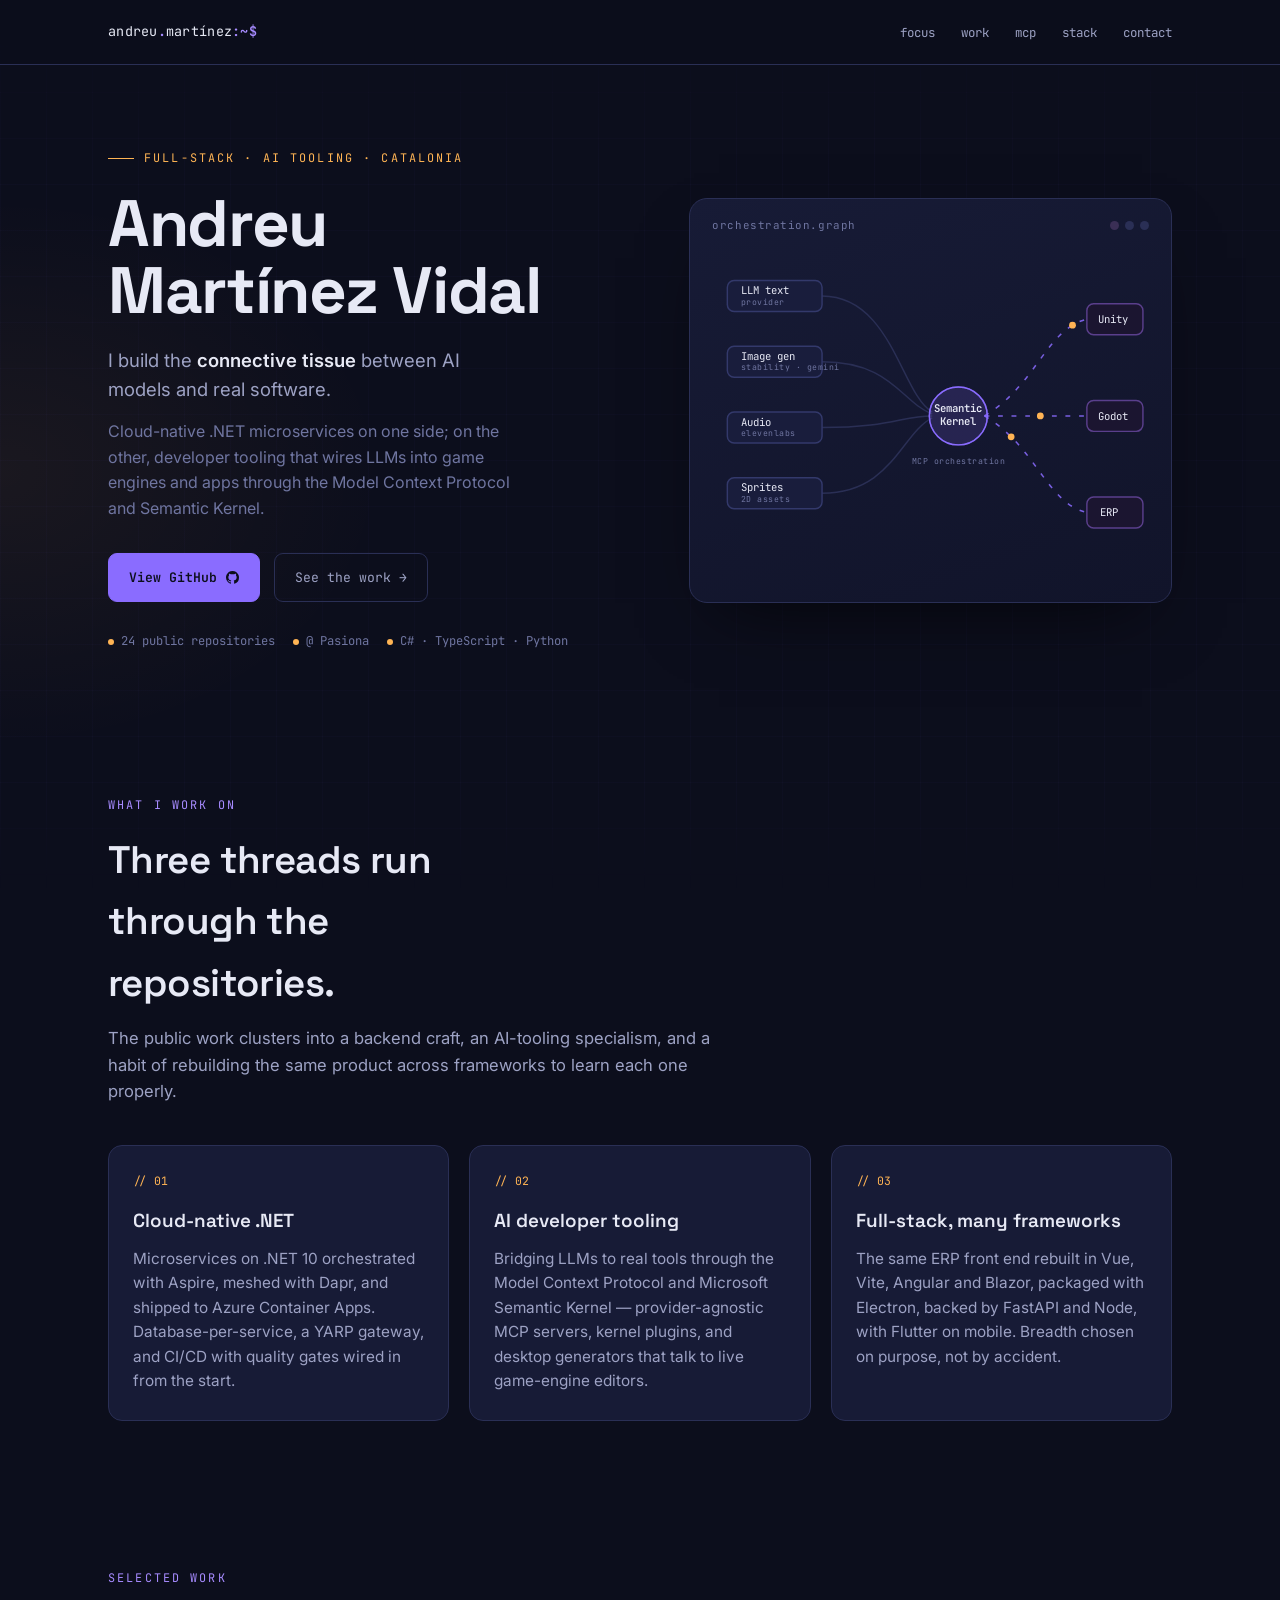
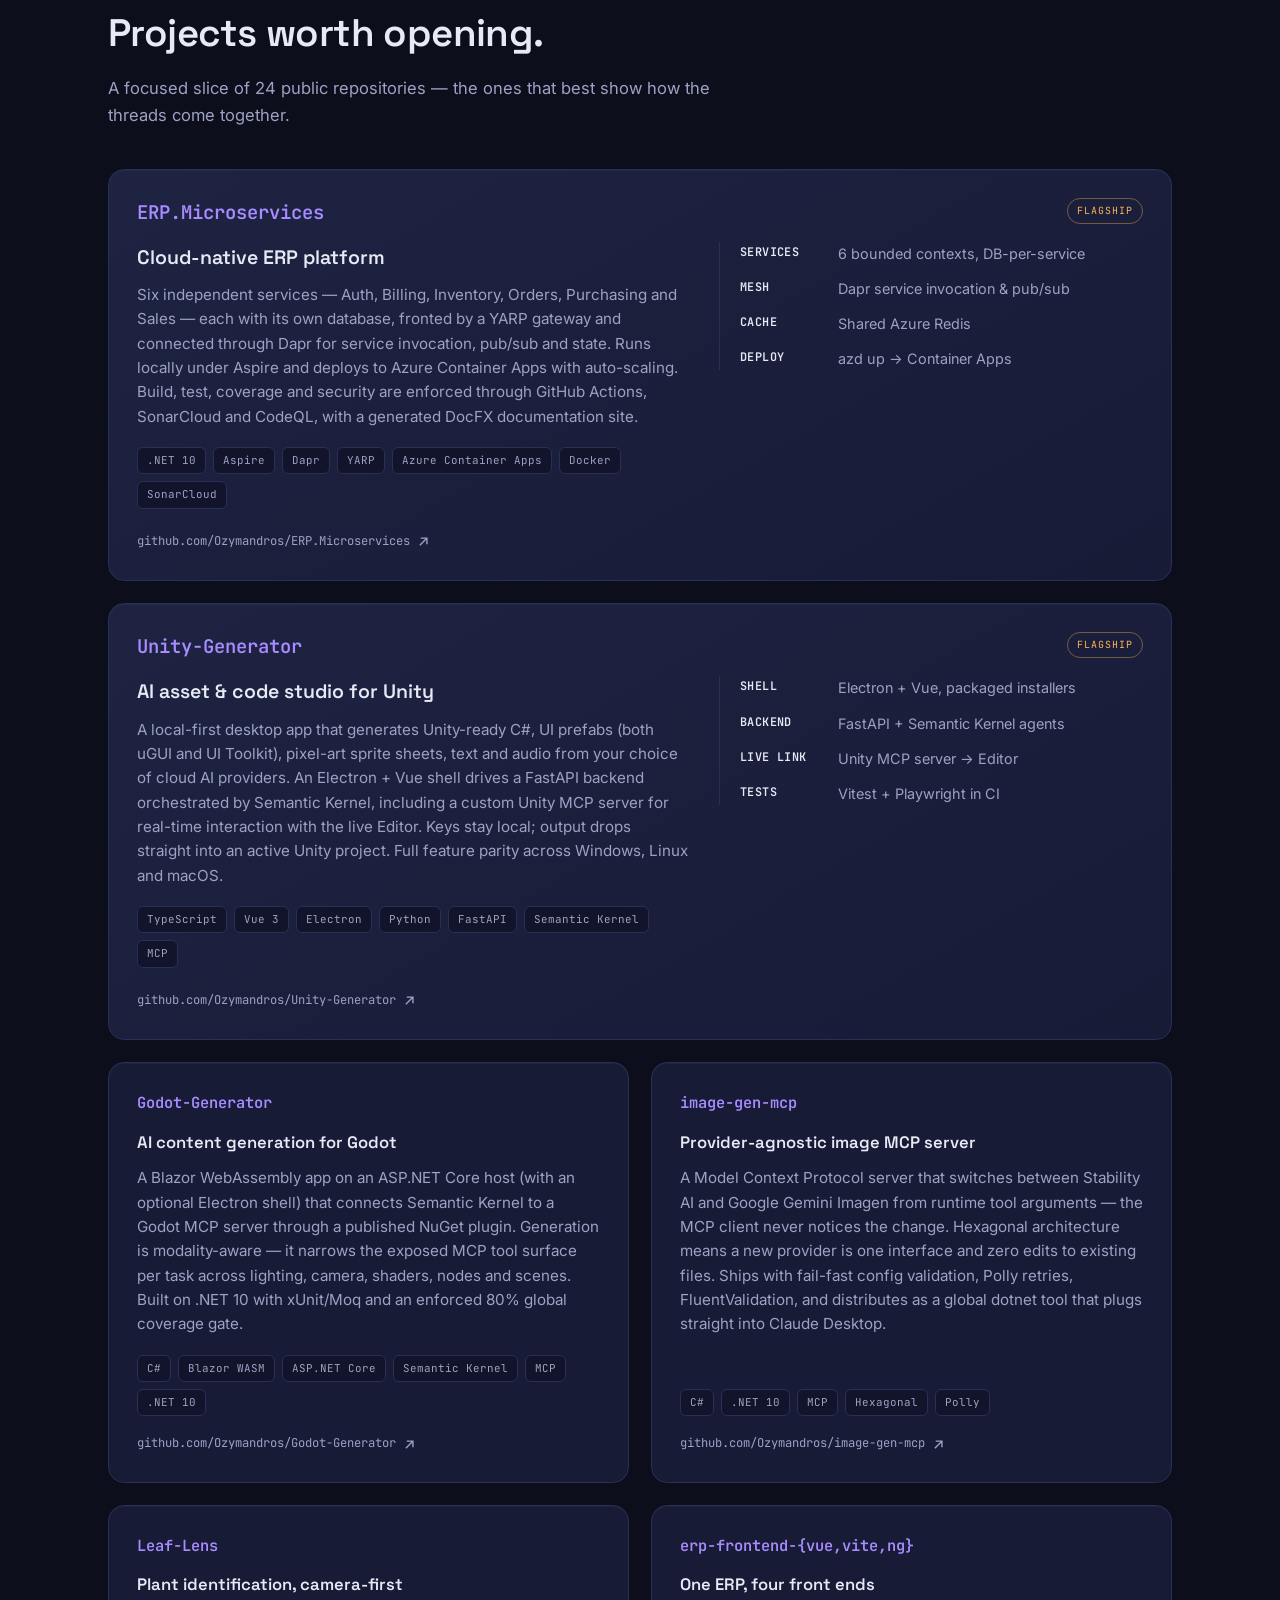
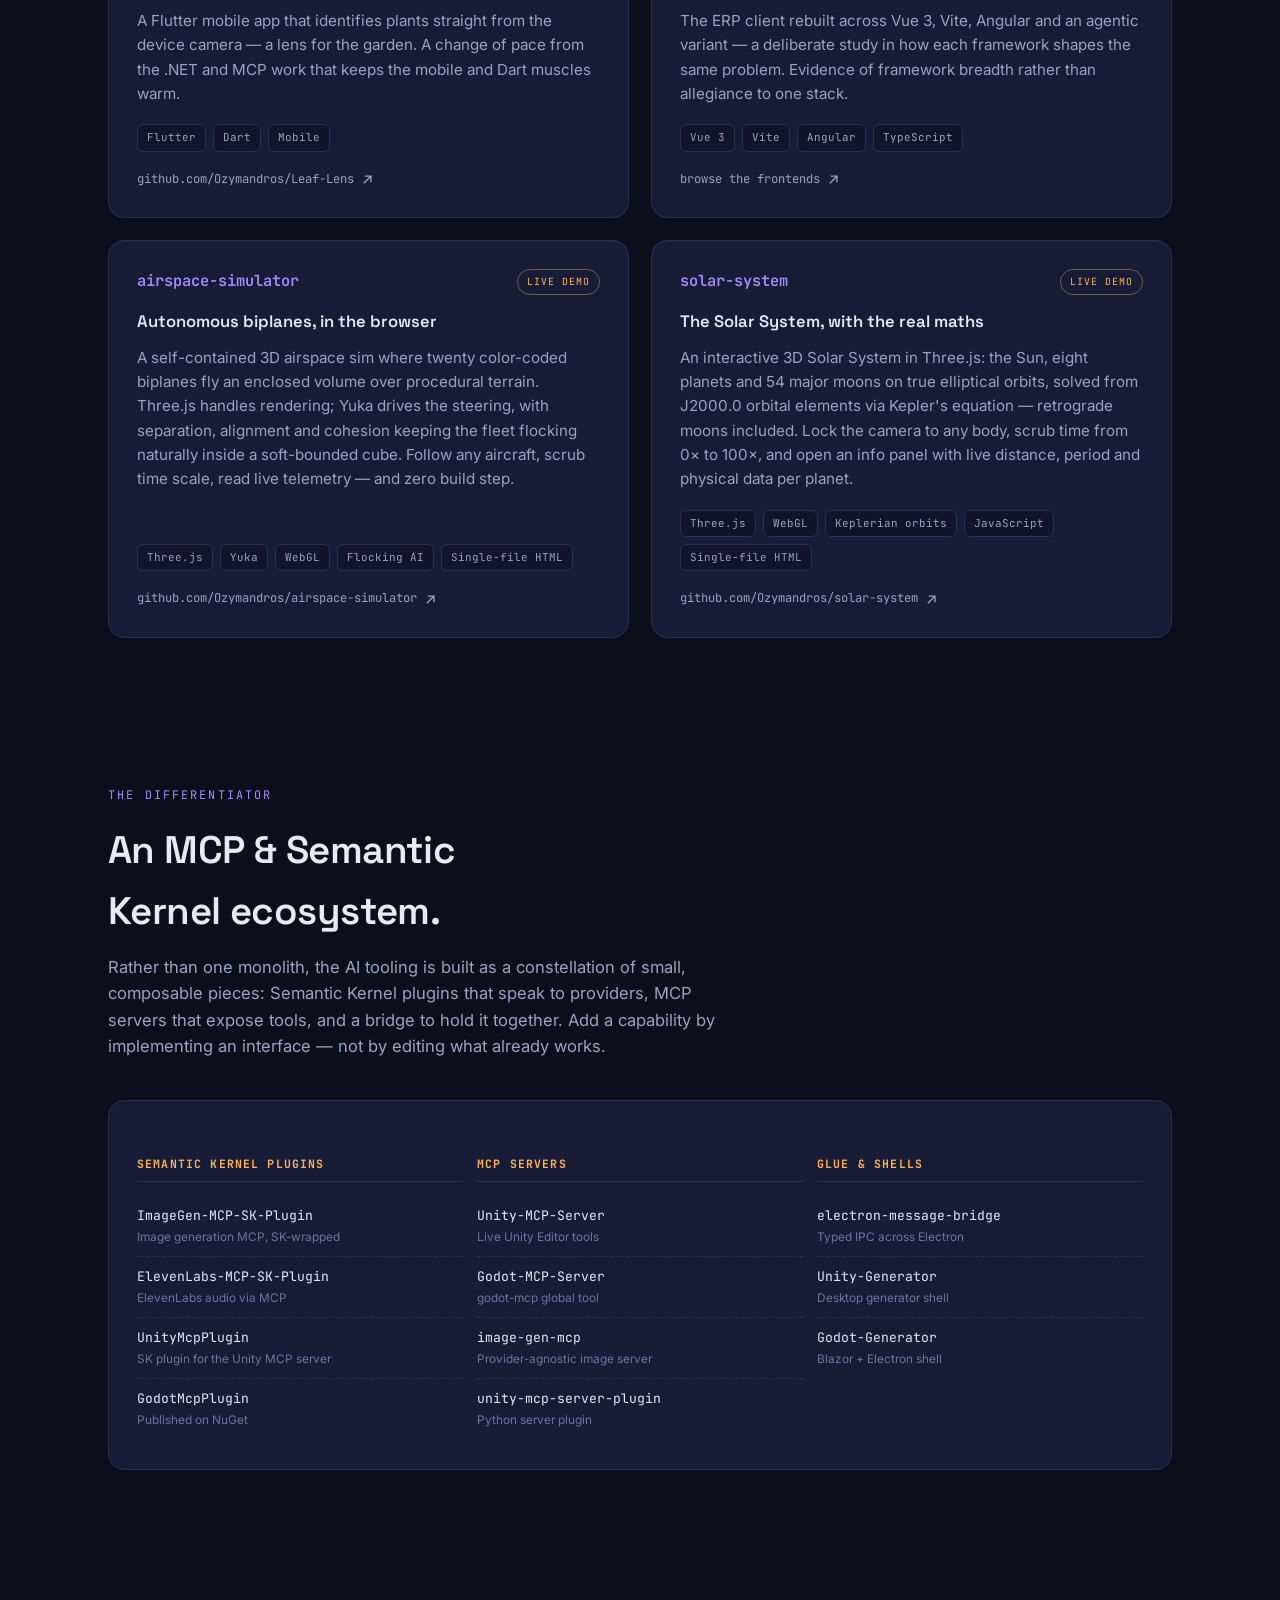
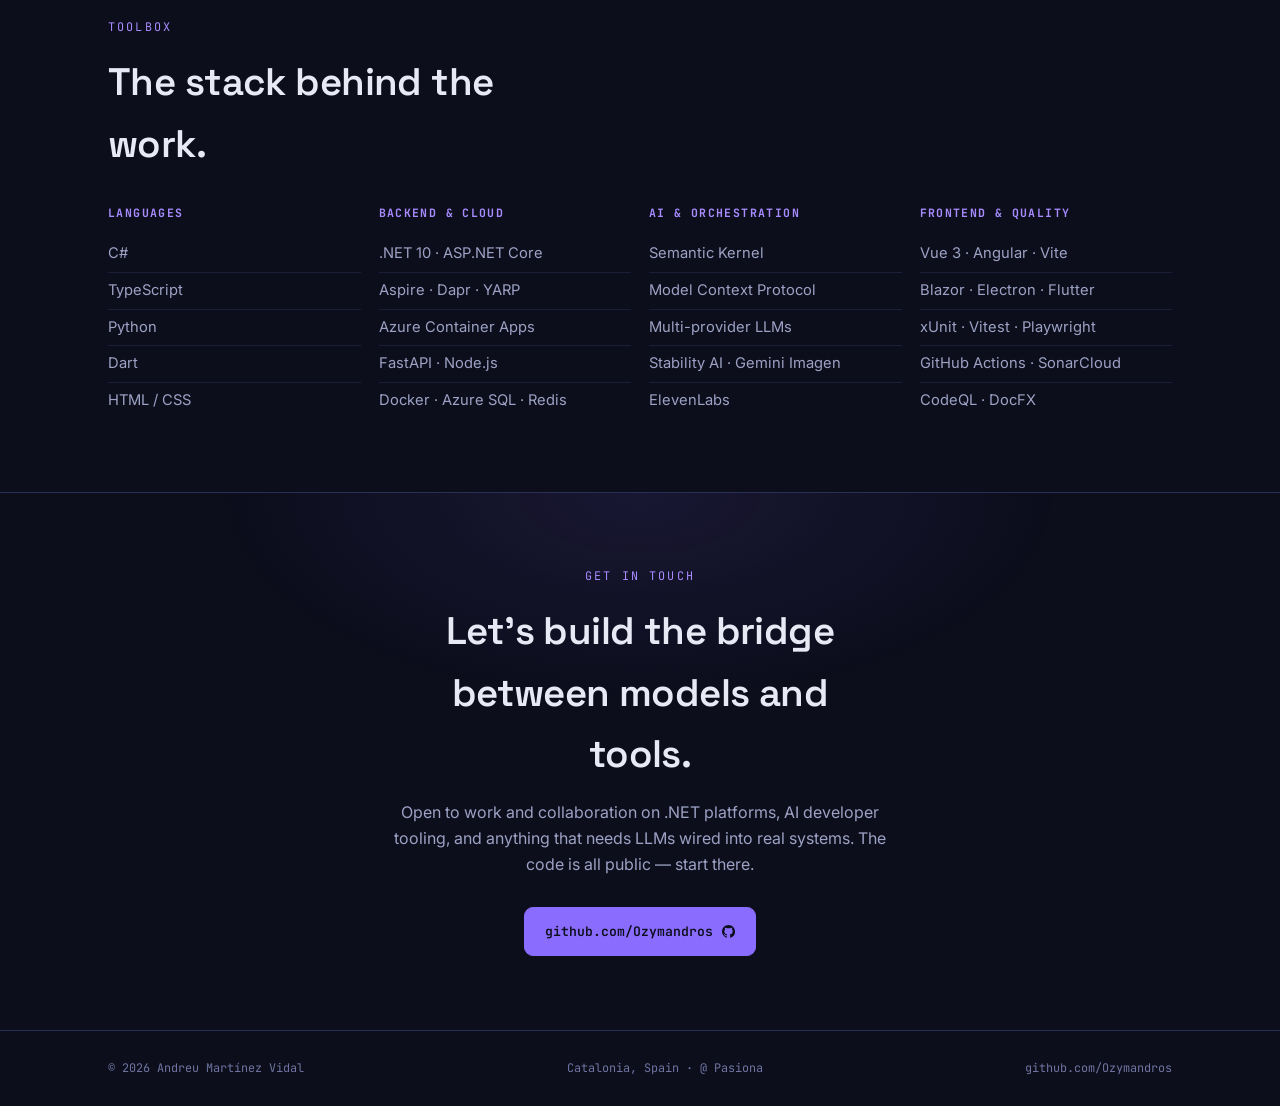
==== index.html @ 0257c0fd "Create index.html" ====
<!DOCTYPE html>
<html lang="en">
<head>
<meta charset="UTF-8">
<meta name="viewport" content="width=device-width, initial-scale=1.0">
<title>Andreu Martínez Vidal — Full-Stack &amp; AI Tooling Engineer</title>
<meta name="description" content="Andreu Martínez Vidal builds cloud-native .NET microservices and AI developer tooling that bridges LLMs to real tools through the Model Context Protocol and Semantic Kernel.">
<link rel="preconnect" href="https://fonts.googleapis.com">
<link rel="preconnect" href="https://fonts.gstatic.com" crossorigin>
<link href="https://fonts.googleapis.com/css2?family=Space+Grotesk:wght@400;500;600;700&family=Inter:wght@400;500;600&family=JetBrains+Mono:wght@400;500;600&display=swap" rel="stylesheet">
<style>
  :root{
    --ink:#0C0E1C;
    --ink-2:#11142A;
    --surface:#171B36;
    --surface-2:#1E2342;
    --line:#2A2F55;
    --violet:#8A6CFF;
    --violet-bright:#A78BFF;
    --signal:#FFB454;
    --text:#E7E9F5;
    --muted:#9DA2C4;
    --faint:#6F75A0;
    --display:'Space Grotesk',system-ui,sans-serif;
    --body:'Inter',system-ui,sans-serif;
    --mono:'JetBrains Mono',ui-monospace,monospace;
    --maxw:1120px;
  }
  *{box-sizing:border-box}
  html{scroll-behavior:smooth}
  body{
    margin:0;background:var(--ink);color:var(--text);
    font-family:var(--body);line-height:1.6;
    -webkit-font-smoothing:antialiased;
    background-image:
      radial-gradient(900px 500px at 78% -10%, rgba(138,108,255,.14), transparent 60%),
      radial-gradient(700px 500px at 0% 8%, rgba(255,180,84,.06), transparent 55%);
  }
  a{color:inherit;text-decoration:none}
  ::selection{background:var(--violet);color:#fff}
  .wrap{max-width:var(--maxw);margin:0 auto;padding:0 28px}
  .mono{font-family:var(--mono)}

  /* faint engineering grid */
  body::before{
    content:"";position:fixed;inset:0;pointer-events:none;z-index:0;opacity:.5;
    background-image:
      linear-gradient(rgba(138,108,255,.05) 1px,transparent 1px),
      linear-gradient(90deg,rgba(138,108,255,.05) 1px,transparent 1px);
    background-size:46px 46px;
    -webkit-mask-image:linear-gradient(to bottom,transparent,#000 18%,#000 88%,transparent);
            mask-image:linear-gradient(to bottom,transparent,#000 18%,#000 88%,transparent);
  }
  main,header,footer{position:relative;z-index:1}

  /* ---------- nav ---------- */
  .nav{position:sticky;top:0;z-index:50;backdrop-filter:blur(10px);
    background:rgba(12,14,28,.72);border-bottom:1px solid var(--line)}
  .nav .row{display:flex;align-items:center;justify-content:space-between;height:64px}
  .brand{font-family:var(--mono);font-size:.84rem;letter-spacing:.02em;color:var(--text)}
  .brand b{color:var(--violet-bright);font-weight:600}
  .nav ul{display:flex;gap:26px;list-style:none;margin:0;padding:0}
  .nav ul a{font-family:var(--mono);font-size:.78rem;color:var(--muted);transition:color .2s}
  .nav ul a:hover{color:var(--text)}
  @media(max-width:680px){.nav ul{display:none}}

  /* ---------- hero ---------- */
  .hero{padding:84px 0 70px}
  .hero-grid{display:grid;grid-template-columns:1.05fr .95fr;gap:48px;align-items:center}
  .eyebrow{font-family:var(--mono);font-size:.74rem;letter-spacing:.18em;text-transform:uppercase;
    color:var(--signal);display:flex;align-items:center;gap:10px;margin-bottom:22px}
  .eyebrow::before{content:"";width:26px;height:1px;background:var(--signal);display:inline-block}
  h1{font-family:var(--display);font-weight:700;font-size:clamp(2.5rem,6vw,4.1rem);
    line-height:1.02;letter-spacing:-.02em;margin:0 0 22px}
  h1 .accent{color:var(--violet-bright)}
  .lede{font-size:1.16rem;color:var(--muted);max-width:30ch;margin:0 0 14px}
  .lede strong{color:var(--text);font-weight:600}
  .sub{font-size:1rem;color:var(--faint);max-width:42ch;margin:0 0 32px}
  .cta-row{display:flex;flex-wrap:wrap;gap:14px;align-items:center}
  .btn{font-family:var(--mono);font-size:.82rem;padding:13px 20px;border-radius:9px;
    border:1px solid var(--line);transition:.2s;display:inline-flex;align-items:center;gap:9px}
  .btn-primary{background:var(--violet);border-color:var(--violet);color:#0C0E1C;font-weight:600}
  .btn-primary:hover{background:var(--violet-bright);border-color:var(--violet-bright);transform:translateY(-2px)}
  .btn-ghost{color:var(--muted)}
  .btn-ghost:hover{color:var(--text);border-color:var(--violet);transform:translateY(-2px)}
  .meta-line{margin-top:30px;font-family:var(--mono);font-size:.76rem;color:var(--faint);
    display:flex;flex-wrap:wrap;gap:8px 18px}
  .meta-line span{display:inline-flex;align-items:center;gap:7px}
  .dot{width:6px;height:6px;border-radius:50%;background:var(--signal)}

  /* ---------- hero graph ---------- */
  .graph-card{background:linear-gradient(160deg,var(--surface),var(--ink-2));
    border:1px solid var(--line);border-radius:18px;padding:18px 18px 14px;
    box-shadow:0 30px 70px -30px rgba(0,0,0,.7)}
  .graph-head{display:flex;justify-content:space-between;align-items:center;
    font-family:var(--mono);font-size:.68rem;color:var(--faint);
    letter-spacing:.05em;margin-bottom:6px;padding:0 4px}
  .graph-head .lights{display:flex;gap:6px}
  .graph-head .lights i{width:9px;height:9px;border-radius:50%;background:var(--line);display:block}
  .graph-head .lights i:first-child{background:#3a2f55}
  svg.graph{width:100%;height:auto;display:block}
  .edge{stroke:var(--line);stroke-width:1.5;fill:none}
  .edge-flow{stroke:var(--violet);stroke-width:1.6;fill:none;stroke-dasharray:5 9;
    animation:flow 1.4s linear infinite;opacity:.85}
  @keyframes flow{to{stroke-dashoffset:-28}}
  .node rect,.node circle{stroke-width:1.5}
  .node-label{font-family:var(--mono);font-size:11px;fill:var(--text)}
  .node-kind{font-family:var(--mono);font-size:8.5px;fill:var(--faint);letter-spacing:.06em}
  .n-provider rect{fill:#191d3c;stroke:#33396b}
  .n-kernel circle{fill:rgba(138,108,255,.16);stroke:var(--violet)}
  .n-kernel circle.pulse{fill:none;stroke:var(--violet);opacity:.5;
    animation:pulse 2.4s ease-out infinite}
  @keyframes pulse{0%{r:30;opacity:.5}100%{r:52;opacity:0}}
  .n-target rect{fill:#1b1530;stroke:#5a3f8c}
  .sig-dot{fill:var(--signal)}
  .sig-dot.run{animation:travel 2.6s linear infinite}
  @keyframes travel{0%{opacity:0}8%{opacity:1}92%{opacity:1}100%{opacity:0}}

  /* ---------- sections ---------- */
  section{padding:74px 0}
  .sec-label{font-family:var(--mono);font-size:.74rem;letter-spacing:.18em;text-transform:uppercase;
    color:var(--violet-bright);margin-bottom:14px}
  .sec-title{font-family:var(--display);font-weight:600;font-size:clamp(1.7rem,3.6vw,2.4rem);
    letter-spacing:-.015em;margin:0 0 12px;max-width:18ch}
  .sec-intro{color:var(--muted);max-width:62ch;margin:0 0 40px;font-size:1.04rem}

  /* focus pillars */
  .pillars{display:grid;grid-template-columns:repeat(3,1fr);gap:20px}
  .pillar{background:var(--surface);border:1px solid var(--line);border-radius:14px;padding:26px 24px;
    transition:.25s}
  .pillar:hover{border-color:var(--violet);transform:translateY(-3px)}
  .pillar .idx{font-family:var(--mono);font-size:.72rem;color:var(--signal);margin-bottom:16px}
  .pillar h3{font-family:var(--display);font-size:1.18rem;font-weight:600;margin:0 0 10px}
  .pillar p{color:var(--muted);font-size:.96rem;margin:0}

  /* projects */
  .projects{display:grid;grid-template-columns:repeat(2,1fr);gap:22px}
  .card{background:var(--surface);border:1px solid var(--line);border-radius:16px;padding:28px;
    display:flex;flex-direction:column;transition:.25s;position:relative;overflow:hidden}
  .card::after{content:"";position:absolute;inset:0;border-radius:16px;pointer-events:none;
    box-shadow:inset 0 1px 0 rgba(255,255,255,.03)}
  .card:hover{border-color:var(--violet);transform:translateY(-4px);
    box-shadow:0 24px 50px -28px rgba(138,108,255,.5)}
  .card.flag{grid-column:span 2;background:linear-gradient(150deg,var(--surface-2),var(--surface))}
  .card-top{display:flex;justify-content:space-between;align-items:flex-start;gap:14px;margin-bottom:14px}
  .repo{font-family:var(--mono);font-size:.96rem;color:var(--violet-bright);font-weight:600;
    word-break:break-word}
  .flag .repo{font-size:1.18rem}
  .badge{font-family:var(--mono);font-size:.62rem;letter-spacing:.1em;text-transform:uppercase;
    color:var(--signal);border:1px solid rgba(255,180,84,.4);border-radius:999px;
    padding:4px 9px;white-space:nowrap}
  .card .role{font-family:var(--display);font-weight:600;font-size:1.04rem;margin:0 0 10px;color:var(--text)}
  .flag .role{font-size:1.22rem}
  .card p{color:var(--muted);font-size:.95rem;margin:0 0 18px;flex:1}
  .tags{display:flex;flex-wrap:wrap;gap:7px;margin-bottom:18px}
  .tag{font-family:var(--mono);font-size:.68rem;color:var(--muted);background:var(--ink-2);
    border:1px solid var(--line);border-radius:6px;padding:4px 9px}
  .card .link{font-family:var(--mono);font-size:.76rem;color:var(--muted);
    display:inline-flex;align-items:center;gap:8px;transition:.2s;align-self:flex-start}
  .card .link:hover{color:var(--violet-bright)}
  .card .link svg{transition:transform .2s}
  .card .link:hover svg{transform:translate(2px,-2px)}
  .flag-grid{display:grid;grid-template-columns:1.3fr 1fr;gap:30px;align-items:start}
  .facts{list-style:none;margin:0;padding:0;border-left:1px solid var(--line);padding-left:20px}
  .facts li{font-size:.9rem;color:var(--muted);margin-bottom:12px;display:flex;gap:10px}
  .facts li:last-child{margin-bottom:0}
  .facts b{color:var(--text);font-family:var(--mono);font-size:.74rem;font-weight:600;
    min-width:88px;text-transform:uppercase;letter-spacing:.04em;padding-top:1px}

  /* ecosystem constellation */
  .eco{background:var(--surface);border:1px solid var(--line);border-radius:16px;padding:30px 28px}
  .eco-grid{display:grid;grid-template-columns:repeat(3,1fr);gap:14px;margin-top:24px}
  .eco-col h4{font-family:var(--mono);font-size:.72rem;letter-spacing:.1em;text-transform:uppercase;
    color:var(--signal);margin:0 0 14px;padding-bottom:8px;border-bottom:1px solid var(--line)}
  .eco-item{display:block;font-family:var(--mono);font-size:.82rem;color:var(--text);
    padding:9px 0;border-bottom:1px dashed var(--line);transition:.2s}
  .eco-item:last-child{border-bottom:none}
  .eco-item:hover{color:var(--violet-bright);padding-left:6px}
  .eco-item span{display:block;font-family:var(--body);font-size:.74rem;color:var(--faint);margin-top:2px}

  /* stack */
  .stack{display:grid;grid-template-columns:repeat(4,1fr);gap:18px}
  .stack-col h4{font-family:var(--mono);font-size:.72rem;letter-spacing:.12em;text-transform:uppercase;
    color:var(--violet-bright);margin:0 0 14px}
  .stack-col ul{list-style:none;margin:0;padding:0}
  .stack-col li{font-size:.92rem;color:var(--muted);padding:6px 0;border-bottom:1px solid rgba(42,47,85,.5)}
  .stack-col li:last-child{border-bottom:none}

  /* contact */
  .contact{text-align:center;border-top:1px solid var(--line);
    background:radial-gradient(600px 300px at 50% 0%,rgba(138,108,255,.1),transparent 70%)}
  .contact .sec-title{margin:0 auto 16px}
  .contact p{color:var(--muted);max-width:50ch;margin:0 auto 30px}
  .contact .cta-row{justify-content:center}

  footer{border-top:1px solid var(--line);padding:28px 0}
  footer .row{display:flex;justify-content:space-between;align-items:center;flex-wrap:wrap;gap:14px;
    font-family:var(--mono);font-size:.74rem;color:var(--faint)}
  footer a:hover{color:var(--violet-bright)}

  .reveal{opacity:0;transform:translateY(18px);transition:opacity .7s ease,transform .7s ease}
  .reveal.in{opacity:1;transform:none}

  @media(max-width:920px){
    .hero-grid{grid-template-columns:1fr;gap:40px}
    .lede,.sub{max-width:none}
    .pillars,.stack{grid-template-columns:repeat(2,1fr)}
    .eco-grid{grid-template-columns:1fr}
    .flag-grid{grid-template-columns:1fr;gap:20px}
    .facts{border-left:none;border-top:1px solid var(--line);padding-left:0;padding-top:18px}
  }
  @media(max-width:620px){
    .projects{grid-template-columns:1fr}
    .card.flag{grid-column:span 1}
    .pillars,.stack{grid-template-columns:1fr}
    .wrap{padding:0 20px}
    section{padding:56px 0}
  }
  @media(prefers-reduced-motion:reduce){
    *{animation:none!important;scroll-behavior:auto!important;transition:none!important}
    .reveal{opacity:1;transform:none}
  }
</style>
</head>
<body>

<header class="nav">
  <div class="wrap row">
    <div class="brand">andreu<b>.</b>martínez<b>:~$</b></div>
    <nav><ul>
      <li><a href="#focus">focus</a></li>
      <li><a href="#work">work</a></li>
      <li><a href="#ecosystem">mcp</a></li>
      <li><a href="#stack">stack</a></li>
      <li><a href="#contact">contact</a></li>
    </ul></nav>
  </div>
</header>

<main>
  <!-- HERO -->
  <section class="hero">
    <div class="wrap hero-grid">
      <div>
        <div class="eyebrow">Full-stack · AI tooling · Catalonia</div>
        <h1>Andreu<br>Martínez Vidal</h1>
        <p class="lede">I build the <strong>connective tissue</strong> between AI models and real software.</p>
        <p class="sub">Cloud-native .NET microservices on one side; on the other, developer tooling that wires LLMs into game engines and apps through the Model Context Protocol and Semantic Kernel.</p>
        <div class="cta-row">
          <a class="btn btn-primary" href="https://github.com/Ozymandros" target="_blank" rel="noopener">
            View GitHub
            <svg width="13" height="13" viewBox="0 0 16 16" fill="currentColor"><path d="M8 0C3.58 0 0 3.58 0 8c0 3.54 2.29 6.53 5.47 7.59.4.07.55-.17.55-.38 0-.19-.01-.82-.01-1.49-2.01.37-2.53-.49-2.69-.94-.09-.23-.48-.94-.82-1.13-.28-.15-.68-.52-.01-.53.63-.01 1.08.58 1.23.82.72 1.21 1.87.87 2.33.66.07-.52.28-.87.51-1.07-1.78-.2-3.64-.89-3.64-3.95 0-.87.31-1.59.82-2.15-.08-.2-.36-1.02.08-2.12 0 0 .67-.21 2.2.82.64-.18 1.32-.27 2-.27.68 0 1.36.09 2 .27 1.53-1.04 2.2-.82 2.2-.82.44 1.1.16 1.92.08 2.12.51.56.82 1.27.82 2.15 0 3.07-1.87 3.75-3.65 3.95.29.25.54.73.54 1.48 0 1.07-.01 1.93-.01 2.2 0 .21.15.46.55.38A8.01 8.01 0 0016 8c0-4.42-3.58-8-8-8z"/></svg>
          </a>
          <a class="btn btn-ghost" href="#work">See the work →</a>
        </div>
        <div class="meta-line mono">
          <span><i class="dot"></i> 24 public repositories</span>
          <span><i class="dot"></i> @ Pasiona</span>
          <span><i class="dot"></i> C# · TypeScript · Python</span>
        </div>
      </div>

      <!-- signature: orchestration node graph -->
      <div class="graph-card reveal">
        <div class="graph-head">
          <span>orchestration.graph</span>
          <span class="lights"><i></i><i></i><i></i></span>
        </div>
        <svg class="graph" viewBox="0 0 460 360" role="img" aria-label="Diagram: AI providers feed a Semantic Kernel core that drives tool targets through the Model Context Protocol.">
          <!-- edges providers -> kernel -->
          <path class="edge" d="M118,58 C190,58 200,160 232,178"/>
          <path class="edge" d="M118,126 C190,126 200,168 232,180"/>
          <path class="edge" d="M118,194 C190,194 200,182 232,182"/>
          <path class="edge" d="M118,262 C190,262 200,200 232,184"/>
          <!-- flow edges kernel -> targets -->
          <path class="edge-flow" d="M286,182 C340,150 350,92 392,82"/>
          <path class="edge-flow" d="M286,182 C345,182 350,182 392,182"/>
          <path class="edge-flow" d="M286,182 C340,214 350,272 392,282"/>

          <!-- providers -->
          <g class="node n-provider">
            <rect x="20" y="42" width="98" height="32" rx="7"/>
            <text class="node-label" x="34" y="56">LLM text</text>
            <text class="node-kind" x="34" y="67">provider</text>
          </g>
          <g class="node n-provider">
            <rect x="20" y="110" width="98" height="32" rx="7"/>
            <text class="node-label" x="34" y="124">Image gen</text>
            <text class="node-kind" x="34" y="135">stability · gemini</text>
          </g>
          <g class="node n-provider">
            <rect x="20" y="178" width="98" height="32" rx="7"/>
            <text class="node-label" x="34" y="192">Audio</text>
            <text class="node-kind" x="34" y="203">elevenlabs</text>
          </g>
          <g class="node n-provider">
            <rect x="20" y="246" width="98" height="32" rx="7"/>
            <text class="node-label" x="34" y="260">Sprites</text>
            <text class="node-kind" x="34" y="271">2D assets</text>
          </g>

          <!-- kernel -->
          <g class="node n-kernel">
            <circle class="pulse" cx="259" cy="182" r="30"/>
            <circle cx="259" cy="182" r="30"/>
            <text class="node-label" x="259" y="178" text-anchor="middle" style="font-weight:600">Semantic</text>
            <text class="node-label" x="259" y="191" text-anchor="middle" style="font-weight:600">Kernel</text>
          </g>
          <text class="node-kind" x="259" y="232" text-anchor="middle">MCP orchestration</text>

          <!-- targets -->
          <g class="node n-target">
            <rect x="392" y="66" width="58" height="32" rx="7"/>
            <text class="node-label" x="404" y="86">Unity</text>
          </g>
          <g class="node n-target">
            <rect x="392" y="166" width="58" height="32" rx="7"/>
            <text class="node-label" x="404" y="186">Godot</text>
          </g>
          <g class="node n-target">
            <rect x="392" y="266" width="58" height="32" rx="7"/>
            <text class="node-label" x="406" y="286">ERP</text>
          </g>

          <!-- travelling signal dots -->
          <circle class="sig-dot run" r="3.5"><animateMotion dur="2.6s" repeatCount="indefinite" path="M286,182 C340,150 350,92 392,82"/></circle>
          <circle class="sig-dot run" r="3.5" style="animation-delay:.9s"><animateMotion dur="2.6s" begin="0.9s" repeatCount="indefinite" path="M286,182 C345,182 350,182 392,182"/></circle>
          <circle class="sig-dot run" r="3.5" style="animation-delay:1.7s"><animateMotion dur="2.6s" begin="1.7s" repeatCount="indefinite" path="M286,182 C340,214 350,272 392,282"/></circle>
        </svg>
      </div>
    </div>
  </section>

  <!-- FOCUS -->
  <section id="focus">
    <div class="wrap">
      <div class="sec-label reveal">What I work on</div>
      <h2 class="sec-title reveal">Three threads run through the repositories.</h2>
      <p class="sec-intro reveal">The public work clusters into a backend craft, an AI-tooling specialism, and a habit of rebuilding the same product across frameworks to learn each one properly.</p>
      <div class="pillars">
        <div class="pillar reveal">
          <div class="idx">// 01</div>
          <h3>Cloud-native .NET</h3>
          <p>Microservices on .NET 10 orchestrated with Aspire, meshed with Dapr, and shipped to Azure Container Apps. Database-per-service, a YARP gateway, and CI/CD with quality gates wired in from the start.</p>
        </div>
        <div class="pillar reveal">
          <div class="idx">// 02</div>
          <h3>AI developer tooling</h3>
          <p>Bridging LLMs to real tools through the Model Context Protocol and Microsoft Semantic Kernel — provider-agnostic MCP servers, kernel plugins, and desktop generators that talk to live game-engine editors.</p>
        </div>
        <div class="pillar reveal">
          <div class="idx">// 03</div>
          <h3>Full-stack, many frameworks</h3>
          <p>The same ERP front end rebuilt in Vue, Vite, Angular and Blazor, packaged with Electron, backed by FastAPI and Node, with Flutter on mobile. Breadth chosen on purpose, not by accident.</p>
        </div>
      </div>
    </div>
  </section>

  <!-- WORK -->
  <section id="work">
    <div class="wrap">
      <div class="sec-label reveal">Selected work</div>
      <h2 class="sec-title reveal">Projects worth opening.</h2>
      <p class="sec-intro reveal">A focused slice of 24 public repositories — the ones that best show how the threads come together.</p>

      <div class="projects">
        <!-- ERP flagship -->
        <article class="card flag reveal">
          <div class="card-top">
            <div class="repo">ERP.Microservices</div>
            <span class="badge">Flagship</span>
          </div>
          <div class="flag-grid">
            <div>
              <h3 class="role">Cloud-native ERP platform</h3>
              <p>Six independent services — Auth, Billing, Inventory, Orders, Purchasing and Sales — each with its own database, fronted by a YARP gateway and connected through Dapr for service invocation, pub/sub and state. Runs locally under Aspire and deploys to Azure Container Apps with auto-scaling. Build, test, coverage and security are enforced through GitHub Actions, SonarCloud and CodeQL, with a generated DocFX documentation site.</p>
              <div class="tags">
                <span class="tag">.NET 10</span><span class="tag">Aspire</span><span class="tag">Dapr</span>
                <span class="tag">YARP</span><span class="tag">Azure Container Apps</span><span class="tag">Docker</span><span class="tag">SonarCloud</span>
              </div>
              <a class="link" href="https://github.com/Ozymandros/ERP.Microservices" target="_blank" rel="noopener">github.com/Ozymandros/ERP.Microservices
                <svg width="11" height="11" viewBox="0 0 16 16" fill="currentColor"><path d="M4 2h10v10h-2V5.4L3.4 14 2 12.6 10.6 4H4V2z"/></svg></a>
            </div>
            <ul class="facts">
              <li><b>Services</b><span>6 bounded contexts, DB-per-service</span></li>
              <li><b>Mesh</b><span>Dapr service invocation &amp; pub/sub</span></li>
              <li><b>Cache</b><span>Shared Azure Redis</span></li>
              <li><b>Deploy</b><span>azd up → Container Apps</span></li>
            </ul>
          </div>
        </article>

        <!-- Unity-Generator flagship -->
        <article class="card flag reveal">
          <div class="card-top">
            <div class="repo">Unity-Generator</div>
            <span class="badge">Flagship</span>
          </div>
          <div class="flag-grid">
            <div>
              <h3 class="role">AI asset &amp; code studio for Unity</h3>
              <p>A local-first desktop app that generates Unity-ready C#, UI prefabs (both uGUI and UI Toolkit), pixel-art sprite sheets, text and audio from your choice of cloud AI providers. An Electron + Vue shell drives a FastAPI backend orchestrated by Semantic Kernel, including a custom Unity MCP server for real-time interaction with the live Editor. Keys stay local; output drops straight into an active Unity project. Full feature parity across Windows, Linux and macOS.</p>
              <div class="tags">
                <span class="tag">TypeScript</span><span class="tag">Vue 3</span><span class="tag">Electron</span>
                <span class="tag">Python</span><span class="tag">FastAPI</span><span class="tag">Semantic Kernel</span><span class="tag">MCP</span>
              </div>
              <a class="link" href="https://github.com/Ozymandros/Unity-Generator" target="_blank" rel="noopener">github.com/Ozymandros/Unity-Generator
                <svg width="11" height="11" viewBox="0 0 16 16" fill="currentColor"><path d="M4 2h10v10h-2V5.4L3.4 14 2 12.6 10.6 4H4V2z"/></svg></a>
            </div>
            <ul class="facts">
              <li><b>Shell</b><span>Electron + Vue, packaged installers</span></li>
              <li><b>Backend</b><span>FastAPI + Semantic Kernel agents</span></li>
              <li><b>Live link</b><span>Unity MCP server → Editor</span></li>
              <li><b>Tests</b><span>Vitest + Playwright in CI</span></li>
            </ul>
          </div>
        </article>

        <!-- Godot-Generator -->
        <article class="card reveal">
          <div class="card-top"><div class="repo">Godot-Generator</div></div>
          <h3 class="role">AI content generation for Godot</h3>
          <p>A Blazor WebAssembly app on an ASP.NET Core host (with an optional Electron shell) that connects Semantic Kernel to a Godot MCP server through a published NuGet plugin. Generation is modality-aware — it narrows the exposed MCP tool surface per task across lighting, camera, shaders, nodes and scenes. Built on .NET 10 with xUnit/Moq and an enforced 80% global coverage gate.</p>
          <div class="tags">
            <span class="tag">C#</span><span class="tag">Blazor WASM</span><span class="tag">ASP.NET Core</span>
            <span class="tag">Semantic Kernel</span><span class="tag">MCP</span><span class="tag">.NET 10</span>
          </div>
          <a class="link" href="https://github.com/Ozymandros/Godot-Generator" target="_blank" rel="noopener">github.com/Ozymandros/Godot-Generator
            <svg width="11" height="11" viewBox="0 0 16 16" fill="currentColor"><path d="M4 2h10v10h-2V5.4L3.4 14 2 12.6 10.6 4H4V2z"/></svg></a>
        </article>

        <!-- image-gen-mcp -->
        <article class="card reveal">
          <div class="card-top"><div class="repo">image-gen-mcp</div></div>
          <h3 class="role">Provider-agnostic image MCP server</h3>
          <p>A Model Context Protocol server that switches between Stability AI and Google Gemini Imagen from runtime tool arguments — the MCP client never notices the change. Hexagonal architecture means a new provider is one interface and zero edits to existing files. Ships with fail-fast config validation, Polly retries, FluentValidation, and distributes as a global dotnet tool that plugs straight into Claude Desktop.</p>
          <div class="tags">
            <span class="tag">C#</span><span class="tag">.NET 10</span><span class="tag">MCP</span>
            <span class="tag">Hexagonal</span><span class="tag">Polly</span>
          </div>
          <a class="link" href="https://github.com/Ozymandros/image-gen-mcp" target="_blank" rel="noopener">github.com/Ozymandros/image-gen-mcp
            <svg width="11" height="11" viewBox="0 0 16 16" fill="currentColor"><path d="M4 2h10v10h-2V5.4L3.4 14 2 12.6 10.6 4H4V2z"/></svg></a>
        </article>

        <!-- Leaf-Lens -->
        <article class="card reveal">
          <div class="card-top"><div class="repo">Leaf-Lens</div></div>
          <h3 class="role">Plant identification, camera-first</h3>
          <p>A Flutter mobile app that identifies plants straight from the device camera — a lens for the garden. A change of pace from the .NET and MCP work that keeps the mobile and Dart muscles warm.</p>
          <div class="tags"><span class="tag">Flutter</span><span class="tag">Dart</span><span class="tag">Mobile</span></div>
          <a class="link" href="https://github.com/Ozymandros/Leaf-Lens" target="_blank" rel="noopener">github.com/Ozymandros/Leaf-Lens
            <svg width="11" height="11" viewBox="0 0 16 16" fill="currentColor"><path d="M4 2h10v10h-2V5.4L3.4 14 2 12.6 10.6 4H4V2z"/></svg></a>
        </article>

        <!-- ERP frontends -->
        <article class="card reveal">
          <div class="card-top"><div class="repo">erp-frontend-{vue,vite,ng}</div></div>
          <h3 class="role">One ERP, four front ends</h3>
          <p>The ERP client rebuilt across Vue 3, Vite, Angular and an agentic variant — a deliberate study in how each framework shapes the same problem. Evidence of framework breadth rather than allegiance to one stack.</p>
          <div class="tags"><span class="tag">Vue 3</span><span class="tag">Vite</span><span class="tag">Angular</span><span class="tag">TypeScript</span></div>
          <a class="link" href="https://github.com/Ozymandros?tab=repositories" target="_blank" rel="noopener">browse the frontends
            <svg width="11" height="11" viewBox="0 0 16 16" fill="currentColor"><path d="M4 2h10v10h-2V5.4L3.4 14 2 12.6 10.6 4H4V2z"/></svg></a>
        </article>

        <!-- airspace-simulator -->
        <article class="card reveal">
          <div class="card-top"><div class="repo">airspace-simulator</div><span class="badge">Live demo</span></div>
          <h3 class="role">Autonomous biplanes, in the browser</h3>
          <p>A self-contained 3D airspace sim where twenty color-coded biplanes fly an enclosed volume over procedural terrain. Three.js handles rendering; Yuka drives the steering, with separation, alignment and cohesion keeping the fleet flocking naturally inside a soft-bounded cube. Follow any aircraft, scrub time scale, read live telemetry — and zero build step.</p>
          <div class="tags">
            <span class="tag">Three.js</span><span class="tag">Yuka</span><span class="tag">WebGL</span>
            <span class="tag">Flocking AI</span><span class="tag">Single-file HTML</span>
          </div>
          <a class="link" href="https://github.com/Ozymandros/airspace-simulator" target="_blank" rel="noopener">github.com/Ozymandros/airspace-simulator
            <svg width="11" height="11" viewBox="0 0 16 16" fill="currentColor"><path d="M4 2h10v10h-2V5.4L3.4 14 2 12.6 10.6 4H4V2z"/></svg></a>
        </article>

        <!-- solar-system -->
        <article class="card reveal">
          <div class="card-top"><div class="repo">solar-system</div><span class="badge">Live demo</span></div>
          <h3 class="role">The Solar System, with the real maths</h3>
          <p>An interactive 3D Solar System in Three.js: the Sun, eight planets and 54 major moons on true elliptical orbits, solved from J2000.0 orbital elements via Kepler's equation — retrograde moons included. Lock the camera to any body, scrub time from 0× to 100×, and open an info panel with live distance, period and physical data per planet.</p>
          <div class="tags">
            <span class="tag">Three.js</span><span class="tag">WebGL</span><span class="tag">Keplerian orbits</span>
            <span class="tag">JavaScript</span><span class="tag">Single-file HTML</span>
          </div>
          <a class="link" href="https://github.com/Ozymandros/solar-system" target="_blank" rel="noopener">github.com/Ozymandros/solar-system
            <svg width="11" height="11" viewBox="0 0 16 16" fill="currentColor"><path d="M4 2h10v10h-2V5.4L3.4 14 2 12.6 10.6 4H4V2z"/></svg></a>
        </article>
      </div>
    </div>
  </section>

  <!-- ECOSYSTEM -->
  <section id="ecosystem">
    <div class="wrap">
      <div class="sec-label reveal">The differentiator</div>
      <h2 class="sec-title reveal">An MCP &amp; Semantic Kernel ecosystem.</h2>
      <p class="sec-intro reveal">Rather than one monolith, the AI tooling is built as a constellation of small, composable pieces: Semantic Kernel plugins that speak to providers, MCP servers that expose tools, and a bridge to hold it together. Add a capability by implementing an interface — not by editing what already works.</p>
      <div class="eco reveal">
        <div class="eco-grid">
          <div class="eco-col">
            <h4>Semantic Kernel plugins</h4>
            <a class="eco-item" href="https://github.com/Ozymandros/ImageGen-MCP-SK-Plugin" target="_blank" rel="noopener">ImageGen-MCP-SK-Plugin<span>Image generation MCP, SK-wrapped</span></a>
            <a class="eco-item" href="https://github.com/Ozymandros/ElevenLabs-MCP-SK-Plugin" target="_blank" rel="noopener">ElevenLabs-MCP-SK-Plugin<span>ElevenLabs audio via MCP</span></a>
            <a class="eco-item" href="https://github.com/Ozymandros/UnityMcpPlugin" target="_blank" rel="noopener">UnityMcpPlugin<span>SK plugin for the Unity MCP server</span></a>
            <a class="eco-item" href="https://github.com/Ozymandros/GodotMcpPlugin" target="_blank" rel="noopener">GodotMcpPlugin<span>Published on NuGet</span></a>
          </div>
          <div class="eco-col">
            <h4>MCP servers</h4>
            <a class="eco-item" href="https://github.com/Ozymandros/Unity-MCP-Server" target="_blank" rel="noopener">Unity-MCP-Server<span>Live Unity Editor tools</span></a>
            <a class="eco-item" href="https://github.com/Ozymandros/Godot-MCP-Server" target="_blank" rel="noopener">Godot-MCP-Server<span>godot-mcp global tool</span></a>
            <a class="eco-item" href="https://github.com/Ozymandros/image-gen-mcp" target="_blank" rel="noopener">image-gen-mcp<span>Provider-agnostic image server</span></a>
            <a class="eco-item" href="https://github.com/Ozymandros/unity-mcp-server-plugin" target="_blank" rel="noopener">unity-mcp-server-plugin<span>Python server plugin</span></a>
          </div>
          <div class="eco-col">
            <h4>Glue &amp; shells</h4>
            <a class="eco-item" href="https://github.com/Ozymandros/electron-message-bridge" target="_blank" rel="noopener">electron-message-bridge<span>Typed IPC across Electron</span></a>
            <a class="eco-item" href="https://github.com/Ozymandros/Unity-Generator" target="_blank" rel="noopener">Unity-Generator<span>Desktop generator shell</span></a>
            <a class="eco-item" href="https://github.com/Ozymandros/Godot-Generator" target="_blank" rel="noopener">Godot-Generator<span>Blazor + Electron shell</span></a>
          </div>
        </div>
      </div>
    </div>
  </section>

  <!-- STACK -->
  <section id="stack">
    <div class="wrap">
      <div class="sec-label reveal">Toolbox</div>
      <h2 class="sec-title reveal">The stack behind the work.</h2>
      <div class="stack" style="margin-top:30px">
        <div class="stack-col reveal">
          <h4>Languages</h4>
          <ul><li>C#</li><li>TypeScript</li><li>Python</li><li>Dart</li><li>HTML / CSS</li></ul>
        </div>
        <div class="stack-col reveal">
          <h4>Backend &amp; cloud</h4>
          <ul><li>.NET 10 · ASP.NET Core</li><li>Aspire · Dapr · YARP</li><li>Azure Container Apps</li><li>FastAPI · Node.js</li><li>Docker · Azure SQL · Redis</li></ul>
        </div>
        <div class="stack-col reveal">
          <h4>AI &amp; orchestration</h4>
          <ul><li>Semantic Kernel</li><li>Model Context Protocol</li><li>Multi-provider LLMs</li><li>Stability AI · Gemini Imagen</li><li>ElevenLabs</li></ul>
        </div>
        <div class="stack-col reveal">
          <h4>Frontend &amp; quality</h4>
          <ul><li>Vue 3 · Angular · Vite</li><li>Blazor · Electron · Flutter</li><li>xUnit · Vitest · Playwright</li><li>GitHub Actions · SonarCloud</li><li>CodeQL · DocFX</li></ul>
        </div>
      </div>
    </div>
  </section>

  <!-- CONTACT -->
  <section id="contact" class="contact">
    <div class="wrap">
      <div class="sec-label reveal" style="text-align:center">Get in touch</div>
      <h2 class="sec-title reveal">Let's build the bridge between models and tools.</h2>
      <p class="reveal">Open to work and collaboration on .NET platforms, AI developer tooling, and anything that needs LLMs wired into real systems. The code is all public — start there.</p>
      <div class="cta-row reveal">
        <a class="btn btn-primary" href="https://github.com/Ozymandros" target="_blank" rel="noopener">
          github.com/Ozymandros
          <svg width="13" height="13" viewBox="0 0 16 16" fill="currentColor"><path d="M8 0C3.58 0 0 3.58 0 8c0 3.54 2.29 6.53 5.47 7.59.4.07.55-.17.55-.38 0-.19-.01-.82-.01-1.49-2.01.37-2.53-.49-2.69-.94-.09-.23-.48-.94-.82-1.13-.28-.15-.68-.52-.01-.53.63-.01 1.08.58 1.23.82.72 1.21 1.87.87 2.33.66.07-.52.28-.87.51-1.07-1.78-.2-3.64-.89-3.64-3.95 0-.87.31-1.59.82-2.15-.08-.2-.36-1.02.08-2.12 0 0 .67-.21 2.2.82.64-.18 1.32-.27 2-.27.68 0 1.36.09 2 .27 1.53-1.04 2.2-.82 2.2-.82.44 1.1.16 1.92.08 2.12.51.56.82 1.27.82 2.15 0 3.07-1.87 3.75-3.65 3.95.29.25.54.73.54 1.48 0 1.07-.01 1.93-.01 2.2 0 .21.15.46.55.38A8.01 8.01 0 0016 8c0-4.42-3.58-8-8-8z"/></svg>
        </a>
      </div>
    </div>
  </section>
</main>

<footer>
  <div class="wrap row">
    <span>© 2026 Andreu Martínez Vidal</span>
    <span>Catalonia, Spain · @ Pasiona</span>
    <a href="https://github.com/Ozymandros" target="_blank" rel="noopener">github.com/Ozymandros</a>
  </div>
</footer>

<script>
  // scroll reveal
  const io = new IntersectionObserver((entries)=>{
    entries.forEach(e=>{ if(e.isIntersecting){ e.target.classList.add('in'); io.unobserve(e.target);} });
  },{threshold:.12, rootMargin:'0px 0px -40px 0px'});
  document.querySelectorAll('.reveal').forEach(el=>io.observe(el));
</script>
</body>
</html>
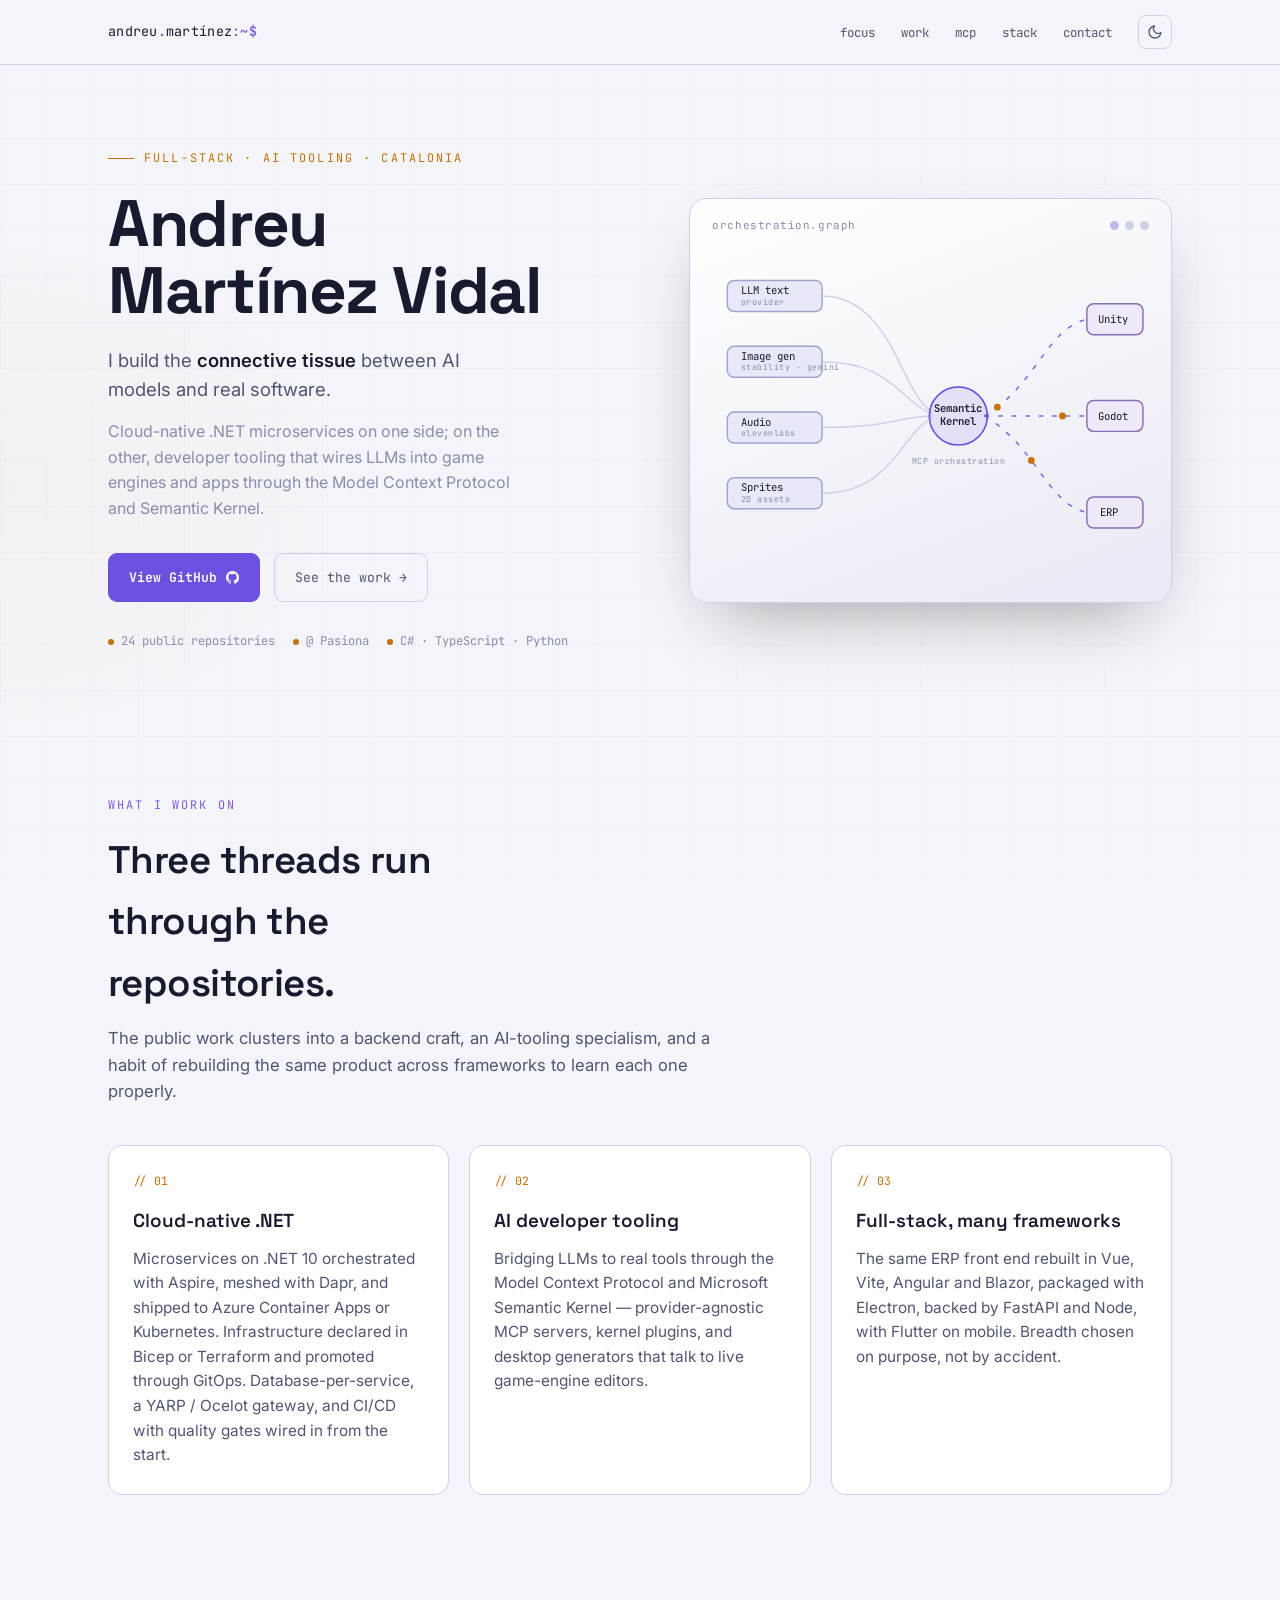
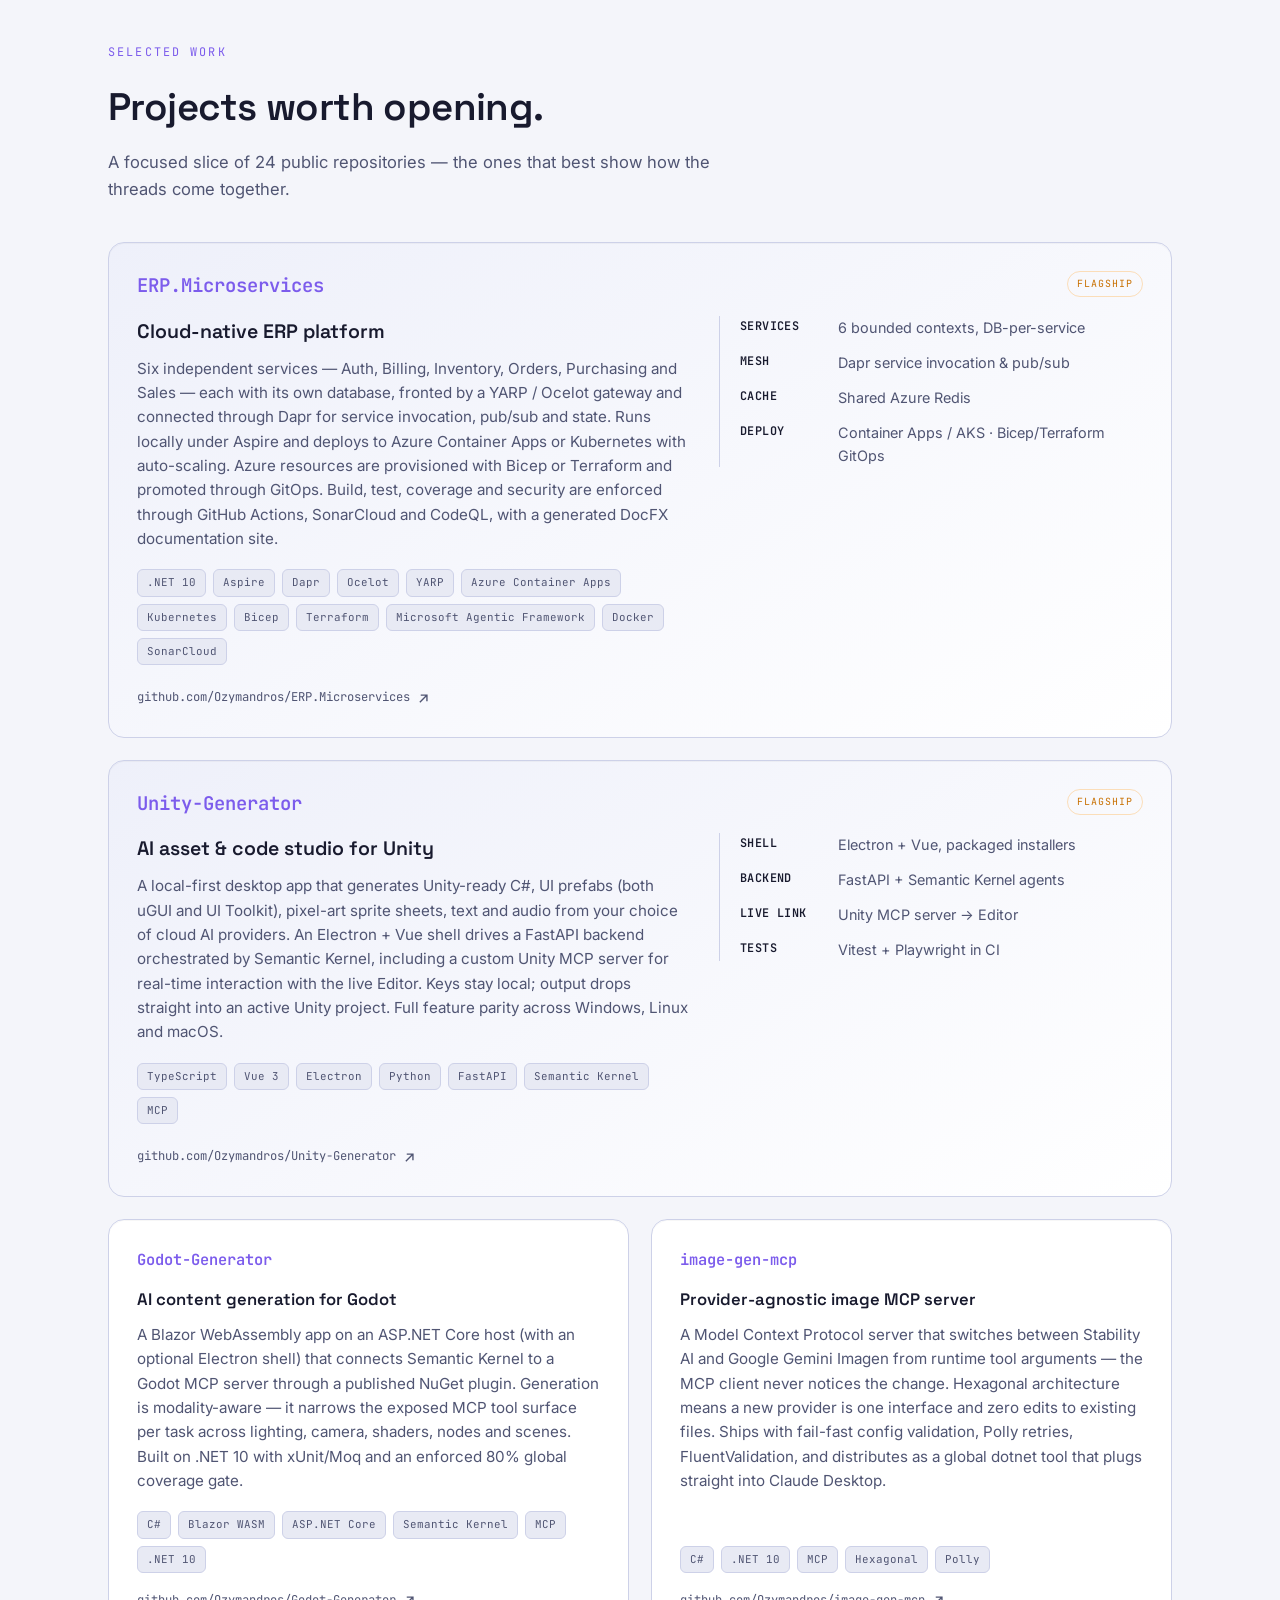
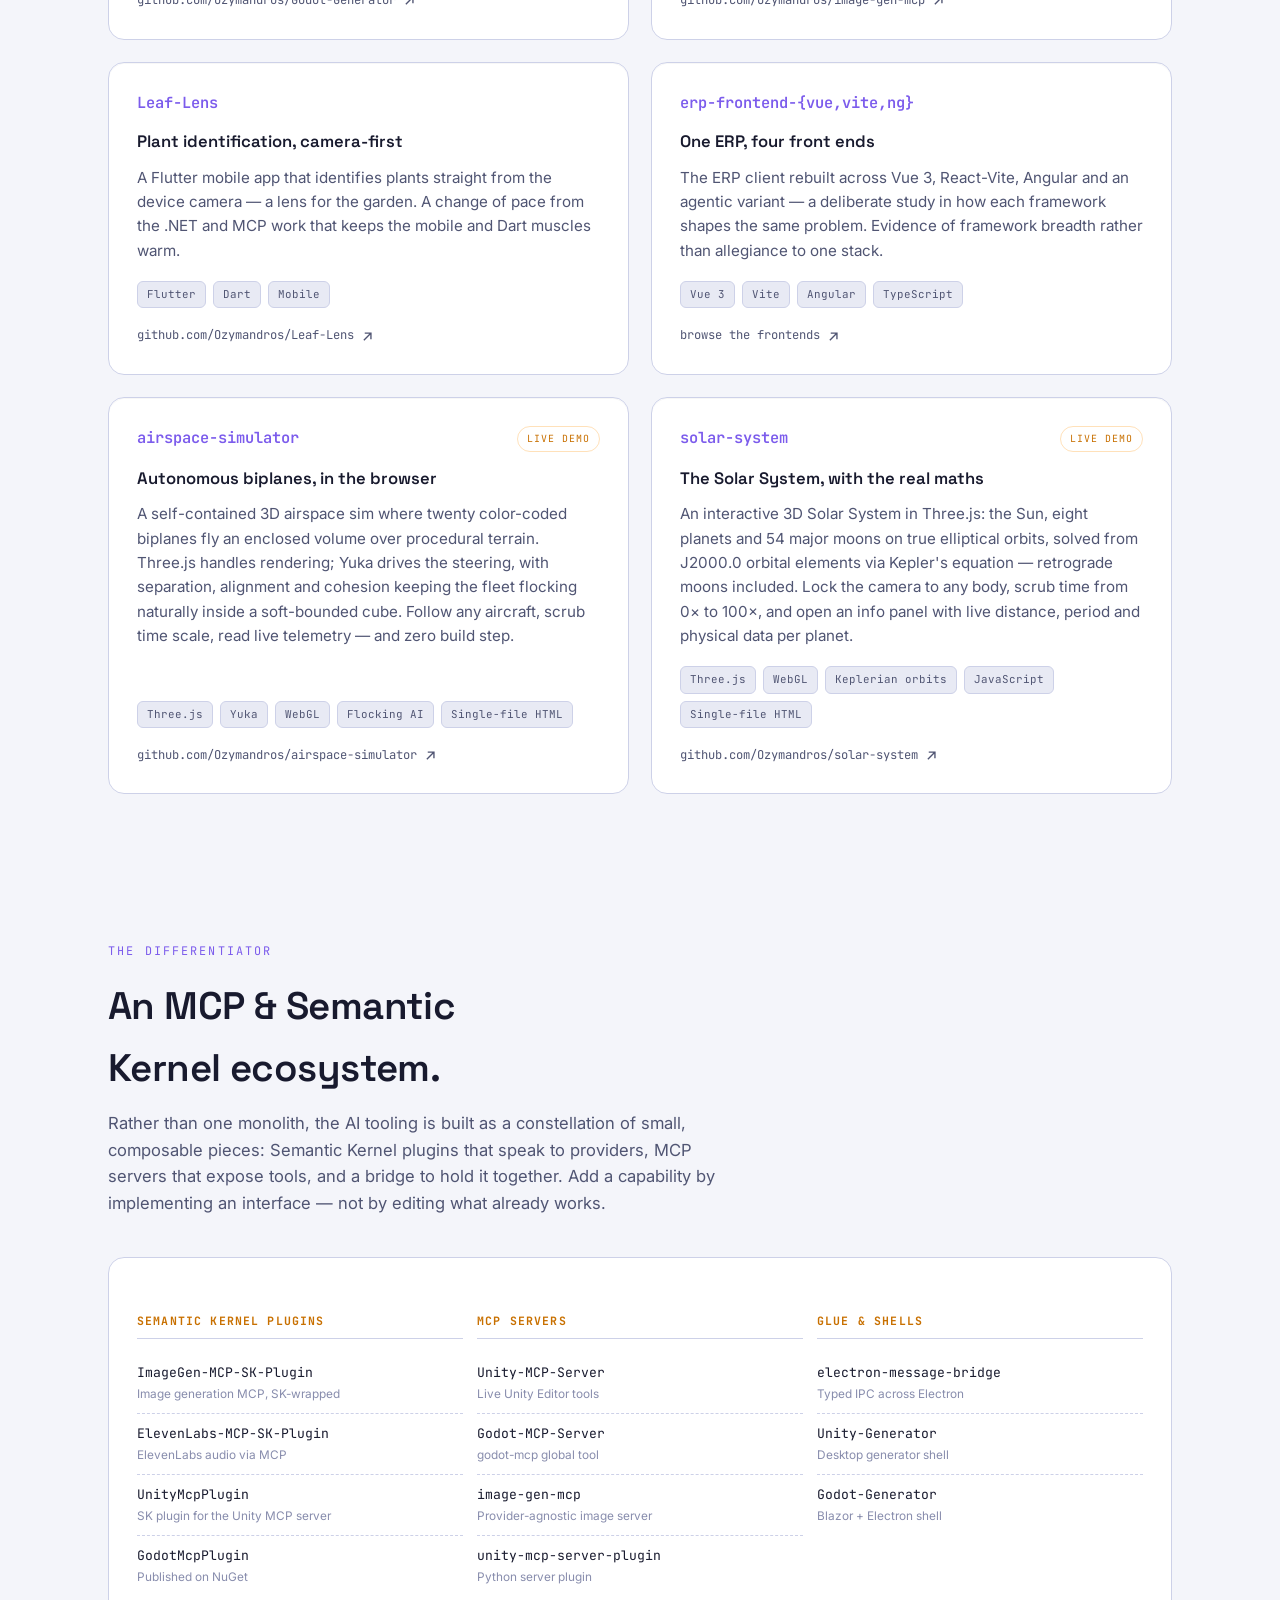
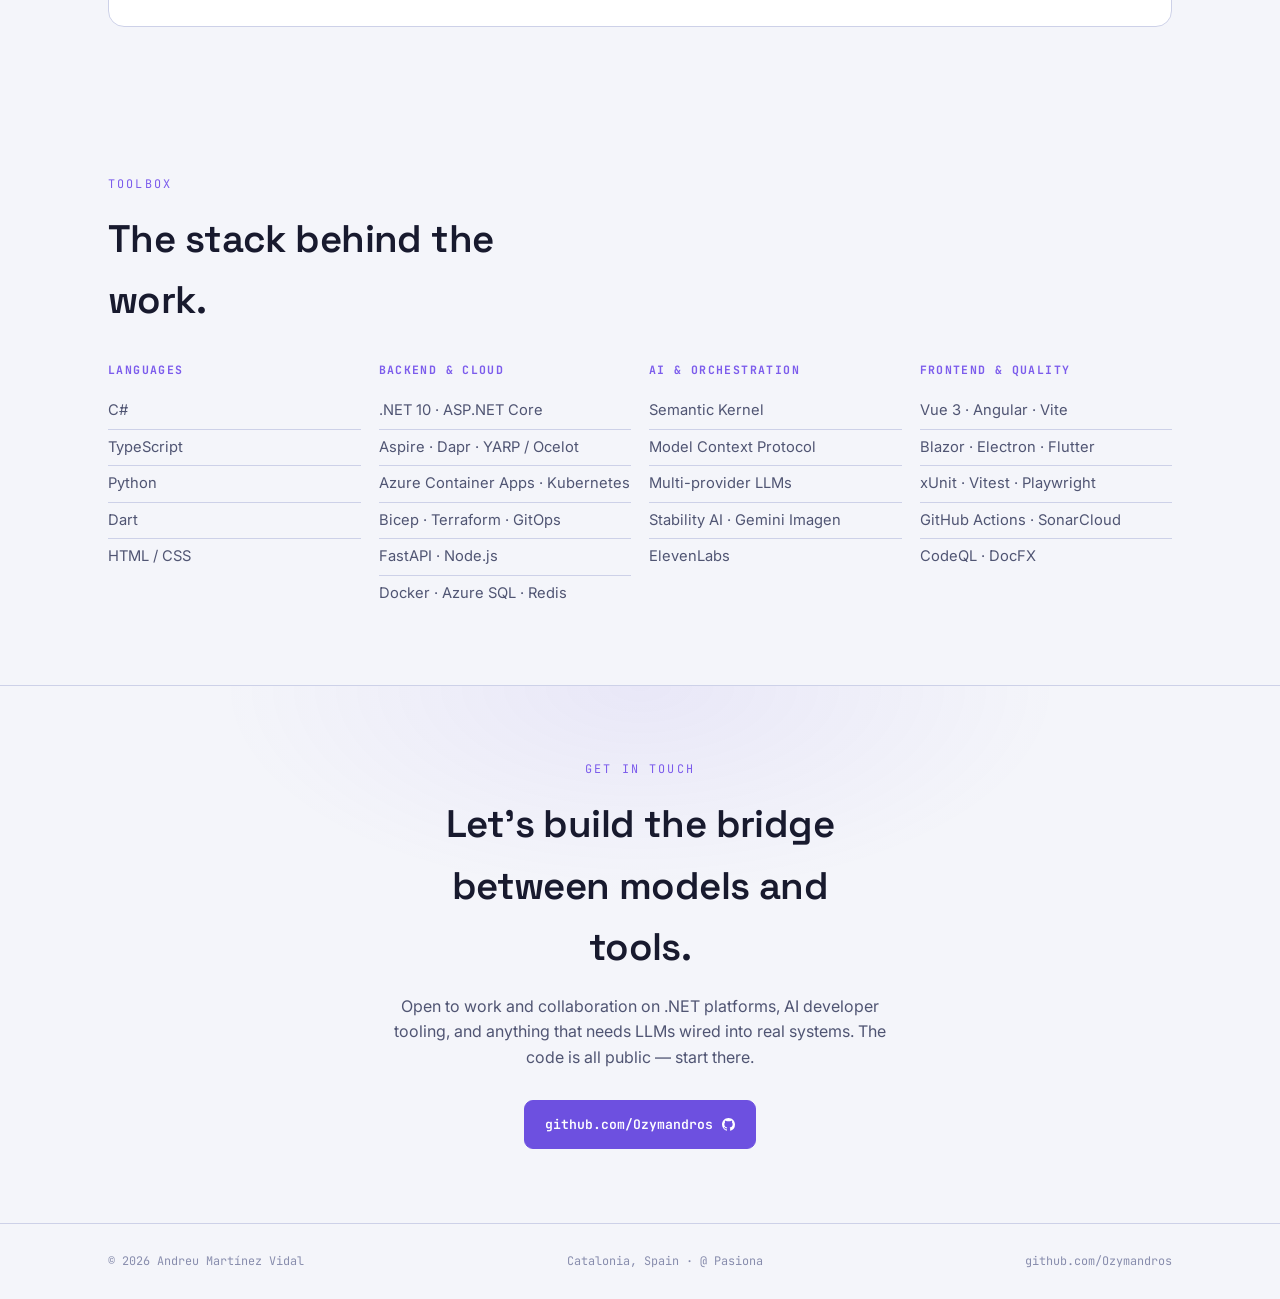
==== commit a7a5c259: "Refactor index.html: Simplify styles and layout for improved readability and performance" ====
--- a/index.html
+++ b/index.html
@@ -8,232 +8,42 @@
 <link rel="preconnect" href="https://fonts.googleapis.com">
 <link rel="preconnect" href="https://fonts.gstatic.com" crossorigin>
 <link href="https://fonts.googleapis.com/css2?family=Space+Grotesk:wght@400;500;600;700&family=Inter:wght@400;500;600&family=JetBrains+Mono:wght@400;500;600&display=swap" rel="stylesheet">
-<style>
-  :root{
-    --ink:#0C0E1C;
-    --ink-2:#11142A;
-    --surface:#171B36;
-    --surface-2:#1E2342;
-    --line:#2A2F55;
-    --violet:#8A6CFF;
-    --violet-bright:#A78BFF;
-    --signal:#FFB454;
-    --text:#E7E9F5;
-    --muted:#9DA2C4;
-    --faint:#6F75A0;
-    --display:'Space Grotesk',system-ui,sans-serif;
-    --body:'Inter',system-ui,sans-serif;
-    --mono:'JetBrains Mono',ui-monospace,monospace;
-    --maxw:1120px;
-  }
-  *{box-sizing:border-box}
-  html{scroll-behavior:smooth}
-  body{
-    margin:0;background:var(--ink);color:var(--text);
-    font-family:var(--body);line-height:1.6;
-    -webkit-font-smoothing:antialiased;
-    background-image:
-      radial-gradient(900px 500px at 78% -10%, rgba(138,108,255,.14), transparent 60%),
-      radial-gradient(700px 500px at 0% 8%, rgba(255,180,84,.06), transparent 55%);
-  }
-  a{color:inherit;text-decoration:none}
-  ::selection{background:var(--violet);color:#fff}
-  .wrap{max-width:var(--maxw);margin:0 auto;padding:0 28px}
-  .mono{font-family:var(--mono)}
-
-  /* faint engineering grid */
-  body::before{
-    content:"";position:fixed;inset:0;pointer-events:none;z-index:0;opacity:.5;
-    background-image:
-      linear-gradient(rgba(138,108,255,.05) 1px,transparent 1px),
-      linear-gradient(90deg,rgba(138,108,255,.05) 1px,transparent 1px);
-    background-size:46px 46px;
-    -webkit-mask-image:linear-gradient(to bottom,transparent,#000 18%,#000 88%,transparent);
-            mask-image:linear-gradient(to bottom,transparent,#000 18%,#000 88%,transparent);
-  }
-  main,header,footer{position:relative;z-index:1}
-
-  /* ---------- nav ---------- */
-  .nav{position:sticky;top:0;z-index:50;backdrop-filter:blur(10px);
-    background:rgba(12,14,28,.72);border-bottom:1px solid var(--line)}
-  .nav .row{display:flex;align-items:center;justify-content:space-between;height:64px}
-  .brand{font-family:var(--mono);font-size:.84rem;letter-spacing:.02em;color:var(--text)}
-  .brand b{color:var(--violet-bright);font-weight:600}
-  .nav ul{display:flex;gap:26px;list-style:none;margin:0;padding:0}
-  .nav ul a{font-family:var(--mono);font-size:.78rem;color:var(--muted);transition:color .2s}
-  .nav ul a:hover{color:var(--text)}
-  @media(max-width:680px){.nav ul{display:none}}
-
-  /* ---------- hero ---------- */
-  .hero{padding:84px 0 70px}
-  .hero-grid{display:grid;grid-template-columns:1.05fr .95fr;gap:48px;align-items:center}
-  .eyebrow{font-family:var(--mono);font-size:.74rem;letter-spacing:.18em;text-transform:uppercase;
-    color:var(--signal);display:flex;align-items:center;gap:10px;margin-bottom:22px}
-  .eyebrow::before{content:"";width:26px;height:1px;background:var(--signal);display:inline-block}
-  h1{font-family:var(--display);font-weight:700;font-size:clamp(2.5rem,6vw,4.1rem);
-    line-height:1.02;letter-spacing:-.02em;margin:0 0 22px}
-  h1 .accent{color:var(--violet-bright)}
-  .lede{font-size:1.16rem;color:var(--muted);max-width:30ch;margin:0 0 14px}
-  .lede strong{color:var(--text);font-weight:600}
-  .sub{font-size:1rem;color:var(--faint);max-width:42ch;margin:0 0 32px}
-  .cta-row{display:flex;flex-wrap:wrap;gap:14px;align-items:center}
-  .btn{font-family:var(--mono);font-size:.82rem;padding:13px 20px;border-radius:9px;
-    border:1px solid var(--line);transition:.2s;display:inline-flex;align-items:center;gap:9px}
-  .btn-primary{background:var(--violet);border-color:var(--violet);color:#0C0E1C;font-weight:600}
-  .btn-primary:hover{background:var(--violet-bright);border-color:var(--violet-bright);transform:translateY(-2px)}
-  .btn-ghost{color:var(--muted)}
-  .btn-ghost:hover{color:var(--text);border-color:var(--violet);transform:translateY(-2px)}
-  .meta-line{margin-top:30px;font-family:var(--mono);font-size:.76rem;color:var(--faint);
-    display:flex;flex-wrap:wrap;gap:8px 18px}
-  .meta-line span{display:inline-flex;align-items:center;gap:7px}
-  .dot{width:6px;height:6px;border-radius:50%;background:var(--signal)}
-
-  /* ---------- hero graph ---------- */
-  .graph-card{background:linear-gradient(160deg,var(--surface),var(--ink-2));
-    border:1px solid var(--line);border-radius:18px;padding:18px 18px 14px;
-    box-shadow:0 30px 70px -30px rgba(0,0,0,.7)}
-  .graph-head{display:flex;justify-content:space-between;align-items:center;
-    font-family:var(--mono);font-size:.68rem;color:var(--faint);
-    letter-spacing:.05em;margin-bottom:6px;padding:0 4px}
-  .graph-head .lights{display:flex;gap:6px}
-  .graph-head .lights i{width:9px;height:9px;border-radius:50%;background:var(--line);display:block}
-  .graph-head .lights i:first-child{background:#3a2f55}
-  svg.graph{width:100%;height:auto;display:block}
-  .edge{stroke:var(--line);stroke-width:1.5;fill:none}
-  .edge-flow{stroke:var(--violet);stroke-width:1.6;fill:none;stroke-dasharray:5 9;
-    animation:flow 1.4s linear infinite;opacity:.85}
-  @keyframes flow{to{stroke-dashoffset:-28}}
-  .node rect,.node circle{stroke-width:1.5}
-  .node-label{font-family:var(--mono);font-size:11px;fill:var(--text)}
-  .node-kind{font-family:var(--mono);font-size:8.5px;fill:var(--faint);letter-spacing:.06em}
-  .n-provider rect{fill:#191d3c;stroke:#33396b}
-  .n-kernel circle{fill:rgba(138,108,255,.16);stroke:var(--violet)}
-  .n-kernel circle.pulse{fill:none;stroke:var(--violet);opacity:.5;
-    animation:pulse 2.4s ease-out infinite}
-  @keyframes pulse{0%{r:30;opacity:.5}100%{r:52;opacity:0}}
-  .n-target rect{fill:#1b1530;stroke:#5a3f8c}
-  .sig-dot{fill:var(--signal)}
-  .sig-dot.run{animation:travel 2.6s linear infinite}
-  @keyframes travel{0%{opacity:0}8%{opacity:1}92%{opacity:1}100%{opacity:0}}
-
-  /* ---------- sections ---------- */
-  section{padding:74px 0}
-  .sec-label{font-family:var(--mono);font-size:.74rem;letter-spacing:.18em;text-transform:uppercase;
-    color:var(--violet-bright);margin-bottom:14px}
-  .sec-title{font-family:var(--display);font-weight:600;font-size:clamp(1.7rem,3.6vw,2.4rem);
-    letter-spacing:-.015em;margin:0 0 12px;max-width:18ch}
-  .sec-intro{color:var(--muted);max-width:62ch;margin:0 0 40px;font-size:1.04rem}
-
-  /* focus pillars */
-  .pillars{display:grid;grid-template-columns:repeat(3,1fr);gap:20px}
-  .pillar{background:var(--surface);border:1px solid var(--line);border-radius:14px;padding:26px 24px;
-    transition:.25s}
-  .pillar:hover{border-color:var(--violet);transform:translateY(-3px)}
-  .pillar .idx{font-family:var(--mono);font-size:.72rem;color:var(--signal);margin-bottom:16px}
-  .pillar h3{font-family:var(--display);font-size:1.18rem;font-weight:600;margin:0 0 10px}
-  .pillar p{color:var(--muted);font-size:.96rem;margin:0}
-
-  /* projects */
-  .projects{display:grid;grid-template-columns:repeat(2,1fr);gap:22px}
-  .card{background:var(--surface);border:1px solid var(--line);border-radius:16px;padding:28px;
-    display:flex;flex-direction:column;transition:.25s;position:relative;overflow:hidden}
-  .card::after{content:"";position:absolute;inset:0;border-radius:16px;pointer-events:none;
-    box-shadow:inset 0 1px 0 rgba(255,255,255,.03)}
-  .card:hover{border-color:var(--violet);transform:translateY(-4px);
-    box-shadow:0 24px 50px -28px rgba(138,108,255,.5)}
-  .card.flag{grid-column:span 2;background:linear-gradient(150deg,var(--surface-2),var(--surface))}
-  .card-top{display:flex;justify-content:space-between;align-items:flex-start;gap:14px;margin-bottom:14px}
-  .repo{font-family:var(--mono);font-size:.96rem;color:var(--violet-bright);font-weight:600;
-    word-break:break-word}
-  .flag .repo{font-size:1.18rem}
-  .badge{font-family:var(--mono);font-size:.62rem;letter-spacing:.1em;text-transform:uppercase;
-    color:var(--signal);border:1px solid rgba(255,180,84,.4);border-radius:999px;
-    padding:4px 9px;white-space:nowrap}
-  .card .role{font-family:var(--display);font-weight:600;font-size:1.04rem;margin:0 0 10px;color:var(--text)}
-  .flag .role{font-size:1.22rem}
-  .card p{color:var(--muted);font-size:.95rem;margin:0 0 18px;flex:1}
-  .tags{display:flex;flex-wrap:wrap;gap:7px;margin-bottom:18px}
-  .tag{font-family:var(--mono);font-size:.68rem;color:var(--muted);background:var(--ink-2);
-    border:1px solid var(--line);border-radius:6px;padding:4px 9px}
-  .card .link{font-family:var(--mono);font-size:.76rem;color:var(--muted);
-    display:inline-flex;align-items:center;gap:8px;transition:.2s;align-self:flex-start}
-  .card .link:hover{color:var(--violet-bright)}
-  .card .link svg{transition:transform .2s}
-  .card .link:hover svg{transform:translate(2px,-2px)}
-  .flag-grid{display:grid;grid-template-columns:1.3fr 1fr;gap:30px;align-items:start}
-  .facts{list-style:none;margin:0;padding:0;border-left:1px solid var(--line);padding-left:20px}
-  .facts li{font-size:.9rem;color:var(--muted);margin-bottom:12px;display:flex;gap:10px}
-  .facts li:last-child{margin-bottom:0}
-  .facts b{color:var(--text);font-family:var(--mono);font-size:.74rem;font-weight:600;
-    min-width:88px;text-transform:uppercase;letter-spacing:.04em;padding-top:1px}
-
-  /* ecosystem constellation */
-  .eco{background:var(--surface);border:1px solid var(--line);border-radius:16px;padding:30px 28px}
-  .eco-grid{display:grid;grid-template-columns:repeat(3,1fr);gap:14px;margin-top:24px}
-  .eco-col h4{font-family:var(--mono);font-size:.72rem;letter-spacing:.1em;text-transform:uppercase;
-    color:var(--signal);margin:0 0 14px;padding-bottom:8px;border-bottom:1px solid var(--line)}
-  .eco-item{display:block;font-family:var(--mono);font-size:.82rem;color:var(--text);
-    padding:9px 0;border-bottom:1px dashed var(--line);transition:.2s}
-  .eco-item:last-child{border-bottom:none}
-  .eco-item:hover{color:var(--violet-bright);padding-left:6px}
-  .eco-item span{display:block;font-family:var(--body);font-size:.74rem;color:var(--faint);margin-top:2px}
-
-  /* stack */
-  .stack{display:grid;grid-template-columns:repeat(4,1fr);gap:18px}
-  .stack-col h4{font-family:var(--mono);font-size:.72rem;letter-spacing:.12em;text-transform:uppercase;
-    color:var(--violet-bright);margin:0 0 14px}
-  .stack-col ul{list-style:none;margin:0;padding:0}
-  .stack-col li{font-size:.92rem;color:var(--muted);padding:6px 0;border-bottom:1px solid rgba(42,47,85,.5)}
-  .stack-col li:last-child{border-bottom:none}
-
-  /* contact */
-  .contact{text-align:center;border-top:1px solid var(--line);
-    background:radial-gradient(600px 300px at 50% 0%,rgba(138,108,255,.1),transparent 70%)}
-  .contact .sec-title{margin:0 auto 16px}
-  .contact p{color:var(--muted);max-width:50ch;margin:0 auto 30px}
-  .contact .cta-row{justify-content:center}
-
-  footer{border-top:1px solid var(--line);padding:28px 0}
-  footer .row{display:flex;justify-content:space-between;align-items:center;flex-wrap:wrap;gap:14px;
-    font-family:var(--mono);font-size:.74rem;color:var(--faint)}
-  footer a:hover{color:var(--violet-bright)}
-
-  .reveal{opacity:0;transform:translateY(18px);transition:opacity .7s ease,transform .7s ease}
-  .reveal.in{opacity:1;transform:none}
-
-  @media(max-width:920px){
-    .hero-grid{grid-template-columns:1fr;gap:40px}
-    .lede,.sub{max-width:none}
-    .pillars,.stack{grid-template-columns:repeat(2,1fr)}
-    .eco-grid{grid-template-columns:1fr}
-    .flag-grid{grid-template-columns:1fr;gap:20px}
-    .facts{border-left:none;border-top:1px solid var(--line);padding-left:0;padding-top:18px}
-  }
-  @media(max-width:620px){
-    .projects{grid-template-columns:1fr}
-    .card.flag{grid-column:span 1}
-    .pillars,.stack{grid-template-columns:1fr}
-    .wrap{padding:0 20px}
-    section{padding:56px 0}
-  }
-  @media(prefers-reduced-motion:reduce){
-    *{animation:none!important;scroll-behavior:auto!important;transition:none!important}
-    .reveal{opacity:1;transform:none}
-  }
-</style>
+<link rel="stylesheet" href="styles.css">
+<!-- Apply saved theme before first paint to prevent flash -->
+<script>
+  (function(){
+    var t=localStorage.getItem('theme');
+    if(t==='light'||t==='dark'){document.documentElement.dataset.theme=t;return;}
+    document.documentElement.dataset.theme=
+      window.matchMedia('(prefers-color-scheme:dark)').matches?'dark':'light';
+  })();
+</script>
 </head>
 <body>
 
 <header class="nav">
   <div class="wrap row">
     <div class="brand">andreu<b>.</b>martínez<b>:~$</b></div>
-    <nav><ul>
-      <li><a href="#focus">focus</a></li>
-      <li><a href="#work">work</a></li>
-      <li><a href="#ecosystem">mcp</a></li>
-      <li><a href="#stack">stack</a></li>
-      <li><a href="#contact">contact</a></li>
-    </ul></nav>
+    <div class="nav-links">
+      <nav><ul>
+        <li><a href="#focus">focus</a></li>
+        <li><a href="#work">work</a></li>
+        <li><a href="#ecosystem">mcp</a></li>
+        <li><a href="#stack">stack</a></li>
+        <li><a href="#contact">contact</a></li>
+      </ul></nav>
+      <button class="theme-toggle" id="theme-toggle" aria-label="Toggle light / dark theme">
+        <!-- sun: visible in dark mode -->
+        <svg class="icon-sun" viewBox="0 0 24 24" fill="none" stroke="currentColor" stroke-width="2" stroke-linecap="round" stroke-linejoin="round" aria-hidden="true">
+          <circle cx="12" cy="12" r="4"/>
+          <path d="M12 2v2M12 20v2M4.93 4.93l1.41 1.41M17.66 17.66l1.41 1.41M2 12h2M20 12h2M4.93 19.07l1.41-1.41M17.66 6.34l1.41-1.41"/>
+        </svg>
+        <!-- moon: visible in light mode -->
+        <svg class="icon-moon" viewBox="0 0 24 24" fill="none" stroke="currentColor" stroke-width="2" stroke-linecap="round" stroke-linejoin="round" aria-hidden="true">
+          <path d="M21 12.79A9 9 0 1 1 11.21 3 7 7 0 0 0 21 12.79z"/>
+        </svg>
+      </button>
+    </div>
   </div>
 </header>
 
@@ -341,7 +151,7 @@
         <div class="pillar reveal">
           <div class="idx">// 01</div>
           <h3>Cloud-native .NET</h3>
-          <p>Microservices on .NET 10 orchestrated with Aspire, meshed with Dapr, and shipped to Azure Container Apps. Database-per-service, a YARP gateway, and CI/CD with quality gates wired in from the start.</p>
+          <p>Microservices on .NET 10 orchestrated with Aspire, meshed with Dapr, and shipped to Azure Container Apps or Kubernetes. Infrastructure declared in Bicep or Terraform and promoted through GitOps. Database-per-service, a YARP / Ocelot gateway, and CI/CD with quality gates wired in from the start.</p>
         </div>
         <div class="pillar reveal">
           <div class="idx">// 02</div>
@@ -374,10 +184,12 @@
           <div class="flag-grid">
             <div>
               <h3 class="role">Cloud-native ERP platform</h3>
-              <p>Six independent services — Auth, Billing, Inventory, Orders, Purchasing and Sales — each with its own database, fronted by a YARP gateway and connected through Dapr for service invocation, pub/sub and state. Runs locally under Aspire and deploys to Azure Container Apps with auto-scaling. Build, test, coverage and security are enforced through GitHub Actions, SonarCloud and CodeQL, with a generated DocFX documentation site.</p>
+              <p>Six independent services — Auth, Billing, Inventory, Orders, Purchasing and Sales — each with its own database, fronted by a YARP / Ocelot gateway and connected through Dapr for service invocation, pub/sub and state. Runs locally under Aspire and deploys to Azure Container Apps or Kubernetes with auto-scaling. Azure resources are provisioned with Bicep or Terraform and promoted through GitOps. Build, test, coverage and security are enforced through GitHub Actions, SonarCloud and CodeQL, with a generated DocFX documentation site.</p>
               <div class="tags">
                 <span class="tag">.NET 10</span><span class="tag">Aspire</span><span class="tag">Dapr</span>
-                <span class="tag">YARP</span><span class="tag">Azure Container Apps</span><span class="tag">Docker</span><span class="tag">SonarCloud</span>
+                <span class="tag">Ocelot</span><span class="tag">YARP</span><span class="tag">Azure Container Apps</span>
+                <span class="tag">Kubernetes</span><span class="tag">Bicep</span><span class="tag">Terraform</span>
+                <span class="tag">Microsoft Agentic Framework</span><span class="tag">Docker</span><span class="tag">SonarCloud</span>
               </div>
               <a class="link" href="https://github.com/Ozymandros/ERP.Microservices" target="_blank" rel="noopener">github.com/Ozymandros/ERP.Microservices
                 <svg width="11" height="11" viewBox="0 0 16 16" fill="currentColor"><path d="M4 2h10v10h-2V5.4L3.4 14 2 12.6 10.6 4H4V2z"/></svg></a>
@@ -386,7 +198,7 @@
               <li><b>Services</b><span>6 bounded contexts, DB-per-service</span></li>
               <li><b>Mesh</b><span>Dapr service invocation &amp; pub/sub</span></li>
               <li><b>Cache</b><span>Shared Azure Redis</span></li>
-              <li><b>Deploy</b><span>azd up → Container Apps</span></li>
+              <li><b>Deploy</b><span>Container Apps / AKS · Bicep/Terraform GitOps</span></li>
             </ul>
           </div>
         </article>
@@ -457,7 +269,7 @@
         <article class="card reveal">
           <div class="card-top"><div class="repo">erp-frontend-{vue,vite,ng}</div></div>
           <h3 class="role">One ERP, four front ends</h3>
-          <p>The ERP client rebuilt across Vue 3, Vite, Angular and an agentic variant — a deliberate study in how each framework shapes the same problem. Evidence of framework breadth rather than allegiance to one stack.</p>
+          <p>The ERP client rebuilt across Vue 3, React-Vite, Angular and an agentic variant — a deliberate study in how each framework shapes the same problem. Evidence of framework breadth rather than allegiance to one stack.</p>
           <div class="tags"><span class="tag">Vue 3</span><span class="tag">Vite</span><span class="tag">Angular</span><span class="tag">TypeScript</span></div>
           <a class="link" href="https://github.com/Ozymandros?tab=repositories" target="_blank" rel="noopener">browse the frontends
             <svg width="11" height="11" viewBox="0 0 16 16" fill="currentColor"><path d="M4 2h10v10h-2V5.4L3.4 14 2 12.6 10.6 4H4V2z"/></svg></a>
@@ -537,7 +349,7 @@
         </div>
         <div class="stack-col reveal">
           <h4>Backend &amp; cloud</h4>
-          <ul><li>.NET 10 · ASP.NET Core</li><li>Aspire · Dapr · YARP</li><li>Azure Container Apps</li><li>FastAPI · Node.js</li><li>Docker · Azure SQL · Redis</li></ul>
+          <ul><li>.NET 10 · ASP.NET Core</li><li>Aspire · Dapr · YARP / Ocelot</li><li>Azure Container Apps · Kubernetes</li><li>Bicep · Terraform · GitOps</li><li>FastAPI · Node.js</li><li>Docker · Azure SQL · Redis</li></ul>
         </div>
         <div class="stack-col reveal">
           <h4>AI &amp; orchestration</h4>
@@ -575,12 +387,6 @@
   </div>
 </footer>
 
-<script>
-  // scroll reveal
-  const io = new IntersectionObserver((entries)=>{
-    entries.forEach(e=>{ if(e.isIntersecting){ e.target.classList.add('in'); io.unobserve(e.target);} });
-  },{threshold:.12, rootMargin:'0px 0px -40px 0px'});
-  document.querySelectorAll('.reveal').forEach(el=>io.observe(el));
-</script>
+<script src="main.js"></script>
 </body>
 </html>
--- a/styles.css
+++ b/styles.css
@@ -0,0 +1,442 @@
+/* ============================================================
+   Design tokens — dark theme (default)
+   ============================================================ */
+:root {
+  --display: 'Space Grotesk', system-ui, sans-serif;
+  --body:    'Inter', system-ui, sans-serif;
+  --mono:    'JetBrains Mono', ui-monospace, monospace;
+  --maxw: 1120px;
+}
+
+[data-theme="dark"] {
+  --ink:           #0C0E1C;
+  --ink-2:         #11142A;
+  --surface:       #171B36;
+  --surface-2:     #1E2342;
+  --line:          #2A2F55;
+  --violet:        #8A6CFF;
+  --violet-bright: #A78BFF;
+  --signal:        #FFB454;
+  --text:          #E7E9F5;
+  --muted:         #9DA2C4;
+  --faint:         #6F75A0;
+
+  /* component-specific derived tokens */
+  --nav-bg:           rgba(12,14,28,.72);
+  --body-glow-1:      rgba(138,108,255,.14);
+  --body-glow-2:      rgba(255,180,84,.06);
+  --grid-line:        rgba(138,108,255,.05);
+  --n-provider-fill:  #191d3c;
+  --n-provider-stroke:#33396b;
+  --n-kernel-fill:    rgba(138,108,255,.16);
+  --n-target-fill:    #1b1530;
+  --n-target-stroke:  #5a3f8c;
+  --lights-first:     #3a2f55;
+  --card-inset:       rgba(255,255,255,.03);
+  --contact-glow:     rgba(138,108,255,.10);
+}
+
+[data-theme="light"] {
+  --ink:           #F4F5FA;
+  --ink-2:         #E8EAF4;
+  --surface:       #FFFFFF;
+  --surface-2:     #EEF0FA;
+  --line:          #CDD1E8;
+  --violet:        #6D50E0;
+  --violet-bright: #7C5CEC;
+  --signal:        #C87000;
+  --text:          #181A2E;
+  --muted:         #505573;
+  --faint:         #888DAD;
+
+  /* component-specific derived tokens */
+  --nav-bg:           rgba(244,245,250,.88);
+  --body-glow-1:      rgba(109,80,224,.09);
+  --body-glow-2:      rgba(200,112,0,.04);
+  --grid-line:        rgba(109,80,224,.06);
+  --n-provider-fill:  #E8E9F8;
+  --n-provider-stroke:#A0A5D0;
+  --n-kernel-fill:    rgba(109,80,224,.12);
+  --n-target-fill:    #EDE9F8;
+  --n-target-stroke:  #8A6CB8;
+  --lights-first:     #C4B8E8;
+  --card-inset:       rgba(0,0,0,.03);
+  --contact-glow:     rgba(109,80,224,.08);
+}
+
+/* ============================================================
+   Base
+   ============================================================ */
+*, *::before, *::after { box-sizing: border-box }
+html { scroll-behavior: smooth }
+
+body {
+  margin: 0;
+  background: var(--ink);
+  color: var(--text);
+  font-family: var(--body);
+  line-height: 1.6;
+  -webkit-font-smoothing: antialiased;
+  transition: background .3s, color .3s;
+  background-image:
+    radial-gradient(900px 500px at 78% -10%, var(--body-glow-1), transparent 60%),
+    radial-gradient(700px 500px at 0% 8%,   var(--body-glow-2), transparent 55%);
+}
+
+a { color: inherit; text-decoration: none }
+::selection { background: var(--violet); color: #fff }
+
+.wrap { max-width: var(--maxw); margin: 0 auto; padding: 0 28px }
+.mono { font-family: var(--mono) }
+
+/* faint engineering grid */
+body::before {
+  content: "";
+  position: fixed; inset: 0;
+  pointer-events: none; z-index: 0; opacity: .5;
+  background-image:
+    linear-gradient(var(--grid-line) 1px, transparent 1px),
+    linear-gradient(90deg, var(--grid-line) 1px, transparent 1px);
+  background-size: 46px 46px;
+  -webkit-mask-image: linear-gradient(to bottom, transparent, #000 18%, #000 88%, transparent);
+          mask-image: linear-gradient(to bottom, transparent, #000 18%, #000 88%, transparent);
+}
+
+main, header, footer { position: relative; z-index: 1 }
+
+/* ============================================================
+   Nav
+   ============================================================ */
+.nav {
+  position: sticky; top: 0; z-index: 50;
+  backdrop-filter: blur(10px);
+  background: var(--nav-bg);
+  border-bottom: 1px solid var(--line);
+  transition: background .3s, border-color .3s;
+}
+.nav .row {
+  display: flex; align-items: center;
+  justify-content: space-between; height: 64px;
+}
+.brand { font-family: var(--mono); font-size: .84rem; letter-spacing: .02em; color: var(--text) }
+.brand b { color: var(--violet-bright); font-weight: 600 }
+
+.nav-links { display: flex; align-items: center; gap: 26px }
+.nav-links ul { display: flex; gap: 26px; list-style: none; margin: 0; padding: 0 }
+.nav-links ul a { font-family: var(--mono); font-size: .78rem; color: var(--muted); transition: color .2s }
+.nav-links ul a:hover { color: var(--text) }
+
+/* theme toggle */
+.theme-toggle {
+  background: none;
+  border: 1px solid var(--line);
+  border-radius: 8px;
+  width: 34px; height: 34px;
+  padding: 0;
+  cursor: pointer;
+  color: var(--muted);
+  display: flex; align-items: center; justify-content: center;
+  transition: color .2s, border-color .2s;
+  flex-shrink: 0;
+}
+.theme-toggle:hover { color: var(--text); border-color: var(--violet) }
+.theme-toggle svg { width: 16px; height: 16px; display: block }
+
+[data-theme="dark"]  .icon-moon { display: none }
+[data-theme="light"] .icon-sun  { display: none }
+
+@media (max-width: 680px) {
+  .nav-links ul { display: none }
+}
+
+/* ============================================================
+   Hero
+   ============================================================ */
+.hero { padding: 84px 0 70px }
+.hero-grid {
+  display: grid;
+  grid-template-columns: 1.05fr .95fr;
+  gap: 48px; align-items: center;
+}
+
+.eyebrow {
+  font-family: var(--mono); font-size: .74rem;
+  letter-spacing: .18em; text-transform: uppercase;
+  color: var(--signal);
+  display: flex; align-items: center; gap: 10px;
+  margin-bottom: 22px;
+}
+.eyebrow::before {
+  content: ""; width: 26px; height: 1px;
+  background: var(--signal); display: inline-block;
+}
+
+h1 {
+  font-family: var(--display); font-weight: 700;
+  font-size: clamp(2.5rem, 6vw, 4.1rem);
+  line-height: 1.02; letter-spacing: -.02em; margin: 0 0 22px;
+}
+h1 .accent { color: var(--violet-bright) }
+
+.lede { font-size: 1.16rem; color: var(--muted); max-width: 30ch; margin: 0 0 14px }
+.lede strong { color: var(--text); font-weight: 600 }
+.sub  { font-size: 1rem; color: var(--faint); max-width: 42ch; margin: 0 0 32px }
+
+.cta-row { display: flex; flex-wrap: wrap; gap: 14px; align-items: center }
+
+.btn {
+  font-family: var(--mono); font-size: .82rem;
+  padding: 13px 20px; border-radius: 9px;
+  border: 1px solid var(--line);
+  transition: .2s;
+  display: inline-flex; align-items: center; gap: 9px;
+}
+.btn-primary {
+  background: var(--violet); border-color: var(--violet);
+  color: #fff; font-weight: 600;
+}
+.btn-primary:hover {
+  background: var(--violet-bright); border-color: var(--violet-bright);
+  transform: translateY(-2px);
+}
+.btn-ghost { color: var(--muted) }
+.btn-ghost:hover { color: var(--text); border-color: var(--violet); transform: translateY(-2px) }
+
+.meta-line {
+  margin-top: 30px; font-family: var(--mono); font-size: .76rem;
+  color: var(--faint); display: flex; flex-wrap: wrap; gap: 8px 18px;
+}
+.meta-line span { display: inline-flex; align-items: center; gap: 7px }
+.dot { width: 6px; height: 6px; border-radius: 50%; background: var(--signal) }
+
+/* ============================================================
+   Hero graph
+   ============================================================ */
+.graph-card {
+  background: linear-gradient(160deg, var(--surface), var(--ink-2));
+  border: 1px solid var(--line); border-radius: 18px;
+  padding: 18px 18px 14px;
+  box-shadow: 0 30px 70px -30px rgba(0,0,0,.4);
+  transition: background .3s, border-color .3s;
+}
+.graph-head {
+  display: flex; justify-content: space-between; align-items: center;
+  font-family: var(--mono); font-size: .68rem; color: var(--faint);
+  letter-spacing: .05em; margin-bottom: 6px; padding: 0 4px;
+}
+.graph-head .lights { display: flex; gap: 6px }
+.graph-head .lights i {
+  width: 9px; height: 9px; border-radius: 50%;
+  background: var(--line); display: block;
+}
+.graph-head .lights i:first-child { background: var(--lights-first) }
+
+svg.graph { width: 100%; height: auto; display: block }
+.edge      { stroke: var(--line); stroke-width: 1.5; fill: none }
+.edge-flow {
+  stroke: var(--violet); stroke-width: 1.6; fill: none;
+  stroke-dasharray: 5 9;
+  animation: flow 1.4s linear infinite; opacity: .85;
+}
+@keyframes flow { to { stroke-dashoffset: -28 } }
+
+.node rect, .node circle { stroke-width: 1.5 }
+.node-label { font-family: var(--mono); font-size: 11px; fill: var(--text) }
+.node-kind  { font-family: var(--mono); font-size: 8.5px; fill: var(--faint); letter-spacing: .06em }
+
+.n-provider rect { fill: var(--n-provider-fill); stroke: var(--n-provider-stroke) }
+
+.n-kernel circle              { fill: var(--n-kernel-fill); stroke: var(--violet) }
+.n-kernel circle.pulse        { fill: none; stroke: var(--violet); opacity: .5; animation: pulse 2.4s ease-out infinite }
+@keyframes pulse { 0% { r: 30; opacity: .5 } 100% { r: 52; opacity: 0 } }
+
+.n-target rect { fill: var(--n-target-fill); stroke: var(--n-target-stroke) }
+
+.sig-dot     { fill: var(--signal) }
+.sig-dot.run { animation: travel 2.6s linear infinite }
+@keyframes travel { 0% { opacity: 0 } 8% { opacity: 1 } 92% { opacity: 1 } 100% { opacity: 0 } }
+
+/* ============================================================
+   Sections — shared
+   ============================================================ */
+section { padding: 74px 0 }
+.sec-label {
+  font-family: var(--mono); font-size: .74rem;
+  letter-spacing: .18em; text-transform: uppercase;
+  color: var(--violet-bright); margin-bottom: 14px;
+}
+.sec-title {
+  font-family: var(--display); font-weight: 600;
+  font-size: clamp(1.7rem, 3.6vw, 2.4rem);
+  letter-spacing: -.015em; margin: 0 0 12px; max-width: 18ch;
+}
+.sec-intro { color: var(--muted); max-width: 62ch; margin: 0 0 40px; font-size: 1.04rem }
+
+/* ============================================================
+   Focus pillars
+   ============================================================ */
+.pillars { display: grid; grid-template-columns: repeat(3,1fr); gap: 20px }
+.pillar {
+  background: var(--surface); border: 1px solid var(--line);
+  border-radius: 14px; padding: 26px 24px; transition: .25s;
+}
+.pillar:hover { border-color: var(--violet); transform: translateY(-3px) }
+.pillar .idx  { font-family: var(--mono); font-size: .72rem; color: var(--signal); margin-bottom: 16px }
+.pillar h3    { font-family: var(--display); font-size: 1.18rem; font-weight: 600; margin: 0 0 10px }
+.pillar p     { color: var(--muted); font-size: .96rem; margin: 0 }
+
+/* ============================================================
+   Project cards
+   ============================================================ */
+.projects { display: grid; grid-template-columns: repeat(2,1fr); gap: 22px }
+
+.card {
+  background: var(--surface); border: 1px solid var(--line);
+  border-radius: 16px; padding: 28px;
+  display: flex; flex-direction: column;
+  transition: .25s; position: relative; overflow: hidden;
+}
+.card::after {
+  content: ""; position: absolute; inset: 0;
+  border-radius: 16px; pointer-events: none;
+  box-shadow: inset 0 1px 0 var(--card-inset);
+}
+.card:hover {
+  border-color: var(--violet); transform: translateY(-4px);
+  box-shadow: 0 24px 50px -28px rgba(138,108,255,.4);
+}
+.card.flag {
+  grid-column: span 2;
+  background: linear-gradient(150deg, var(--surface-2), var(--surface));
+}
+.card-top {
+  display: flex; justify-content: space-between;
+  align-items: flex-start; gap: 14px; margin-bottom: 14px;
+}
+.repo {
+  font-family: var(--mono); font-size: .96rem;
+  color: var(--violet-bright); font-weight: 600; word-break: break-word;
+}
+.flag .repo { font-size: 1.18rem }
+
+.badge {
+  font-family: var(--mono); font-size: .62rem;
+  letter-spacing: .1em; text-transform: uppercase;
+  color: var(--signal); border: 1px solid rgba(255,180,84,.4);
+  border-radius: 999px; padding: 4px 9px; white-space: nowrap;
+}
+.card .role  { font-family: var(--display); font-weight: 600; font-size: 1.04rem; margin: 0 0 10px; color: var(--text) }
+.flag .role  { font-size: 1.22rem }
+.card p      { color: var(--muted); font-size: .95rem; margin: 0 0 18px; flex: 1 }
+
+.tags        { display: flex; flex-wrap: wrap; gap: 7px; margin-bottom: 18px }
+.tag {
+  font-family: var(--mono); font-size: .68rem;
+  color: var(--muted); background: var(--ink-2);
+  border: 1px solid var(--line); border-radius: 6px; padding: 4px 9px;
+}
+.card .link {
+  font-family: var(--mono); font-size: .76rem; color: var(--muted);
+  display: inline-flex; align-items: center; gap: 8px;
+  transition: .2s; align-self: flex-start;
+}
+.card .link:hover { color: var(--violet-bright) }
+.card .link svg   { transition: transform .2s }
+.card .link:hover svg { transform: translate(2px,-2px) }
+
+.flag-grid { display: grid; grid-template-columns: 1.3fr 1fr; gap: 30px; align-items: start }
+
+.facts      { list-style: none; margin: 0; padding: 0; border-left: 1px solid var(--line); padding-left: 20px }
+.facts li   { font-size: .9rem; color: var(--muted); margin-bottom: 12px; display: flex; gap: 10px }
+.facts li:last-child { margin-bottom: 0 }
+.facts b    {
+  color: var(--text); font-family: var(--mono); font-size: .74rem; font-weight: 600;
+  min-width: 88px; text-transform: uppercase; letter-spacing: .04em; padding-top: 1px;
+}
+
+/* ============================================================
+   Ecosystem constellation
+   ============================================================ */
+.eco { background: var(--surface); border: 1px solid var(--line); border-radius: 16px; padding: 30px 28px }
+.eco-grid { display: grid; grid-template-columns: repeat(3,1fr); gap: 14px; margin-top: 24px }
+.eco-col h4 {
+  font-family: var(--mono); font-size: .72rem;
+  letter-spacing: .1em; text-transform: uppercase;
+  color: var(--signal); margin: 0 0 14px;
+  padding-bottom: 8px; border-bottom: 1px solid var(--line);
+}
+.eco-item {
+  display: block; font-family: var(--mono); font-size: .82rem;
+  color: var(--text); padding: 9px 0;
+  border-bottom: 1px dashed var(--line); transition: .2s;
+}
+.eco-item:last-child { border-bottom: none }
+.eco-item:hover      { color: var(--violet-bright); padding-left: 6px }
+.eco-item span       { display: block; font-family: var(--body); font-size: .74rem; color: var(--faint); margin-top: 2px }
+
+/* ============================================================
+   Stack
+   ============================================================ */
+.stack { display: grid; grid-template-columns: repeat(4,1fr); gap: 18px }
+.stack-col h4 {
+  font-family: var(--mono); font-size: .72rem;
+  letter-spacing: .12em; text-transform: uppercase;
+  color: var(--violet-bright); margin: 0 0 14px;
+}
+.stack-col ul { list-style: none; margin: 0; padding: 0 }
+.stack-col li { font-size: .92rem; color: var(--muted); padding: 6px 0; border-bottom: 1px solid var(--line) }
+.stack-col li:last-child { border-bottom: none }
+
+/* ============================================================
+   Contact
+   ============================================================ */
+.contact {
+  text-align: center;
+  border-top: 1px solid var(--line);
+  background: radial-gradient(600px 300px at 50% 0%, var(--contact-glow), transparent 70%);
+}
+.contact .sec-title { margin: 0 auto 16px }
+.contact p          { color: var(--muted); max-width: 50ch; margin: 0 auto 30px }
+.contact .cta-row   { justify-content: center }
+
+/* ============================================================
+   Footer
+   ============================================================ */
+footer { border-top: 1px solid var(--line); padding: 28px 0 }
+footer .row {
+  display: flex; justify-content: space-between;
+  align-items: center; flex-wrap: wrap; gap: 14px;
+  font-family: var(--mono); font-size: .74rem; color: var(--faint);
+}
+footer a:hover { color: var(--violet-bright) }
+
+/* ============================================================
+   Scroll reveal
+   ============================================================ */
+.reveal { opacity: 0; transform: translateY(18px); transition: opacity .7s ease, transform .7s ease }
+.reveal.in { opacity: 1; transform: none }
+
+/* ============================================================
+   Responsive
+   ============================================================ */
+@media (max-width: 920px) {
+  .hero-grid  { grid-template-columns: 1fr; gap: 40px }
+  .lede, .sub { max-width: none }
+  .pillars, .stack { grid-template-columns: repeat(2,1fr) }
+  .eco-grid   { grid-template-columns: 1fr }
+  .flag-grid  { grid-template-columns: 1fr; gap: 20px }
+  .facts      { border-left: none; border-top: 1px solid var(--line); padding-left: 0; padding-top: 18px }
+}
+
+@media (max-width: 620px) {
+  .projects { grid-template-columns: 1fr }
+  .card.flag { grid-column: span 1 }
+  .pillars, .stack { grid-template-columns: 1fr }
+  .wrap    { padding: 0 20px }
+  section  { padding: 56px 0 }
+}
+
+@media (prefers-reduced-motion: reduce) {
+  * { animation: none !important; scroll-behavior: auto !important; transition: none !important }
+  .reveal { opacity: 1; transform: none }
+}
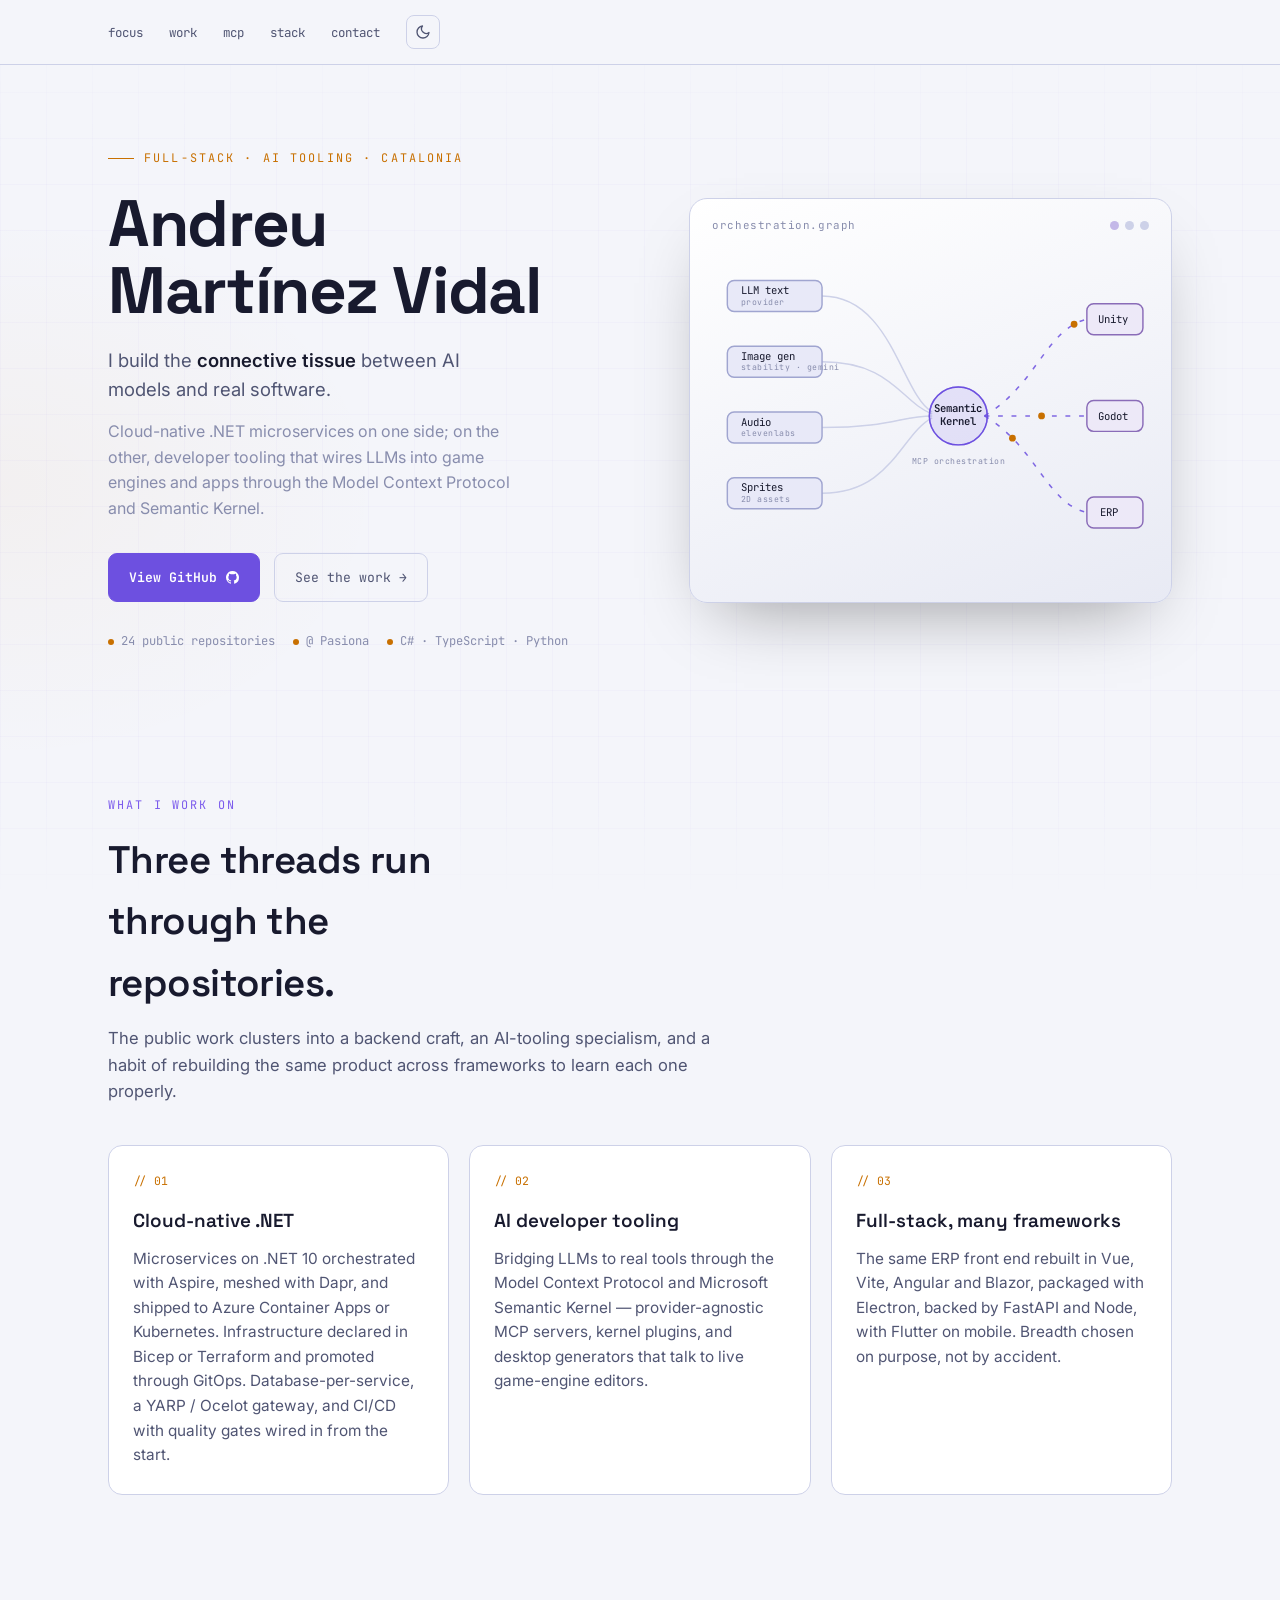
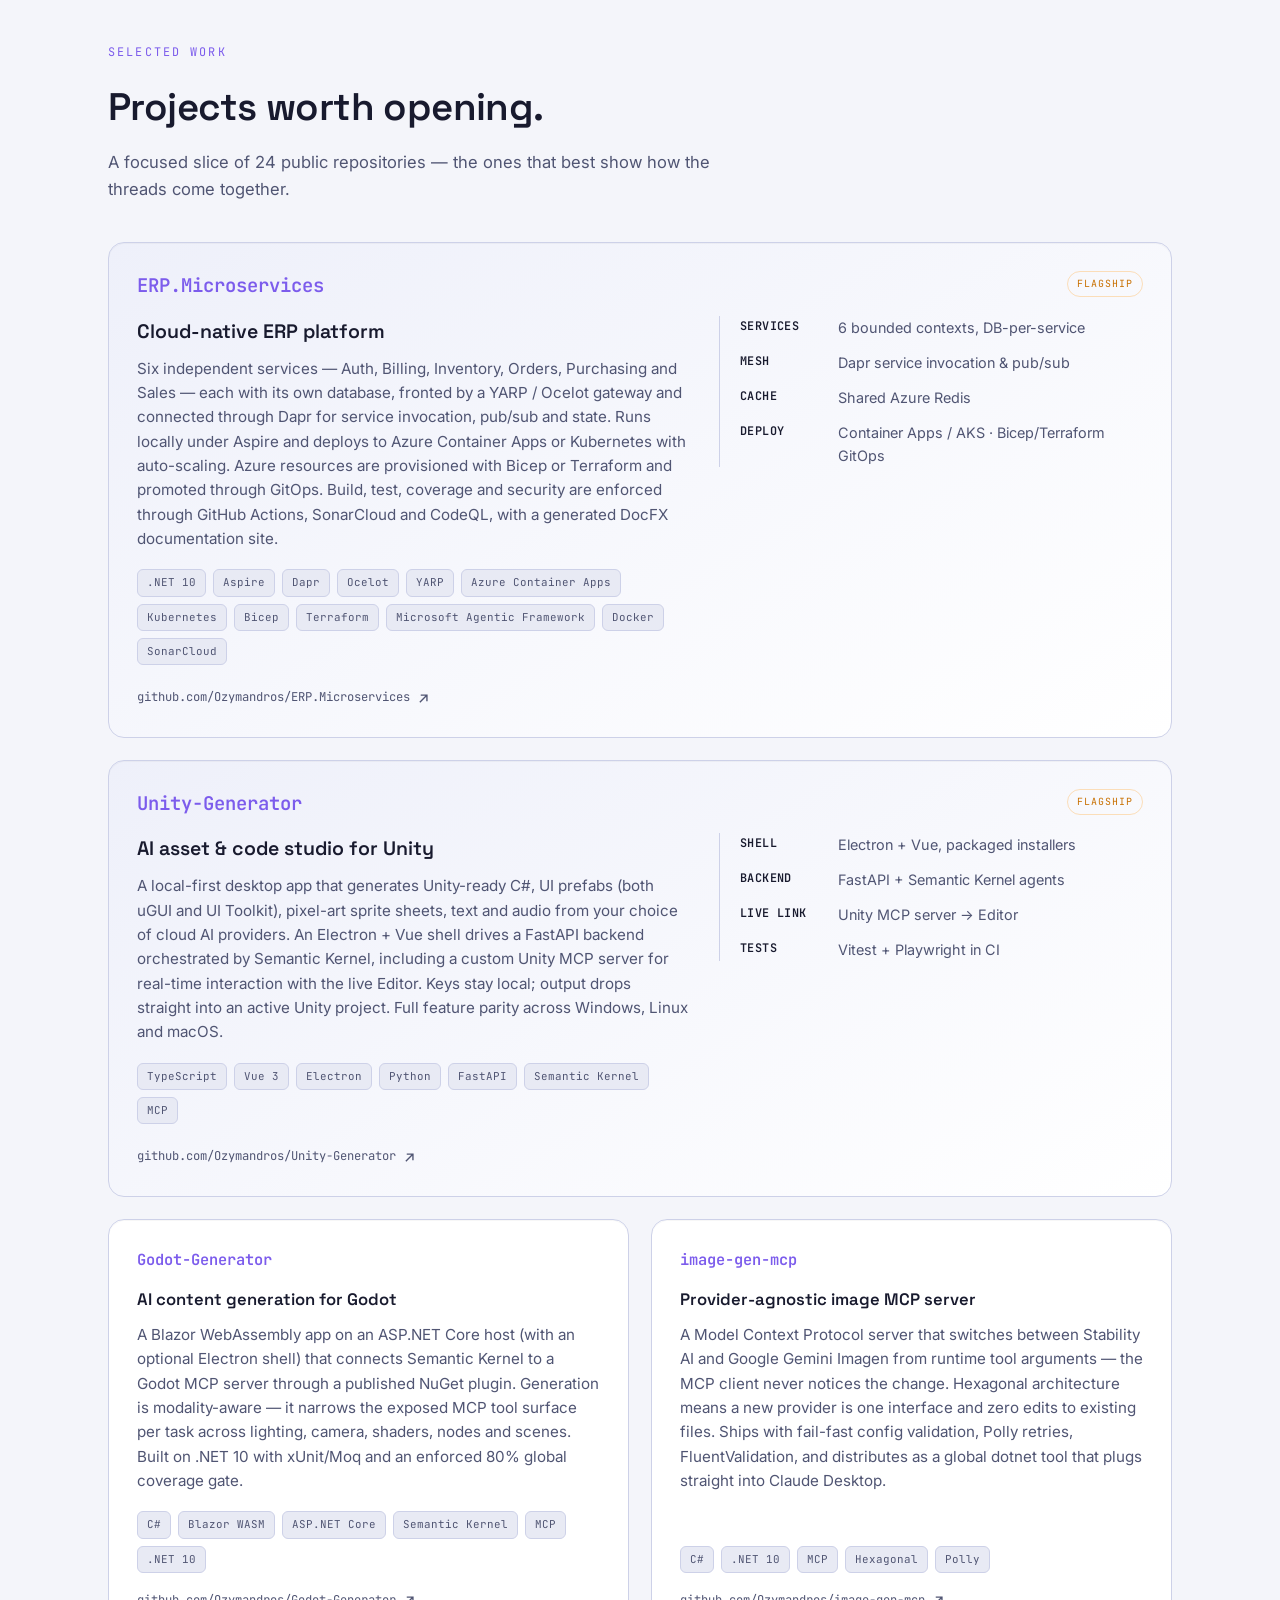
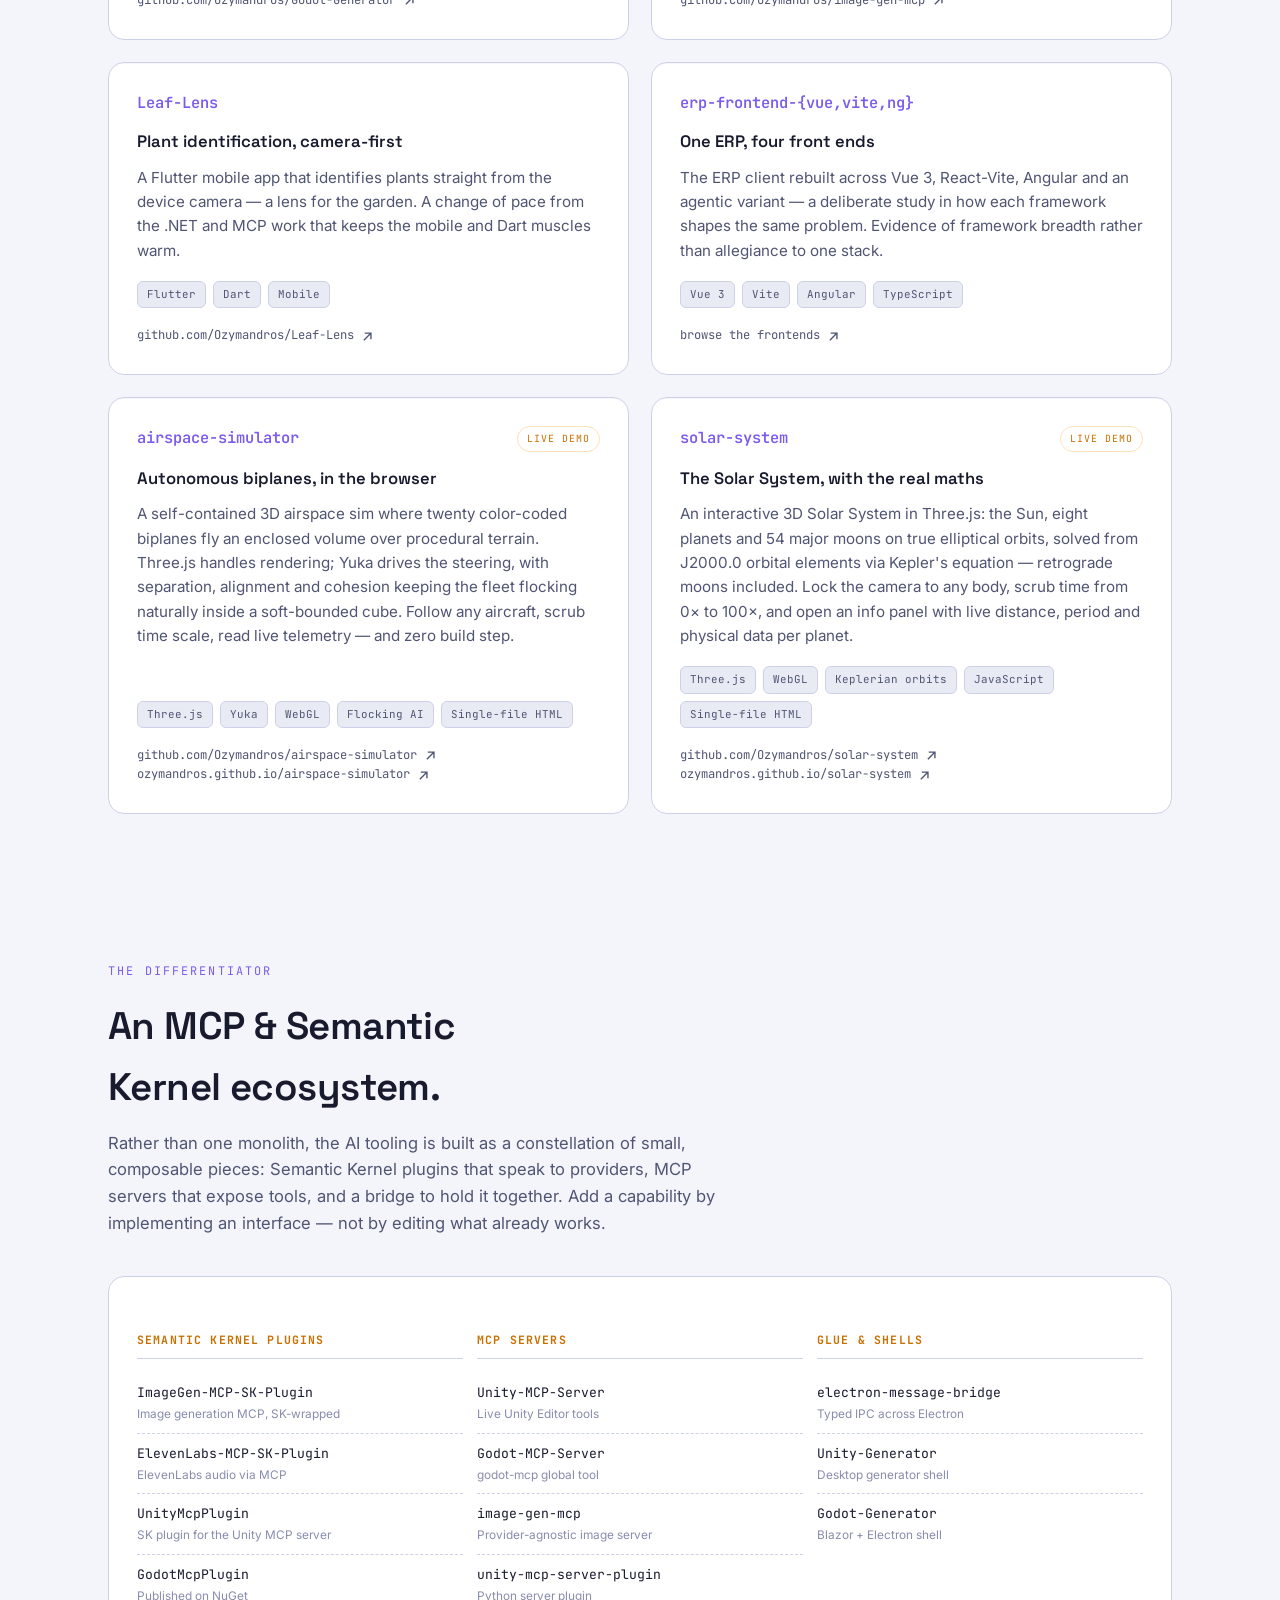
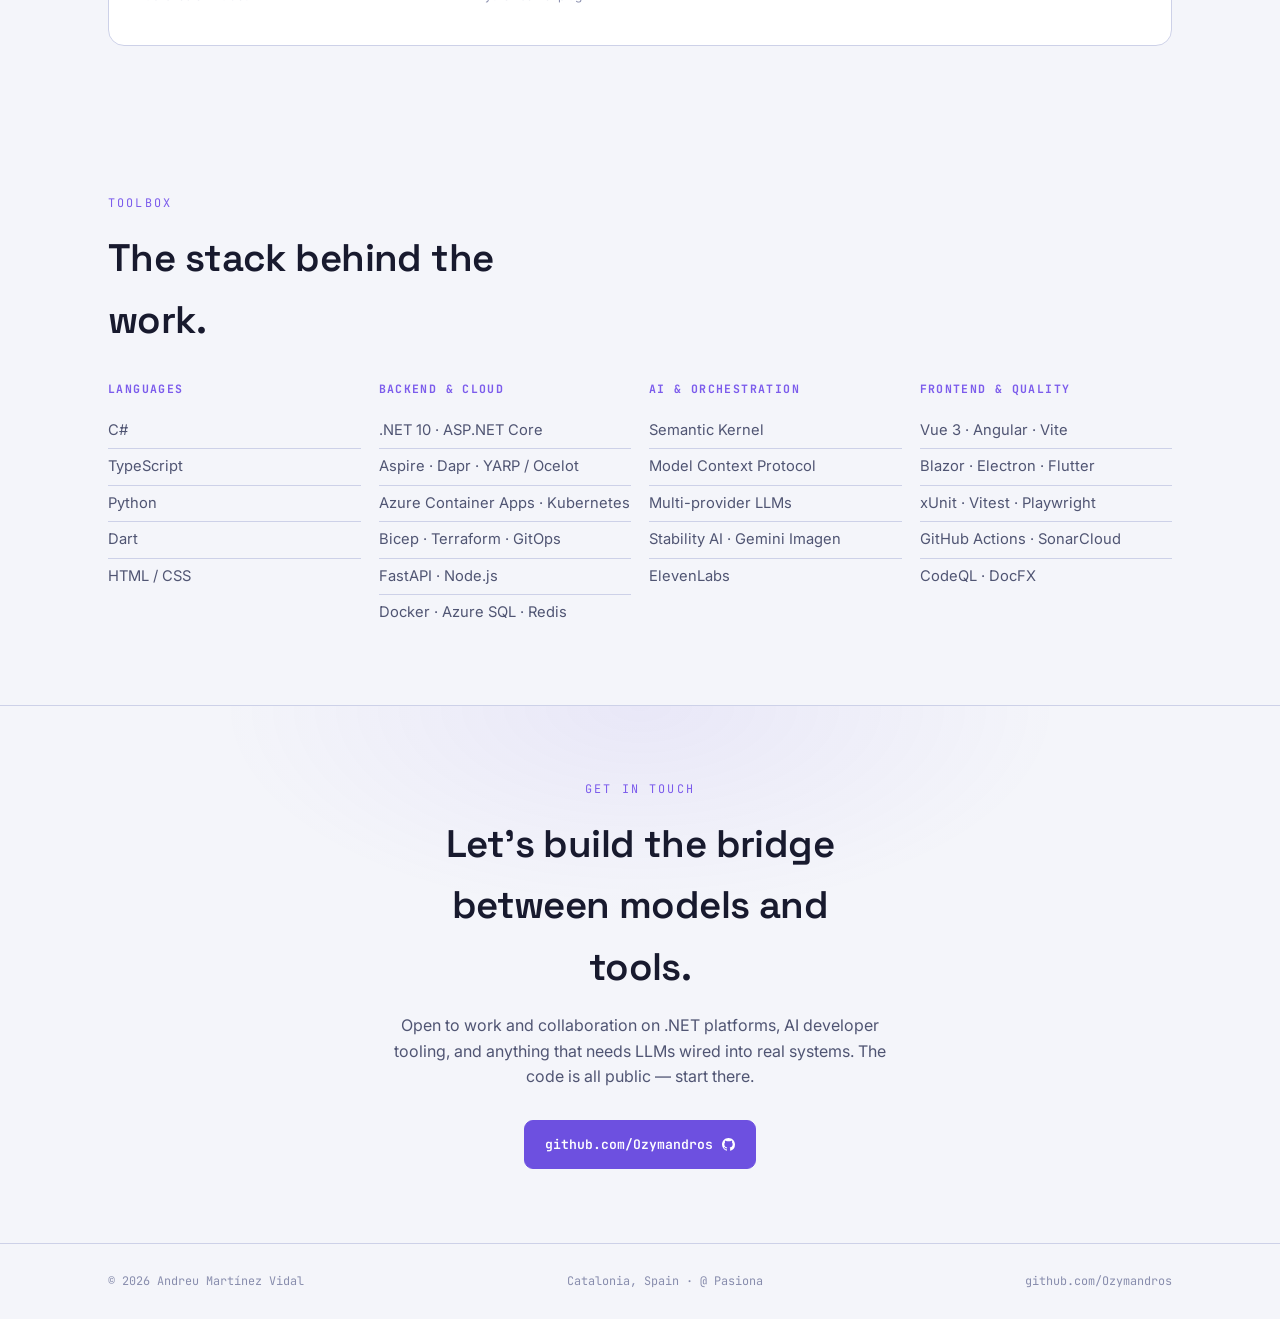
==== commit a495c5d8: "Update index.html: Comment out brand section and add new project links for airspace simulator and so" ====
--- a/index.html
+++ b/index.html
@@ -23,7 +23,7 @@
 
 <header class="nav">
   <div class="wrap row">
-    <div class="brand">andreu<b>.</b>martínez<b>:~$</b></div>
+    <!--<div class="brand">andreu<b>.</b>martínez<b>:~$</b></div>-->
     <div class="nav-links">
       <nav><ul>
         <li><a href="#focus">focus</a></li>
@@ -286,6 +286,8 @@
           </div>
           <a class="link" href="https://github.com/Ozymandros/airspace-simulator" target="_blank" rel="noopener">github.com/Ozymandros/airspace-simulator
             <svg width="11" height="11" viewBox="0 0 16 16" fill="currentColor"><path d="M4 2h10v10h-2V5.4L3.4 14 2 12.6 10.6 4H4V2z"/></svg></a>
+          <a class="link" href="https://ozymandros.github.io/airspace-simulator" target="_blank" rel="noopener">ozymandros.github.io/airspace-simulator
+            <svg width="11" height="11" viewBox="0 0 16 16" fill="currentColor"><path d="M4 2h10v10h-2V5.4L3.4 14 2 12.6 10.6 4H4V2z"/></svg></a>
         </article>
 
         <!-- solar-system -->
@@ -298,6 +300,8 @@
             <span class="tag">JavaScript</span><span class="tag">Single-file HTML</span>
           </div>
           <a class="link" href="https://github.com/Ozymandros/solar-system" target="_blank" rel="noopener">github.com/Ozymandros/solar-system
+            <svg width="11" height="11" viewBox="0 0 16 16" fill="currentColor"><path d="M4 2h10v10h-2V5.4L3.4 14 2 12.6 10.6 4H4V2z"/></svg></a>
+          <a class="link" href="https://ozymandros.github.io/solar-system" target="_blank" rel="noopener">ozymandros.github.io/solar-system
             <svg width="11" height="11" viewBox="0 0 16 16" fill="currentColor"><path d="M4 2h10v10h-2V5.4L3.4 14 2 12.6 10.6 4H4V2z"/></svg></a>
         </article>
       </div>
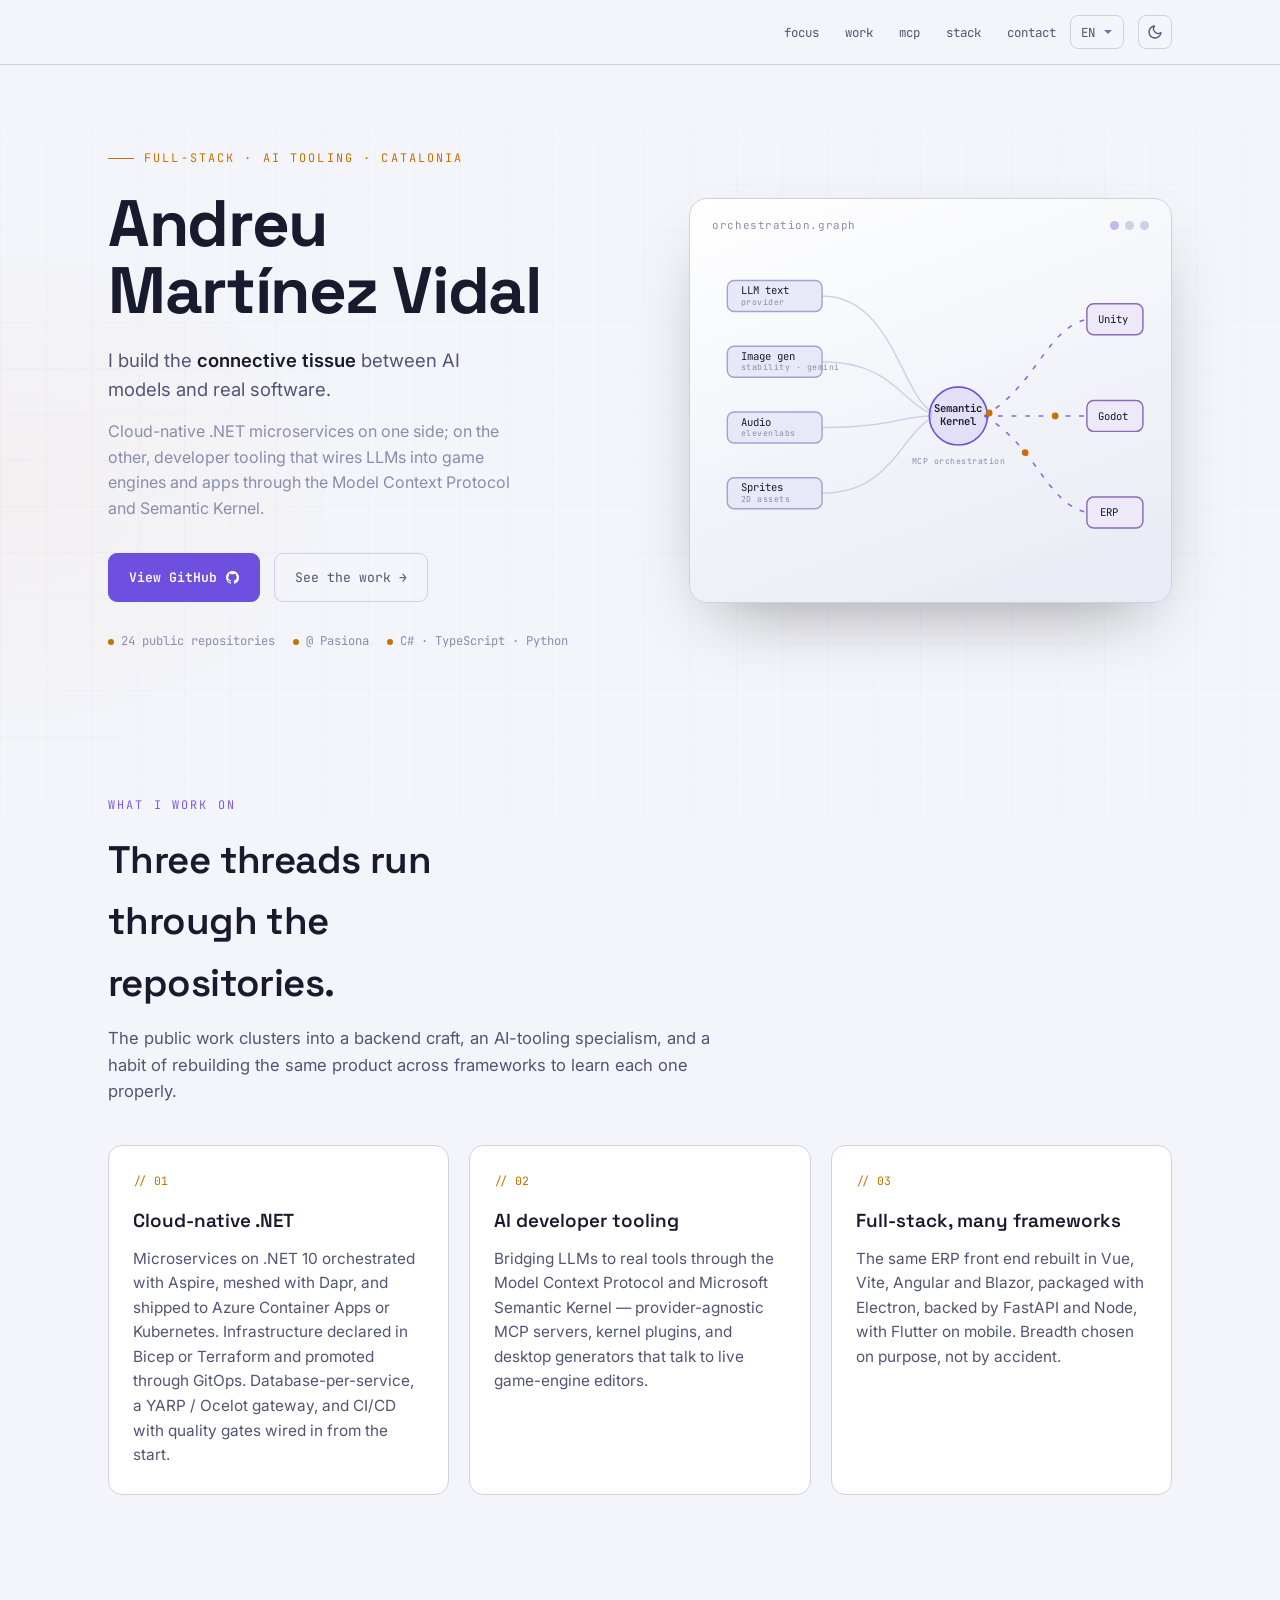
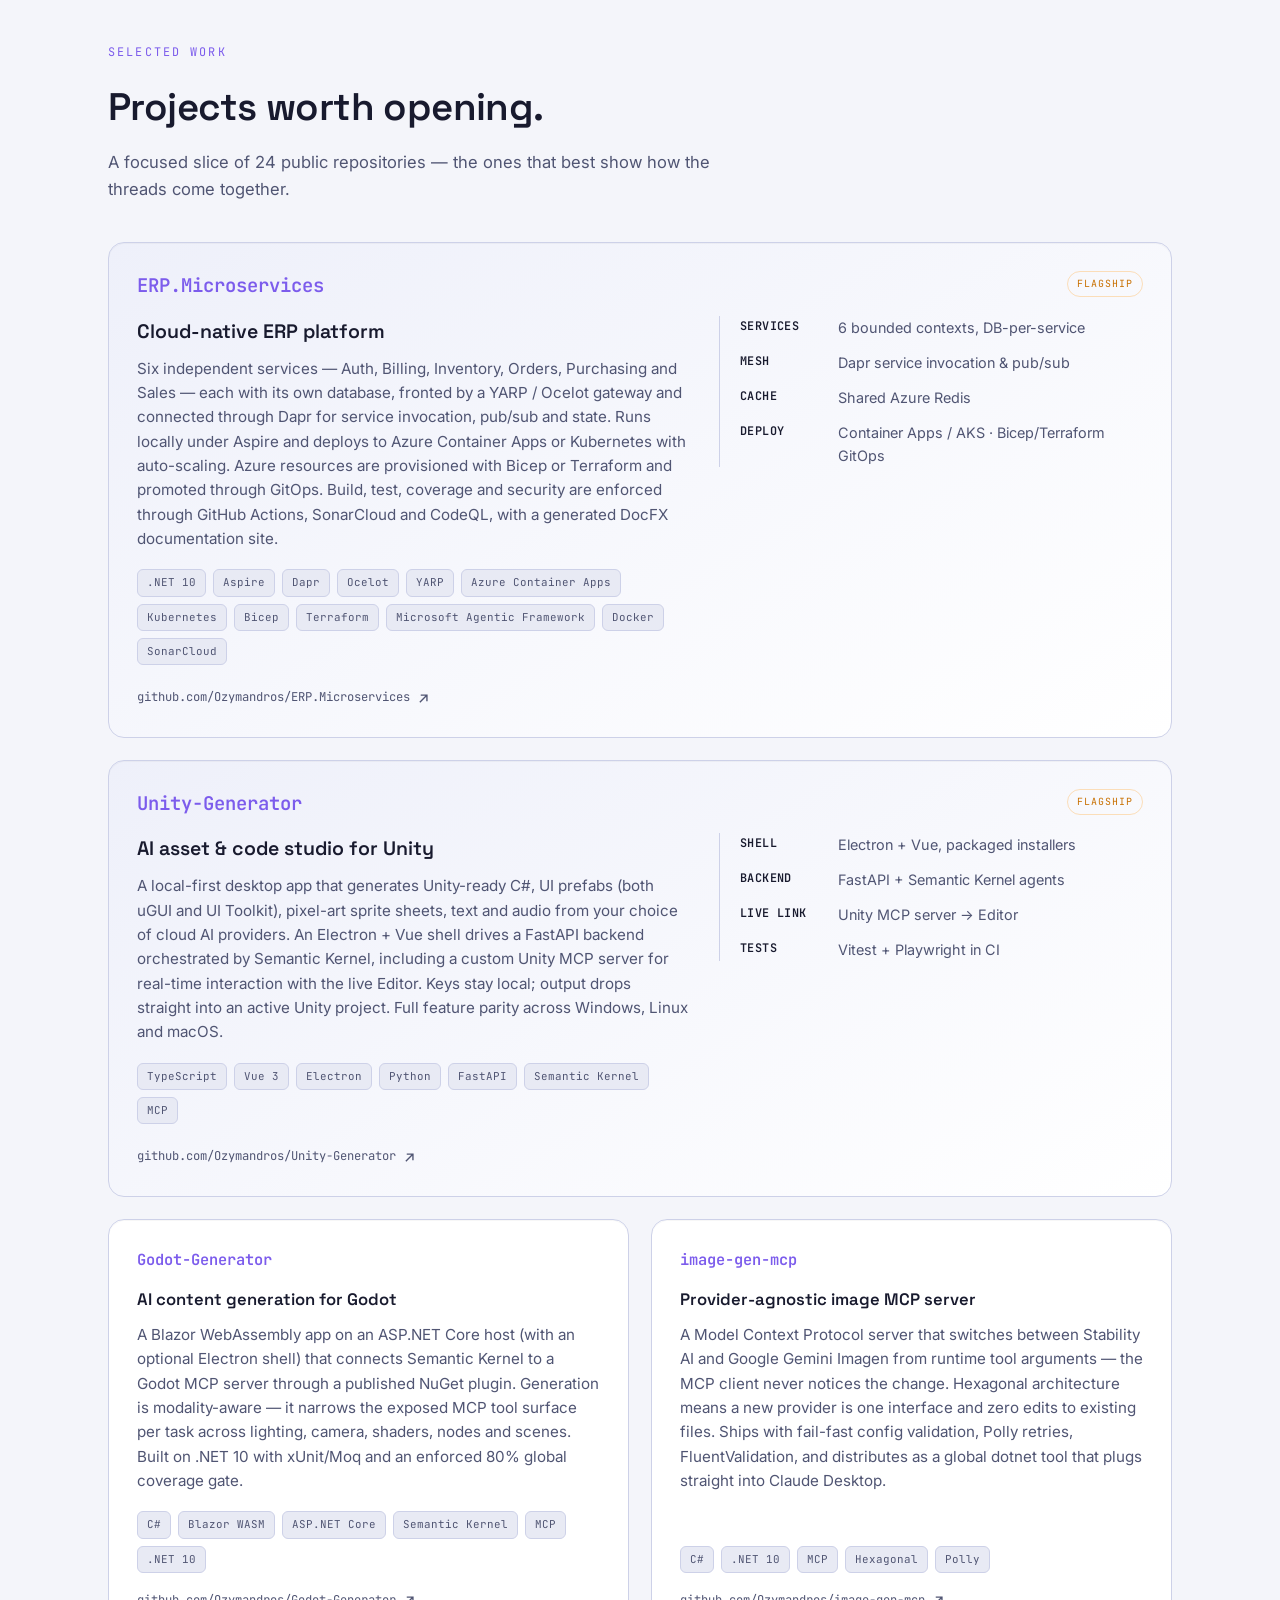
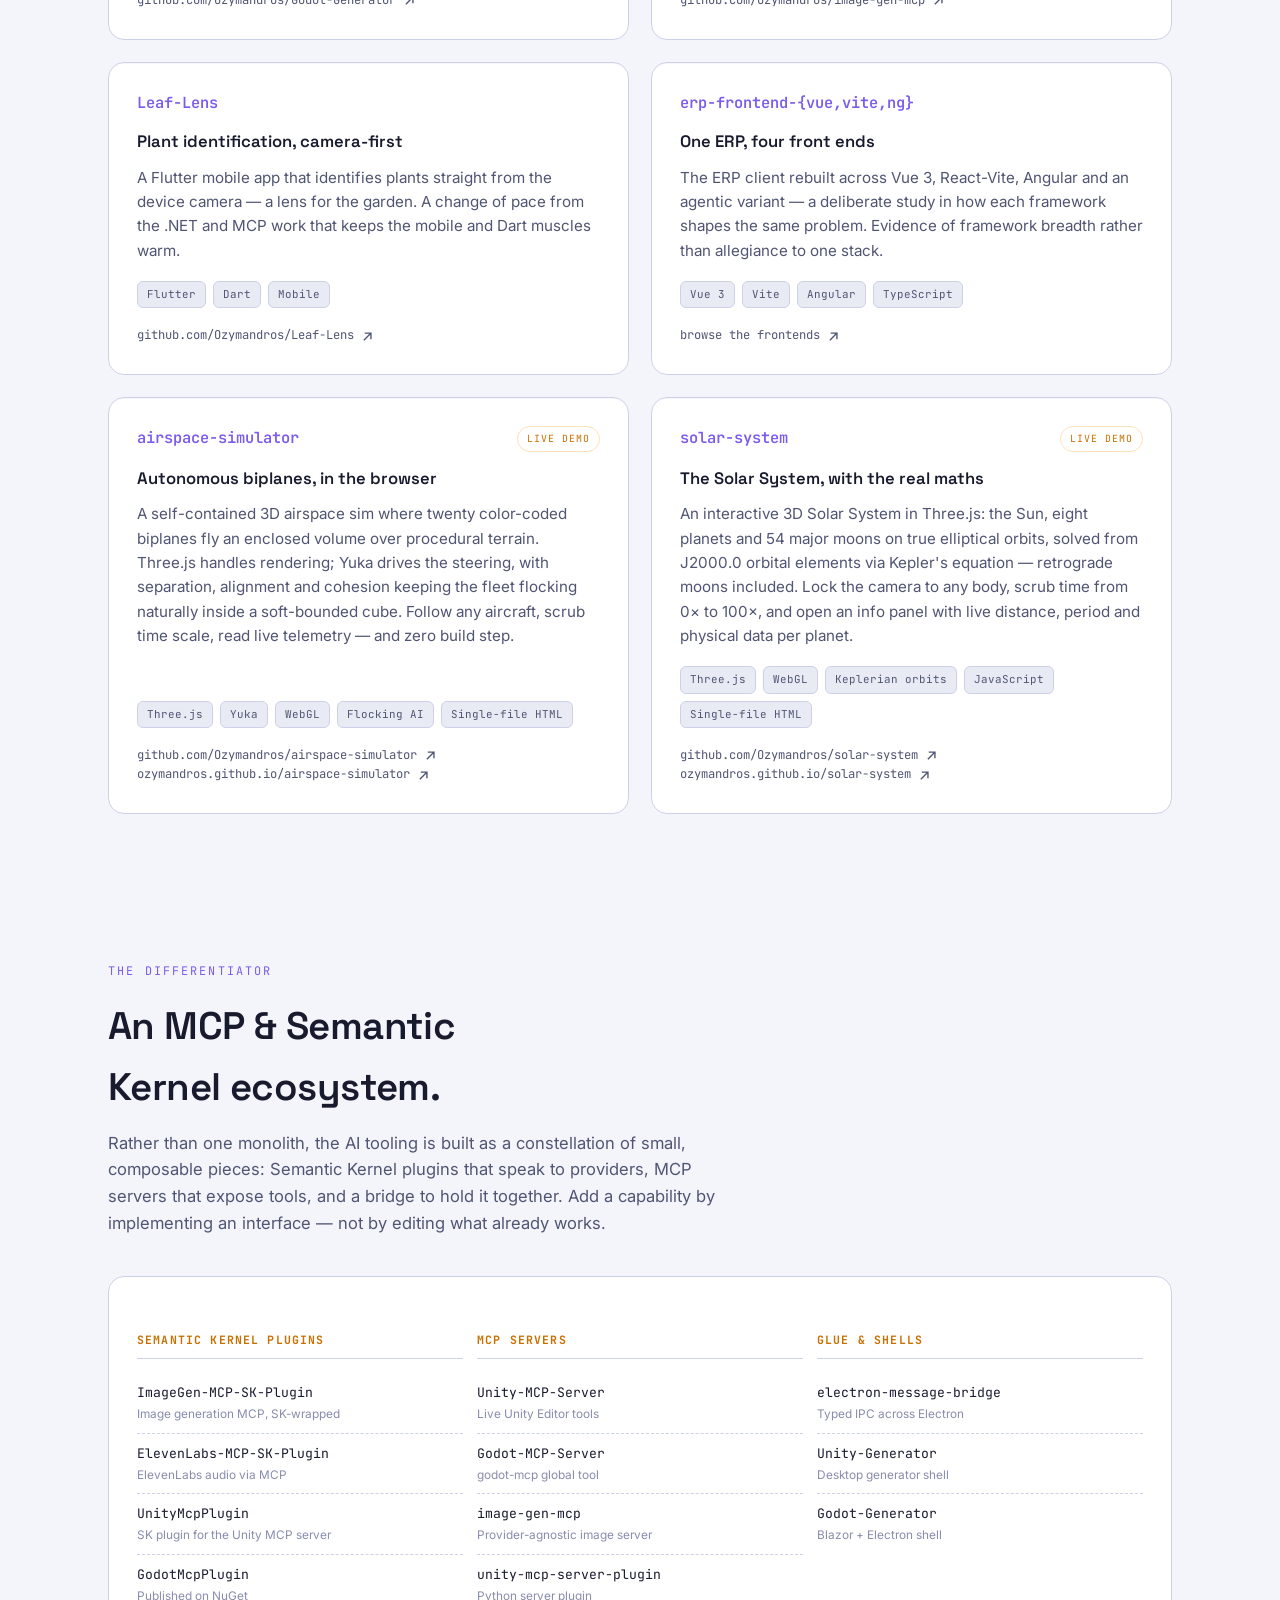
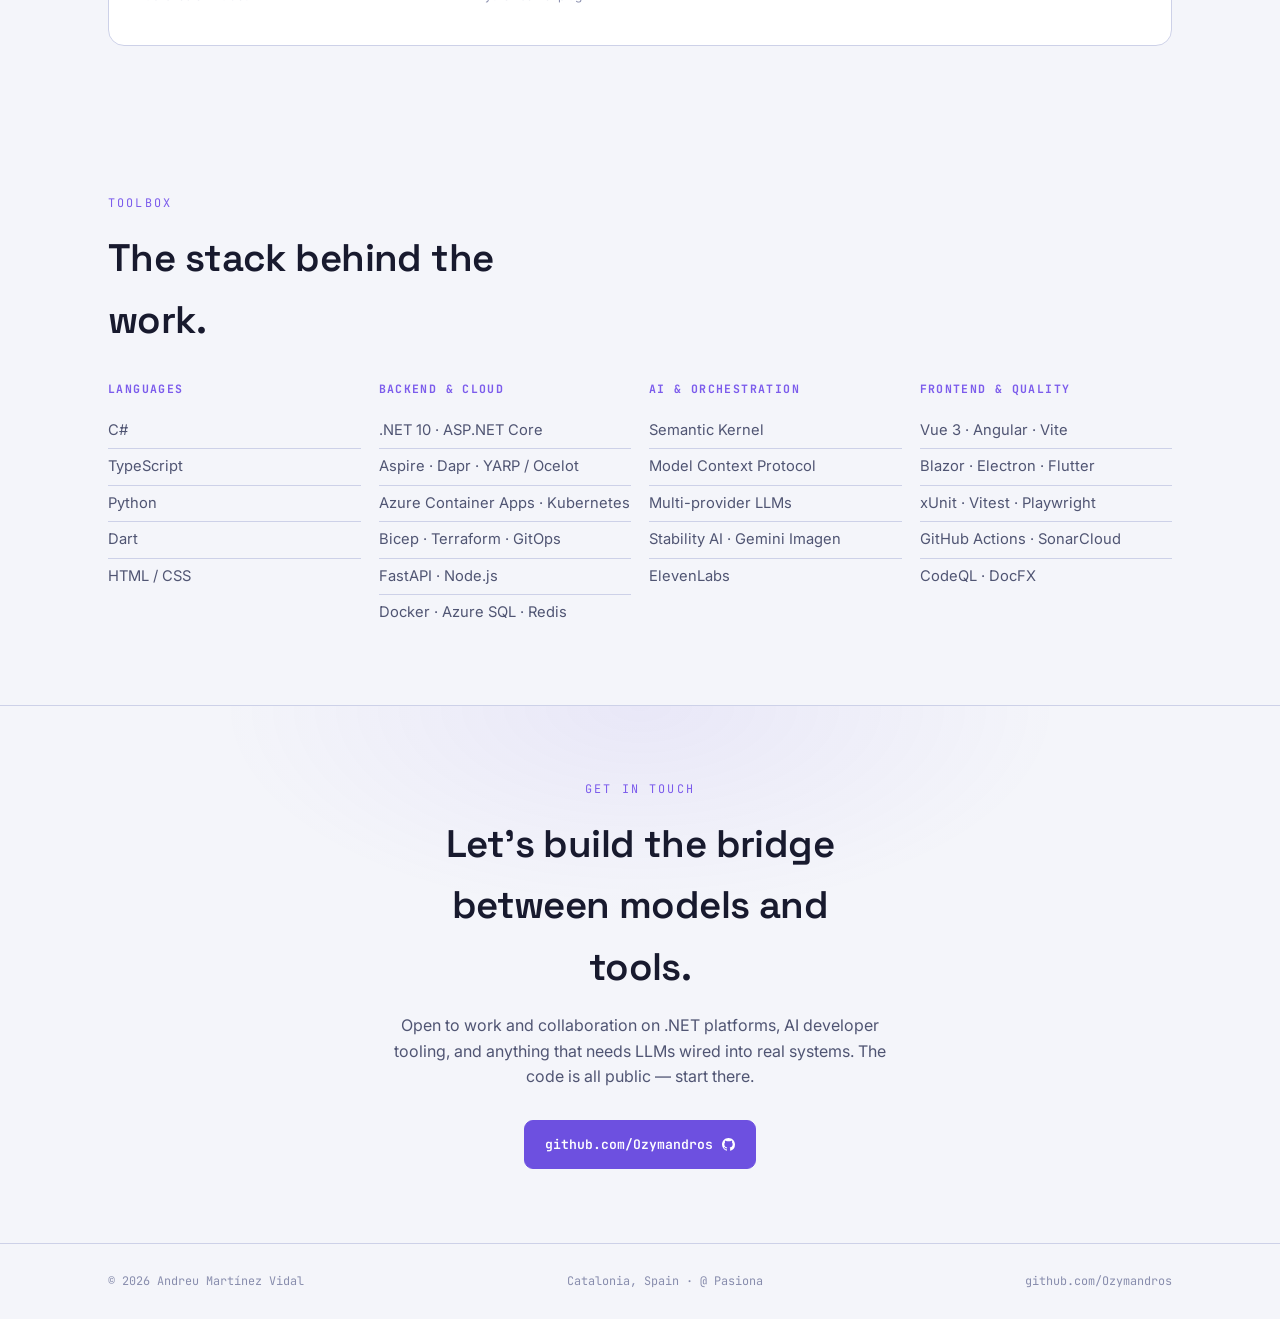
==== commit 8cb2983f: "Enhance index.html and main.js: Implement language selection and localization support, update theme " ====
--- a/index.html
+++ b/index.html
@@ -9,13 +9,15 @@
 <link rel="preconnect" href="https://fonts.gstatic.com" crossorigin>
 <link href="https://fonts.googleapis.com/css2?family=Space+Grotesk:wght@400;500;600;700&family=Inter:wght@400;500;600&family=JetBrains+Mono:wght@400;500;600&display=swap" rel="stylesheet">
 <link rel="stylesheet" href="styles.css">
-<!-- Apply saved theme before first paint to prevent flash -->
+<!-- Apply saved theme and language before first paint -->
 <script>
   (function(){
     var t=localStorage.getItem('theme');
-    if(t==='light'||t==='dark'){document.documentElement.dataset.theme=t;return;}
-    document.documentElement.dataset.theme=
-      window.matchMedia('(prefers-color-scheme:dark)').matches?'dark':'light';
+    if(t==='light'||t==='dark'){document.documentElement.dataset.theme=t;}
+    else{document.documentElement.dataset.theme=
+      window.matchMedia('(prefers-color-scheme:dark)').matches?'dark':'light';}
+    var l=localStorage.getItem('lang');
+    if(l==='en'||l==='es'||l==='ca'){document.documentElement.lang=l;}
   })();
 </script>
 </head>
@@ -26,13 +28,18 @@
     <!--<div class="brand">andreu<b>.</b>martínez<b>:~$</b></div>-->
     <div class="nav-links">
       <nav><ul>
-        <li><a href="#focus">focus</a></li>
-        <li><a href="#work">work</a></li>
-        <li><a href="#ecosystem">mcp</a></li>
-        <li><a href="#stack">stack</a></li>
-        <li><a href="#contact">contact</a></li>
+        <li><a href="#focus" data-i18n="nav.focus">focus</a></li>
+        <li><a href="#work" data-i18n="nav.work">work</a></li>
+        <li><a href="#ecosystem" data-i18n="nav.mcp">mcp</a></li>
+        <li><a href="#stack" data-i18n="nav.stack">stack</a></li>
+        <li><a href="#contact" data-i18n="nav.contact">contact</a></li>
       </ul></nav>
-      <button class="theme-toggle" id="theme-toggle" aria-label="Toggle light / dark theme">
+      <select class="lang-select" id="lang-select" data-i18n-attr="aria-label:nav.lang" aria-label="Language">
+        <option value="en">EN</option>
+        <option value="es">ES</option>
+        <option value="ca">CA</option>
+      </select>
+      <button class="theme-toggle" id="theme-toggle" data-i18n-attr="aria-label:nav.themeToggle" aria-label="Toggle light / dark theme">
         <!-- sun: visible in dark mode -->
         <svg class="icon-sun" viewBox="0 0 24 24" fill="none" stroke="currentColor" stroke-width="2" stroke-linecap="round" stroke-linejoin="round" aria-hidden="true">
           <circle cx="12" cy="12" r="4"/>
@@ -52,31 +59,31 @@
   <section class="hero">
     <div class="wrap hero-grid">
       <div>
-        <div class="eyebrow">Full-stack · AI tooling · Catalonia</div>
+        <div class="eyebrow" data-i18n="hero.eyebrow">Full-stack · AI tooling · Catalonia</div>
         <h1>Andreu<br>Martínez Vidal</h1>
-        <p class="lede">I build the <strong>connective tissue</strong> between AI models and real software.</p>
-        <p class="sub">Cloud-native .NET microservices on one side; on the other, developer tooling that wires LLMs into game engines and apps through the Model Context Protocol and Semantic Kernel.</p>
+        <p class="lede" data-i18n-html="hero.lede">I build the <strong>connective tissue</strong> between AI models and real software.</p>
+        <p class="sub" data-i18n="hero.sub">Cloud-native .NET microservices on one side; on the other, developer tooling that wires LLMs into game engines and apps through the Model Context Protocol and Semantic Kernel.</p>
         <div class="cta-row">
           <a class="btn btn-primary" href="https://github.com/Ozymandros" target="_blank" rel="noopener">
-            View GitHub
+            <span data-i18n="hero.cta.github">View GitHub</span>
             <svg width="13" height="13" viewBox="0 0 16 16" fill="currentColor"><path d="M8 0C3.58 0 0 3.58 0 8c0 3.54 2.29 6.53 5.47 7.59.4.07.55-.17.55-.38 0-.19-.01-.82-.01-1.49-2.01.37-2.53-.49-2.69-.94-.09-.23-.48-.94-.82-1.13-.28-.15-.68-.52-.01-.53.63-.01 1.08.58 1.23.82.72 1.21 1.87.87 2.33.66.07-.52.28-.87.51-1.07-1.78-.2-3.64-.89-3.64-3.95 0-.87.31-1.59.82-2.15-.08-.2-.36-1.02.08-2.12 0 0 .67-.21 2.2.82.64-.18 1.32-.27 2-.27.68 0 1.36.09 2 .27 1.53-1.04 2.2-.82 2.2-.82.44 1.1.16 1.92.08 2.12.51.56.82 1.27.82 2.15 0 3.07-1.87 3.75-3.65 3.95.29.25.54.73.54 1.48 0 1.07-.01 1.93-.01 2.2 0 .21.15.46.55.38A8.01 8.01 0 0016 8c0-4.42-3.58-8-8-8z"/></svg>
           </a>
-          <a class="btn btn-ghost" href="#work">See the work →</a>
+          <a class="btn btn-ghost" href="#work" data-i18n="hero.cta.work">See the work →</a>
         </div>
         <div class="meta-line mono">
-          <span><i class="dot"></i> 24 public repositories</span>
-          <span><i class="dot"></i> @ Pasiona</span>
-          <span><i class="dot"></i> C# · TypeScript · Python</span>
+          <span><i class="dot"></i> <span data-i18n="hero.meta.repos">24 public repositories</span></span>
+          <span><i class="dot"></i> <span data-i18n="hero.meta.pasiona">@ Pasiona</span></span>
+          <span><i class="dot"></i> <span data-i18n="hero.meta.languages">C# · TypeScript · Python</span></span>
         </div>
       </div>
 
       <!-- signature: orchestration node graph -->
       <div class="graph-card reveal">
         <div class="graph-head">
-          <span>orchestration.graph</span>
+          <span data-i18n="hero.graph.title">orchestration.graph</span>
           <span class="lights"><i></i><i></i><i></i></span>
         </div>
-        <svg class="graph" viewBox="0 0 460 360" role="img" aria-label="Diagram: AI providers feed a Semantic Kernel core that drives tool targets through the Model Context Protocol.">
+        <svg class="graph" viewBox="0 0 460 360" role="img" data-i18n-attr="aria-label:hero.graph.aria" aria-label="Diagram: AI providers feed a Semantic Kernel core that drives tool targets through the Model Context Protocol.">
           <!-- edges providers -> kernel -->
           <path class="edge" d="M118,58 C190,58 200,160 232,178"/>
           <path class="edge" d="M118,126 C190,126 200,168 232,180"/>
@@ -90,23 +97,23 @@
           <!-- providers -->
           <g class="node n-provider">
             <rect x="20" y="42" width="98" height="32" rx="7"/>
-            <text class="node-label" x="34" y="56">LLM text</text>
-            <text class="node-kind" x="34" y="67">provider</text>
+            <text class="node-label" x="34" y="56" data-i18n="hero.graph.llmText">LLM text</text>
+            <text class="node-kind" x="34" y="67" data-i18n="hero.graph.provider">provider</text>
           </g>
           <g class="node n-provider">
             <rect x="20" y="110" width="98" height="32" rx="7"/>
-            <text class="node-label" x="34" y="124">Image gen</text>
+            <text class="node-label" x="34" y="124" data-i18n="hero.graph.imageGen">Image gen</text>
             <text class="node-kind" x="34" y="135">stability · gemini</text>
           </g>
           <g class="node n-provider">
             <rect x="20" y="178" width="98" height="32" rx="7"/>
-            <text class="node-label" x="34" y="192">Audio</text>
+            <text class="node-label" x="34" y="192" data-i18n="hero.graph.audio">Audio</text>
             <text class="node-kind" x="34" y="203">elevenlabs</text>
           </g>
           <g class="node n-provider">
             <rect x="20" y="246" width="98" height="32" rx="7"/>
-            <text class="node-label" x="34" y="260">Sprites</text>
-            <text class="node-kind" x="34" y="271">2D assets</text>
+            <text class="node-label" x="34" y="260" data-i18n="hero.graph.sprites">Sprites</text>
+            <text class="node-kind" x="34" y="271" data-i18n="hero.graph.assets2d">2D assets</text>
           </g>
 
           <!-- kernel -->
@@ -116,7 +123,7 @@
             <text class="node-label" x="259" y="178" text-anchor="middle" style="font-weight:600">Semantic</text>
             <text class="node-label" x="259" y="191" text-anchor="middle" style="font-weight:600">Kernel</text>
           </g>
-          <text class="node-kind" x="259" y="232" text-anchor="middle">MCP orchestration</text>
+          <text class="node-kind" x="259" y="232" text-anchor="middle" data-i18n="hero.graph.mcpOrchestration">MCP orchestration</text>
 
           <!-- targets -->
           <g class="node n-target">
@@ -144,24 +151,24 @@
   <!-- FOCUS -->
   <section id="focus">
     <div class="wrap">
-      <div class="sec-label reveal">What I work on</div>
-      <h2 class="sec-title reveal">Three threads run through the repositories.</h2>
-      <p class="sec-intro reveal">The public work clusters into a backend craft, an AI-tooling specialism, and a habit of rebuilding the same product across frameworks to learn each one properly.</p>
+      <div class="sec-label reveal" data-i18n="focus.label">What I work on</div>
+      <h2 class="sec-title reveal" data-i18n="focus.title">Three threads run through the repositories.</h2>
+      <p class="sec-intro reveal" data-i18n="focus.intro">The public work clusters into a backend craft, an AI-tooling specialism, and a habit of rebuilding the same product across frameworks to learn each one properly.</p>
       <div class="pillars">
         <div class="pillar reveal">
           <div class="idx">// 01</div>
-          <h3>Cloud-native .NET</h3>
-          <p>Microservices on .NET 10 orchestrated with Aspire, meshed with Dapr, and shipped to Azure Container Apps or Kubernetes. Infrastructure declared in Bicep or Terraform and promoted through GitOps. Database-per-service, a YARP / Ocelot gateway, and CI/CD with quality gates wired in from the start.</p>
+          <h3 data-i18n="focus.p1.title">Cloud-native .NET</h3>
+          <p data-i18n="focus.p1.body">Microservices on .NET 10 orchestrated with Aspire, meshed with Dapr, and shipped to Azure Container Apps or Kubernetes. Infrastructure declared in Bicep or Terraform and promoted through GitOps. Database-per-service, a YARP / Ocelot gateway, and CI/CD with quality gates wired in from the start.</p>
         </div>
         <div class="pillar reveal">
           <div class="idx">// 02</div>
-          <h3>AI developer tooling</h3>
-          <p>Bridging LLMs to real tools through the Model Context Protocol and Microsoft Semantic Kernel — provider-agnostic MCP servers, kernel plugins, and desktop generators that talk to live game-engine editors.</p>
+          <h3 data-i18n="focus.p2.title">AI developer tooling</h3>
+          <p data-i18n="focus.p2.body">Bridging LLMs to real tools through the Model Context Protocol and Microsoft Semantic Kernel — provider-agnostic MCP servers, kernel plugins, and desktop generators that talk to live game-engine editors.</p>
         </div>
         <div class="pillar reveal">
           <div class="idx">// 03</div>
-          <h3>Full-stack, many frameworks</h3>
-          <p>The same ERP front end rebuilt in Vue, Vite, Angular and Blazor, packaged with Electron, backed by FastAPI and Node, with Flutter on mobile. Breadth chosen on purpose, not by accident.</p>
+          <h3 data-i18n="focus.p3.title">Full-stack, many frameworks</h3>
+          <p data-i18n="focus.p3.body">The same ERP front end rebuilt in Vue, Vite, Angular and Blazor, packaged with Electron, backed by FastAPI and Node, with Flutter on mobile. Breadth chosen on purpose, not by accident.</p>
         </div>
       </div>
     </div>
@@ -170,21 +177,21 @@
   <!-- WORK -->
   <section id="work">
     <div class="wrap">
-      <div class="sec-label reveal">Selected work</div>
-      <h2 class="sec-title reveal">Projects worth opening.</h2>
-      <p class="sec-intro reveal">A focused slice of 24 public repositories — the ones that best show how the threads come together.</p>
+      <div class="sec-label reveal" data-i18n="work.label">Selected work</div>
+      <h2 class="sec-title reveal" data-i18n="work.title">Projects worth opening.</h2>
+      <p class="sec-intro reveal" data-i18n="work.intro">A focused slice of 24 public repositories — the ones that best show how the threads come together.</p>
 
       <div class="projects">
         <!-- ERP flagship -->
         <article class="card flag reveal">
           <div class="card-top">
             <div class="repo">ERP.Microservices</div>
-            <span class="badge">Flagship</span>
+            <span class="badge" data-i18n="work.badge.flagship">Flagship</span>
           </div>
           <div class="flag-grid">
             <div>
-              <h3 class="role">Cloud-native ERP platform</h3>
-              <p>Six independent services — Auth, Billing, Inventory, Orders, Purchasing and Sales — each with its own database, fronted by a YARP / Ocelot gateway and connected through Dapr for service invocation, pub/sub and state. Runs locally under Aspire and deploys to Azure Container Apps or Kubernetes with auto-scaling. Azure resources are provisioned with Bicep or Terraform and promoted through GitOps. Build, test, coverage and security are enforced through GitHub Actions, SonarCloud and CodeQL, with a generated DocFX documentation site.</p>
+              <h3 class="role" data-i18n="erp.role">Cloud-native ERP platform</h3>
+              <p data-i18n="erp.body">Six independent services — Auth, Billing, Inventory, Orders, Purchasing and Sales — each with its own database, fronted by a YARP / Ocelot gateway and connected through Dapr for service invocation, pub/sub and state. Runs locally under Aspire and deploys to Azure Container Apps or Kubernetes with auto-scaling. Azure resources are provisioned with Bicep or Terraform and promoted through GitOps. Build, test, coverage and security are enforced through GitHub Actions, SonarCloud and CodeQL, with a generated DocFX documentation site.</p>
               <div class="tags">
                 <span class="tag">.NET 10</span><span class="tag">Aspire</span><span class="tag">Dapr</span>
                 <span class="tag">Ocelot</span><span class="tag">YARP</span><span class="tag">Azure Container Apps</span>
@@ -195,10 +202,10 @@
                 <svg width="11" height="11" viewBox="0 0 16 16" fill="currentColor"><path d="M4 2h10v10h-2V5.4L3.4 14 2 12.6 10.6 4H4V2z"/></svg></a>
             </div>
             <ul class="facts">
-              <li><b>Services</b><span>6 bounded contexts, DB-per-service</span></li>
-              <li><b>Mesh</b><span>Dapr service invocation &amp; pub/sub</span></li>
-              <li><b>Cache</b><span>Shared Azure Redis</span></li>
-              <li><b>Deploy</b><span>Container Apps / AKS · Bicep/Terraform GitOps</span></li>
+              <li><b data-i18n="facts.services">Services</b><span data-i18n="facts.services.val">6 bounded contexts, DB-per-service</span></li>
+              <li><b data-i18n="facts.mesh">Mesh</b><span data-i18n="facts.mesh.val">Dapr service invocation &amp; pub/sub</span></li>
+              <li><b data-i18n="facts.cache">Cache</b><span data-i18n="facts.cache.val">Shared Azure Redis</span></li>
+              <li><b data-i18n="facts.deploy">Deploy</b><span data-i18n="facts.deploy.val">Container Apps / AKS · Bicep/Terraform GitOps</span></li>
             </ul>
           </div>
         </article>
@@ -207,12 +214,12 @@
         <article class="card flag reveal">
           <div class="card-top">
             <div class="repo">Unity-Generator</div>
-            <span class="badge">Flagship</span>
+            <span class="badge" data-i18n="work.badge.flagship">Flagship</span>
           </div>
           <div class="flag-grid">
             <div>
-              <h3 class="role">AI asset &amp; code studio for Unity</h3>
-              <p>A local-first desktop app that generates Unity-ready C#, UI prefabs (both uGUI and UI Toolkit), pixel-art sprite sheets, text and audio from your choice of cloud AI providers. An Electron + Vue shell drives a FastAPI backend orchestrated by Semantic Kernel, including a custom Unity MCP server for real-time interaction with the live Editor. Keys stay local; output drops straight into an active Unity project. Full feature parity across Windows, Linux and macOS.</p>
+              <h3 class="role" data-i18n="unity.role">AI asset &amp; code studio for Unity</h3>
+              <p data-i18n="unity.body">A local-first desktop app that generates Unity-ready C#, UI prefabs (both uGUI and UI Toolkit), pixel-art sprite sheets, text and audio from your choice of cloud AI providers. An Electron + Vue shell drives a FastAPI backend orchestrated by Semantic Kernel, including a custom Unity MCP server for real-time interaction with the live Editor. Keys stay local; output drops straight into an active Unity project. Full feature parity across Windows, Linux and macOS.</p>
               <div class="tags">
                 <span class="tag">TypeScript</span><span class="tag">Vue 3</span><span class="tag">Electron</span>
                 <span class="tag">Python</span><span class="tag">FastAPI</span><span class="tag">Semantic Kernel</span><span class="tag">MCP</span>
@@ -221,10 +228,10 @@
                 <svg width="11" height="11" viewBox="0 0 16 16" fill="currentColor"><path d="M4 2h10v10h-2V5.4L3.4 14 2 12.6 10.6 4H4V2z"/></svg></a>
             </div>
             <ul class="facts">
-              <li><b>Shell</b><span>Electron + Vue, packaged installers</span></li>
-              <li><b>Backend</b><span>FastAPI + Semantic Kernel agents</span></li>
-              <li><b>Live link</b><span>Unity MCP server → Editor</span></li>
-              <li><b>Tests</b><span>Vitest + Playwright in CI</span></li>
+              <li><b data-i18n="facts.shell">Shell</b><span data-i18n="facts.shell.val">Electron + Vue, packaged installers</span></li>
+              <li><b data-i18n="facts.backend">Backend</b><span data-i18n="facts.backend.val">FastAPI + Semantic Kernel agents</span></li>
+              <li><b data-i18n="facts.liveLink">Live link</b><span data-i18n="facts.liveLink.val">Unity MCP server → Editor</span></li>
+              <li><b data-i18n="facts.tests">Tests</b><span data-i18n="facts.tests.val">Vitest + Playwright in CI</span></li>
             </ul>
           </div>
         </article>
@@ -232,8 +239,8 @@
         <!-- Godot-Generator -->
         <article class="card reveal">
           <div class="card-top"><div class="repo">Godot-Generator</div></div>
-          <h3 class="role">AI content generation for Godot</h3>
-          <p>A Blazor WebAssembly app on an ASP.NET Core host (with an optional Electron shell) that connects Semantic Kernel to a Godot MCP server through a published NuGet plugin. Generation is modality-aware — it narrows the exposed MCP tool surface per task across lighting, camera, shaders, nodes and scenes. Built on .NET 10 with xUnit/Moq and an enforced 80% global coverage gate.</p>
+          <h3 class="role" data-i18n="godot.role">AI content generation for Godot</h3>
+          <p data-i18n="godot.body">A Blazor WebAssembly app on an ASP.NET Core host (with an optional Electron shell) that connects Semantic Kernel to a Godot MCP server through a published NuGet plugin. Generation is modality-aware — it narrows the exposed MCP tool surface per task across lighting, camera, shaders, nodes and scenes. Built on .NET 10 with xUnit/Moq and an enforced 80% global coverage gate.</p>
           <div class="tags">
             <span class="tag">C#</span><span class="tag">Blazor WASM</span><span class="tag">ASP.NET Core</span>
             <span class="tag">Semantic Kernel</span><span class="tag">MCP</span><span class="tag">.NET 10</span>
@@ -245,8 +252,8 @@
         <!-- image-gen-mcp -->
         <article class="card reveal">
           <div class="card-top"><div class="repo">image-gen-mcp</div></div>
-          <h3 class="role">Provider-agnostic image MCP server</h3>
-          <p>A Model Context Protocol server that switches between Stability AI and Google Gemini Imagen from runtime tool arguments — the MCP client never notices the change. Hexagonal architecture means a new provider is one interface and zero edits to existing files. Ships with fail-fast config validation, Polly retries, FluentValidation, and distributes as a global dotnet tool that plugs straight into Claude Desktop.</p>
+          <h3 class="role" data-i18n="imagegen.role">Provider-agnostic image MCP server</h3>
+          <p data-i18n="imagegen.body">A Model Context Protocol server that switches between Stability AI and Google Gemini Imagen from runtime tool arguments — the MCP client never notices the change. Hexagonal architecture means a new provider is one interface and zero edits to existing files. Ships with fail-fast config validation, Polly retries, FluentValidation, and distributes as a global dotnet tool that plugs straight into Claude Desktop.</p>
           <div class="tags">
             <span class="tag">C#</span><span class="tag">.NET 10</span><span class="tag">MCP</span>
             <span class="tag">Hexagonal</span><span class="tag">Polly</span>
@@ -258,8 +265,8 @@
         <!-- Leaf-Lens -->
         <article class="card reveal">
           <div class="card-top"><div class="repo">Leaf-Lens</div></div>
-          <h3 class="role">Plant identification, camera-first</h3>
-          <p>A Flutter mobile app that identifies plants straight from the device camera — a lens for the garden. A change of pace from the .NET and MCP work that keeps the mobile and Dart muscles warm.</p>
+          <h3 class="role" data-i18n="leaflens.role">Plant identification, camera-first</h3>
+          <p data-i18n="leaflens.body">A Flutter mobile app that identifies plants straight from the device camera — a lens for the garden. A change of pace from the .NET and MCP work that keeps the mobile and Dart muscles warm.</p>
           <div class="tags"><span class="tag">Flutter</span><span class="tag">Dart</span><span class="tag">Mobile</span></div>
           <a class="link" href="https://github.com/Ozymandros/Leaf-Lens" target="_blank" rel="noopener">github.com/Ozymandros/Leaf-Lens
             <svg width="11" height="11" viewBox="0 0 16 16" fill="currentColor"><path d="M4 2h10v10h-2V5.4L3.4 14 2 12.6 10.6 4H4V2z"/></svg></a>
@@ -268,18 +275,18 @@
         <!-- ERP frontends -->
         <article class="card reveal">
           <div class="card-top"><div class="repo">erp-frontend-{vue,vite,ng}</div></div>
-          <h3 class="role">One ERP, four front ends</h3>
-          <p>The ERP client rebuilt across Vue 3, React-Vite, Angular and an agentic variant — a deliberate study in how each framework shapes the same problem. Evidence of framework breadth rather than allegiance to one stack.</p>
+          <h3 class="role" data-i18n="erpfe.role">One ERP, four front ends</h3>
+          <p data-i18n="erpfe.body">The ERP client rebuilt across Vue 3, React-Vite, Angular and an agentic variant — a deliberate study in how each framework shapes the same problem. Evidence of framework breadth rather than allegiance to one stack.</p>
           <div class="tags"><span class="tag">Vue 3</span><span class="tag">Vite</span><span class="tag">Angular</span><span class="tag">TypeScript</span></div>
-          <a class="link" href="https://github.com/Ozymandros?tab=repositories" target="_blank" rel="noopener">browse the frontends
+          <a class="link" href="https://github.com/Ozymandros?tab=repositories" target="_blank" rel="noopener"><span data-i18n="erpfe.link">browse the frontends</span>
             <svg width="11" height="11" viewBox="0 0 16 16" fill="currentColor"><path d="M4 2h10v10h-2V5.4L3.4 14 2 12.6 10.6 4H4V2z"/></svg></a>
         </article>
 
         <!-- airspace-simulator -->
         <article class="card reveal">
-          <div class="card-top"><div class="repo">airspace-simulator</div><span class="badge">Live demo</span></div>
-          <h3 class="role">Autonomous biplanes, in the browser</h3>
-          <p>A self-contained 3D airspace sim where twenty color-coded biplanes fly an enclosed volume over procedural terrain. Three.js handles rendering; Yuka drives the steering, with separation, alignment and cohesion keeping the fleet flocking naturally inside a soft-bounded cube. Follow any aircraft, scrub time scale, read live telemetry — and zero build step.</p>
+          <div class="card-top"><div class="repo">airspace-simulator</div><span class="badge" data-i18n="work.badge.liveDemo">Live demo</span></div>
+          <h3 class="role" data-i18n="airspace.role">Autonomous biplanes, in the browser</h3>
+          <p data-i18n="airspace.body">A self-contained 3D airspace sim where twenty color-coded biplanes fly an enclosed volume over procedural terrain. Three.js handles rendering; Yuka drives the steering, with separation, alignment and cohesion keeping the fleet flocking naturally inside a soft-bounded cube. Follow any aircraft, scrub time scale, read live telemetry — and zero build step.</p>
           <div class="tags">
             <span class="tag">Three.js</span><span class="tag">Yuka</span><span class="tag">WebGL</span>
             <span class="tag">Flocking AI</span><span class="tag">Single-file HTML</span>
@@ -292,9 +299,9 @@
 
         <!-- solar-system -->
         <article class="card reveal">
-          <div class="card-top"><div class="repo">solar-system</div><span class="badge">Live demo</span></div>
-          <h3 class="role">The Solar System, with the real maths</h3>
-          <p>An interactive 3D Solar System in Three.js: the Sun, eight planets and 54 major moons on true elliptical orbits, solved from J2000.0 orbital elements via Kepler's equation — retrograde moons included. Lock the camera to any body, scrub time from 0× to 100×, and open an info panel with live distance, period and physical data per planet.</p>
+          <div class="card-top"><div class="repo">solar-system</div><span class="badge" data-i18n="work.badge.liveDemo">Live demo</span></div>
+          <h3 class="role" data-i18n="solar.role">The Solar System, with the real maths</h3>
+          <p data-i18n="solar.body">An interactive 3D Solar System in Three.js: the Sun, eight planets and 54 major moons on true elliptical orbits, solved from J2000.0 orbital elements via Kepler's equation — retrograde moons included. Lock the camera to any body, scrub time from 0× to 100×, and open an info panel with live distance, period and physical data per planet.</p>
           <div class="tags">
             <span class="tag">Three.js</span><span class="tag">WebGL</span><span class="tag">Keplerian orbits</span>
             <span class="tag">JavaScript</span><span class="tag">Single-file HTML</span>
@@ -311,30 +318,30 @@
   <!-- ECOSYSTEM -->
   <section id="ecosystem">
     <div class="wrap">
-      <div class="sec-label reveal">The differentiator</div>
-      <h2 class="sec-title reveal">An MCP &amp; Semantic Kernel ecosystem.</h2>
-      <p class="sec-intro reveal">Rather than one monolith, the AI tooling is built as a constellation of small, composable pieces: Semantic Kernel plugins that speak to providers, MCP servers that expose tools, and a bridge to hold it together. Add a capability by implementing an interface — not by editing what already works.</p>
+      <div class="sec-label reveal" data-i18n="eco.label">The differentiator</div>
+      <h2 class="sec-title reveal" data-i18n="eco.title">An MCP &amp; Semantic Kernel ecosystem.</h2>
+      <p class="sec-intro reveal" data-i18n="eco.intro">Rather than one monolith, the AI tooling is built as a constellation of small, composable pieces: Semantic Kernel plugins that speak to providers, MCP servers that expose tools, and a bridge to hold it together. Add a capability by implementing an interface — not by editing what already works.</p>
       <div class="eco reveal">
         <div class="eco-grid">
           <div class="eco-col">
-            <h4>Semantic Kernel plugins</h4>
-            <a class="eco-item" href="https://github.com/Ozymandros/ImageGen-MCP-SK-Plugin" target="_blank" rel="noopener">ImageGen-MCP-SK-Plugin<span>Image generation MCP, SK-wrapped</span></a>
-            <a class="eco-item" href="https://github.com/Ozymandros/ElevenLabs-MCP-SK-Plugin" target="_blank" rel="noopener">ElevenLabs-MCP-SK-Plugin<span>ElevenLabs audio via MCP</span></a>
-            <a class="eco-item" href="https://github.com/Ozymandros/UnityMcpPlugin" target="_blank" rel="noopener">UnityMcpPlugin<span>SK plugin for the Unity MCP server</span></a>
-            <a class="eco-item" href="https://github.com/Ozymandros/GodotMcpPlugin" target="_blank" rel="noopener">GodotMcpPlugin<span>Published on NuGet</span></a>
+            <h4 data-i18n="eco.col.plugins">Semantic Kernel plugins</h4>
+            <a class="eco-item" href="https://github.com/Ozymandros/ImageGen-MCP-SK-Plugin" target="_blank" rel="noopener">ImageGen-MCP-SK-Plugin<span data-i18n="eco.item.imagegen">Image generation MCP, SK-wrapped</span></a>
+            <a class="eco-item" href="https://github.com/Ozymandros/ElevenLabs-MCP-SK-Plugin" target="_blank" rel="noopener">ElevenLabs-MCP-SK-Plugin<span data-i18n="eco.item.elevenlabs">ElevenLabs audio via MCP</span></a>
+            <a class="eco-item" href="https://github.com/Ozymandros/UnityMcpPlugin" target="_blank" rel="noopener">UnityMcpPlugin<span data-i18n="eco.item.unityplugin">SK plugin for the Unity MCP server</span></a>
+            <a class="eco-item" href="https://github.com/Ozymandros/GodotMcpPlugin" target="_blank" rel="noopener">GodotMcpPlugin<span data-i18n="eco.item.godotplugin">Published on NuGet</span></a>
           </div>
           <div class="eco-col">
-            <h4>MCP servers</h4>
-            <a class="eco-item" href="https://github.com/Ozymandros/Unity-MCP-Server" target="_blank" rel="noopener">Unity-MCP-Server<span>Live Unity Editor tools</span></a>
-            <a class="eco-item" href="https://github.com/Ozymandros/Godot-MCP-Server" target="_blank" rel="noopener">Godot-MCP-Server<span>godot-mcp global tool</span></a>
-            <a class="eco-item" href="https://github.com/Ozymandros/image-gen-mcp" target="_blank" rel="noopener">image-gen-mcp<span>Provider-agnostic image server</span></a>
-            <a class="eco-item" href="https://github.com/Ozymandros/unity-mcp-server-plugin" target="_blank" rel="noopener">unity-mcp-server-plugin<span>Python server plugin</span></a>
+            <h4 data-i18n="eco.col.servers">MCP servers</h4>
+            <a class="eco-item" href="https://github.com/Ozymandros/Unity-MCP-Server" target="_blank" rel="noopener">Unity-MCP-Server<span data-i18n="eco.item.unityserver">Live Unity Editor tools</span></a>
+            <a class="eco-item" href="https://github.com/Ozymandros/Godot-MCP-Server" target="_blank" rel="noopener">Godot-MCP-Server<span data-i18n="eco.item.godotserver">godot-mcp global tool</span></a>
+            <a class="eco-item" href="https://github.com/Ozymandros/image-gen-mcp" target="_blank" rel="noopener">image-gen-mcp<span data-i18n="eco.item.imagegenserver">Provider-agnostic image server</span></a>
+            <a class="eco-item" href="https://github.com/Ozymandros/unity-mcp-server-plugin" target="_blank" rel="noopener">unity-mcp-server-plugin<span data-i18n="eco.item.unitypy">Python server plugin</span></a>
           </div>
           <div class="eco-col">
-            <h4>Glue &amp; shells</h4>
-            <a class="eco-item" href="https://github.com/Ozymandros/electron-message-bridge" target="_blank" rel="noopener">electron-message-bridge<span>Typed IPC across Electron</span></a>
-            <a class="eco-item" href="https://github.com/Ozymandros/Unity-Generator" target="_blank" rel="noopener">Unity-Generator<span>Desktop generator shell</span></a>
-            <a class="eco-item" href="https://github.com/Ozymandros/Godot-Generator" target="_blank" rel="noopener">Godot-Generator<span>Blazor + Electron shell</span></a>
+            <h4 data-i18n="eco.col.glue">Glue &amp; shells</h4>
+            <a class="eco-item" href="https://github.com/Ozymandros/electron-message-bridge" target="_blank" rel="noopener">electron-message-bridge<span data-i18n="eco.item.bridge">Typed IPC across Electron</span></a>
+            <a class="eco-item" href="https://github.com/Ozymandros/Unity-Generator" target="_blank" rel="noopener">Unity-Generator<span data-i18n="eco.item.unityshell">Desktop generator shell</span></a>
+            <a class="eco-item" href="https://github.com/Ozymandros/Godot-Generator" target="_blank" rel="noopener">Godot-Generator<span data-i18n="eco.item.godotshell">Blazor + Electron shell</span></a>
           </div>
         </div>
       </div>
@@ -344,23 +351,23 @@
   <!-- STACK -->
   <section id="stack">
     <div class="wrap">
-      <div class="sec-label reveal">Toolbox</div>
-      <h2 class="sec-title reveal">The stack behind the work.</h2>
+      <div class="sec-label reveal" data-i18n="stack.label">Toolbox</div>
+      <h2 class="sec-title reveal" data-i18n="stack.title">The stack behind the work.</h2>
       <div class="stack" style="margin-top:30px">
         <div class="stack-col reveal">
-          <h4>Languages</h4>
+          <h4 data-i18n="stack.col.languages">Languages</h4>
           <ul><li>C#</li><li>TypeScript</li><li>Python</li><li>Dart</li><li>HTML / CSS</li></ul>
         </div>
         <div class="stack-col reveal">
-          <h4>Backend &amp; cloud</h4>
+          <h4 data-i18n="stack.col.backend">Backend &amp; cloud</h4>
           <ul><li>.NET 10 · ASP.NET Core</li><li>Aspire · Dapr · YARP / Ocelot</li><li>Azure Container Apps · Kubernetes</li><li>Bicep · Terraform · GitOps</li><li>FastAPI · Node.js</li><li>Docker · Azure SQL · Redis</li></ul>
         </div>
         <div class="stack-col reveal">
-          <h4>AI &amp; orchestration</h4>
+          <h4 data-i18n="stack.col.ai">AI &amp; orchestration</h4>
           <ul><li>Semantic Kernel</li><li>Model Context Protocol</li><li>Multi-provider LLMs</li><li>Stability AI · Gemini Imagen</li><li>ElevenLabs</li></ul>
         </div>
         <div class="stack-col reveal">
-          <h4>Frontend &amp; quality</h4>
+          <h4 data-i18n="stack.col.frontend">Frontend &amp; quality</h4>
           <ul><li>Vue 3 · Angular · Vite</li><li>Blazor · Electron · Flutter</li><li>xUnit · Vitest · Playwright</li><li>GitHub Actions · SonarCloud</li><li>CodeQL · DocFX</li></ul>
         </div>
       </div>
@@ -370,9 +377,9 @@
   <!-- CONTACT -->
   <section id="contact" class="contact">
     <div class="wrap">
-      <div class="sec-label reveal" style="text-align:center">Get in touch</div>
-      <h2 class="sec-title reveal">Let's build the bridge between models and tools.</h2>
-      <p class="reveal">Open to work and collaboration on .NET platforms, AI developer tooling, and anything that needs LLMs wired into real systems. The code is all public — start there.</p>
+      <div class="sec-label reveal" style="text-align:center" data-i18n="contact.label">Get in touch</div>
+      <h2 class="sec-title reveal" data-i18n="contact.title">Let's build the bridge between models and tools.</h2>
+      <p class="reveal" data-i18n="contact.body">Open to work and collaboration on .NET platforms, AI developer tooling, and anything that needs LLMs wired into real systems. The code is all public — start there.</p>
       <div class="cta-row reveal">
         <a class="btn btn-primary" href="https://github.com/Ozymandros" target="_blank" rel="noopener">
           github.com/Ozymandros
@@ -386,11 +393,12 @@
 <footer>
   <div class="wrap row">
     <span>© 2026 Andreu Martínez Vidal</span>
-    <span>Catalonia, Spain · @ Pasiona</span>
+    <span data-i18n="footer.location">Catalonia, Spain · @ Pasiona</span>
     <a href="https://github.com/Ozymandros" target="_blank" rel="noopener">github.com/Ozymandros</a>
   </div>
 </footer>
 
+<script src="translations.js"></script>
 <script src="main.js"></script>
 </body>
 </html>
--- a/styles.css
+++ b/styles.css
@@ -121,7 +121,7 @@
 .brand { font-family: var(--mono); font-size: .84rem; letter-spacing: .02em; color: var(--text) }
 .brand b { color: var(--violet-bright); font-weight: 600 }
 
-.nav-links { display: flex; align-items: center; gap: 26px }
+.nav-links { display: flex; align-items: center; gap: 14px; margin-left: auto }
 .nav-links ul { display: flex; gap: 26px; list-style: none; margin: 0; padding: 0 }
 .nav-links ul a { font-family: var(--mono); font-size: .78rem; color: var(--muted); transition: color .2s }
 .nav-links ul a:hover { color: var(--text) }
@@ -145,6 +145,36 @@
 [data-theme="dark"]  .icon-moon { display: none }
 [data-theme="light"] .icon-sun  { display: none }
 
+/* language picker */
+.lang-select {
+  font-family: var(--mono);
+  font-size: .78rem;
+  color: var(--muted);
+  background: transparent;
+  border: 1px solid var(--line);
+  border-radius: 8px;
+  height: 34px;
+  padding: 0 28px 0 10px;
+  cursor: pointer;
+  appearance: none;
+  -webkit-appearance: none;
+  background-image: url("data:image/svg+xml,%3Csvg xmlns='http://www.w3.org/2000/svg' width='10' height='6' viewBox='0 0 10 6'%3E%3Cpath fill='%236F75A0' d='M1 1l4 4 4-4'/%3E%3C/svg%3E");
+  background-repeat: no-repeat;
+  background-position: right 10px center;
+  transition: color .2s, border-color .2s;
+  flex-shrink: 0;
+}
+.lang-select:hover,
+.lang-select:focus {
+  color: var(--text);
+  border-color: var(--violet);
+  outline: none;
+}
+.lang-select option {
+  background: var(--surface);
+  color: var(--text);
+}
+
 @media (max-width: 680px) {
   .nav-links ul { display: none }
 }
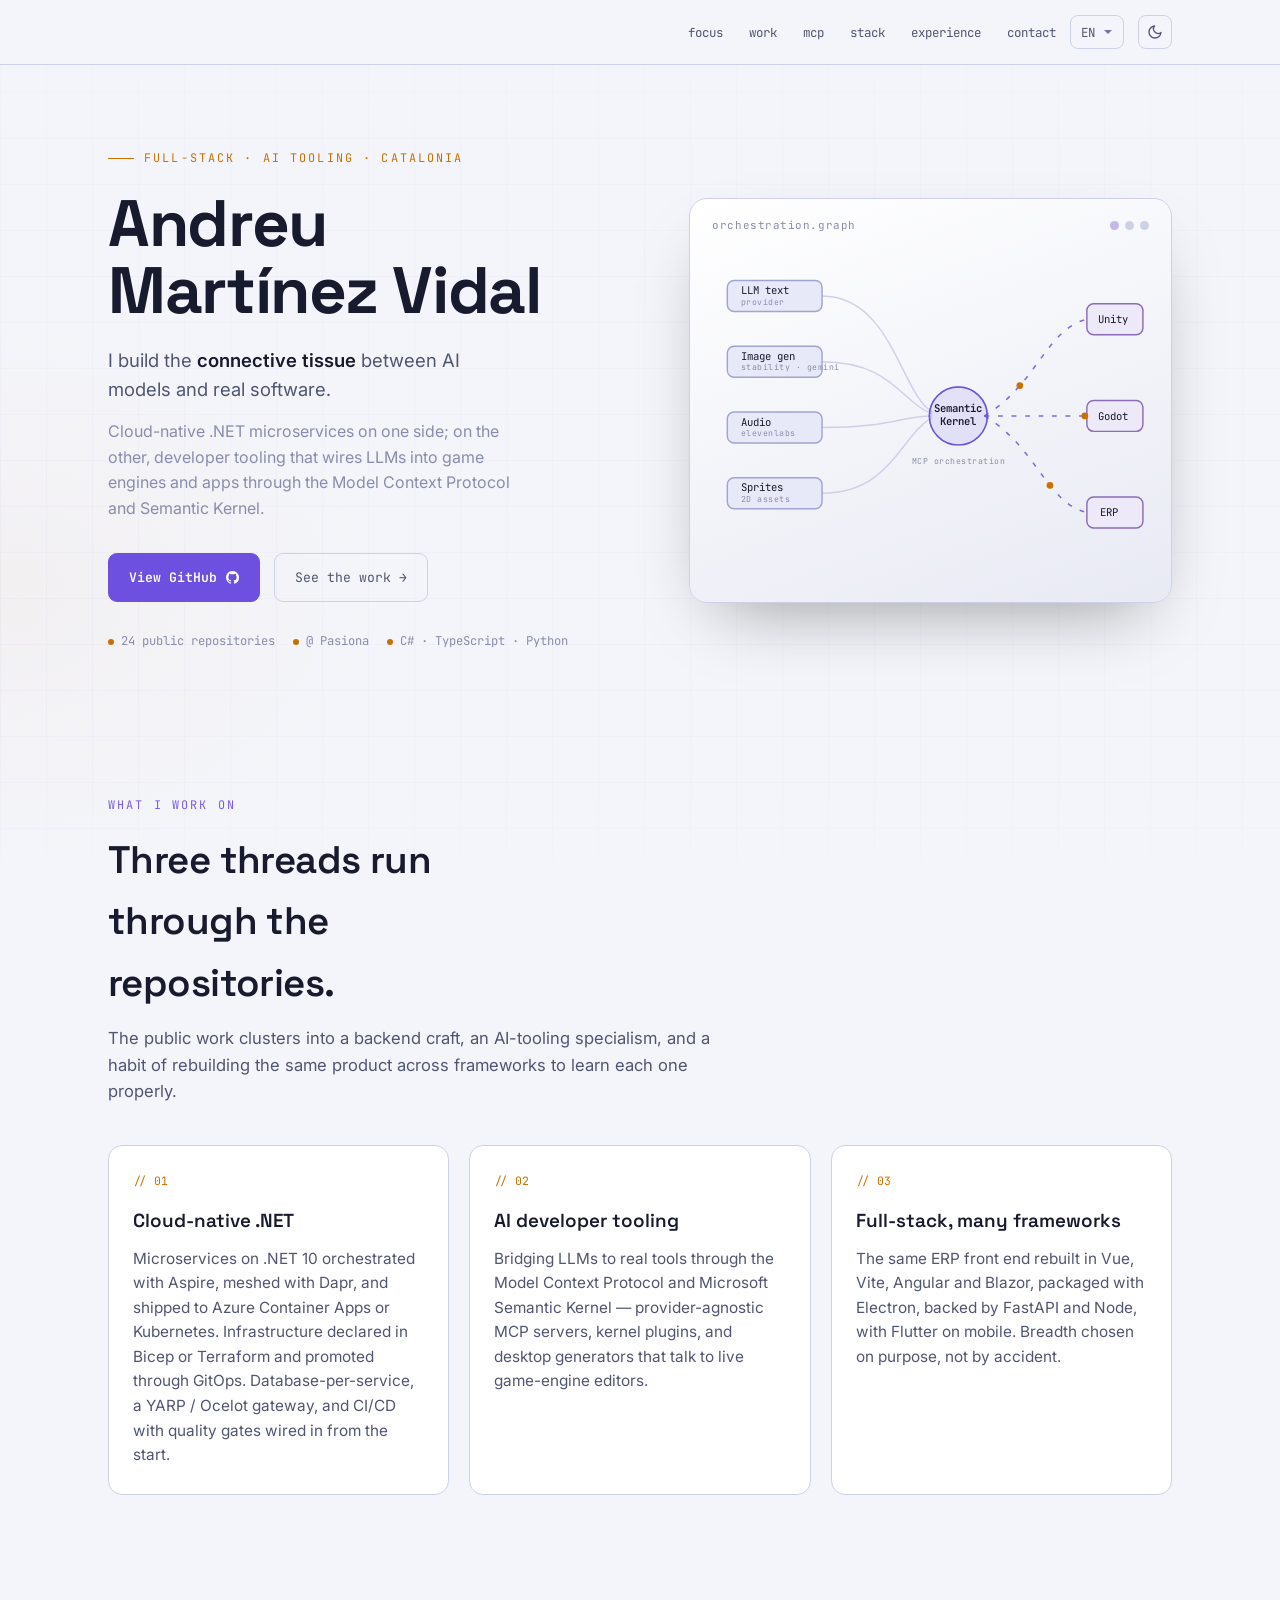
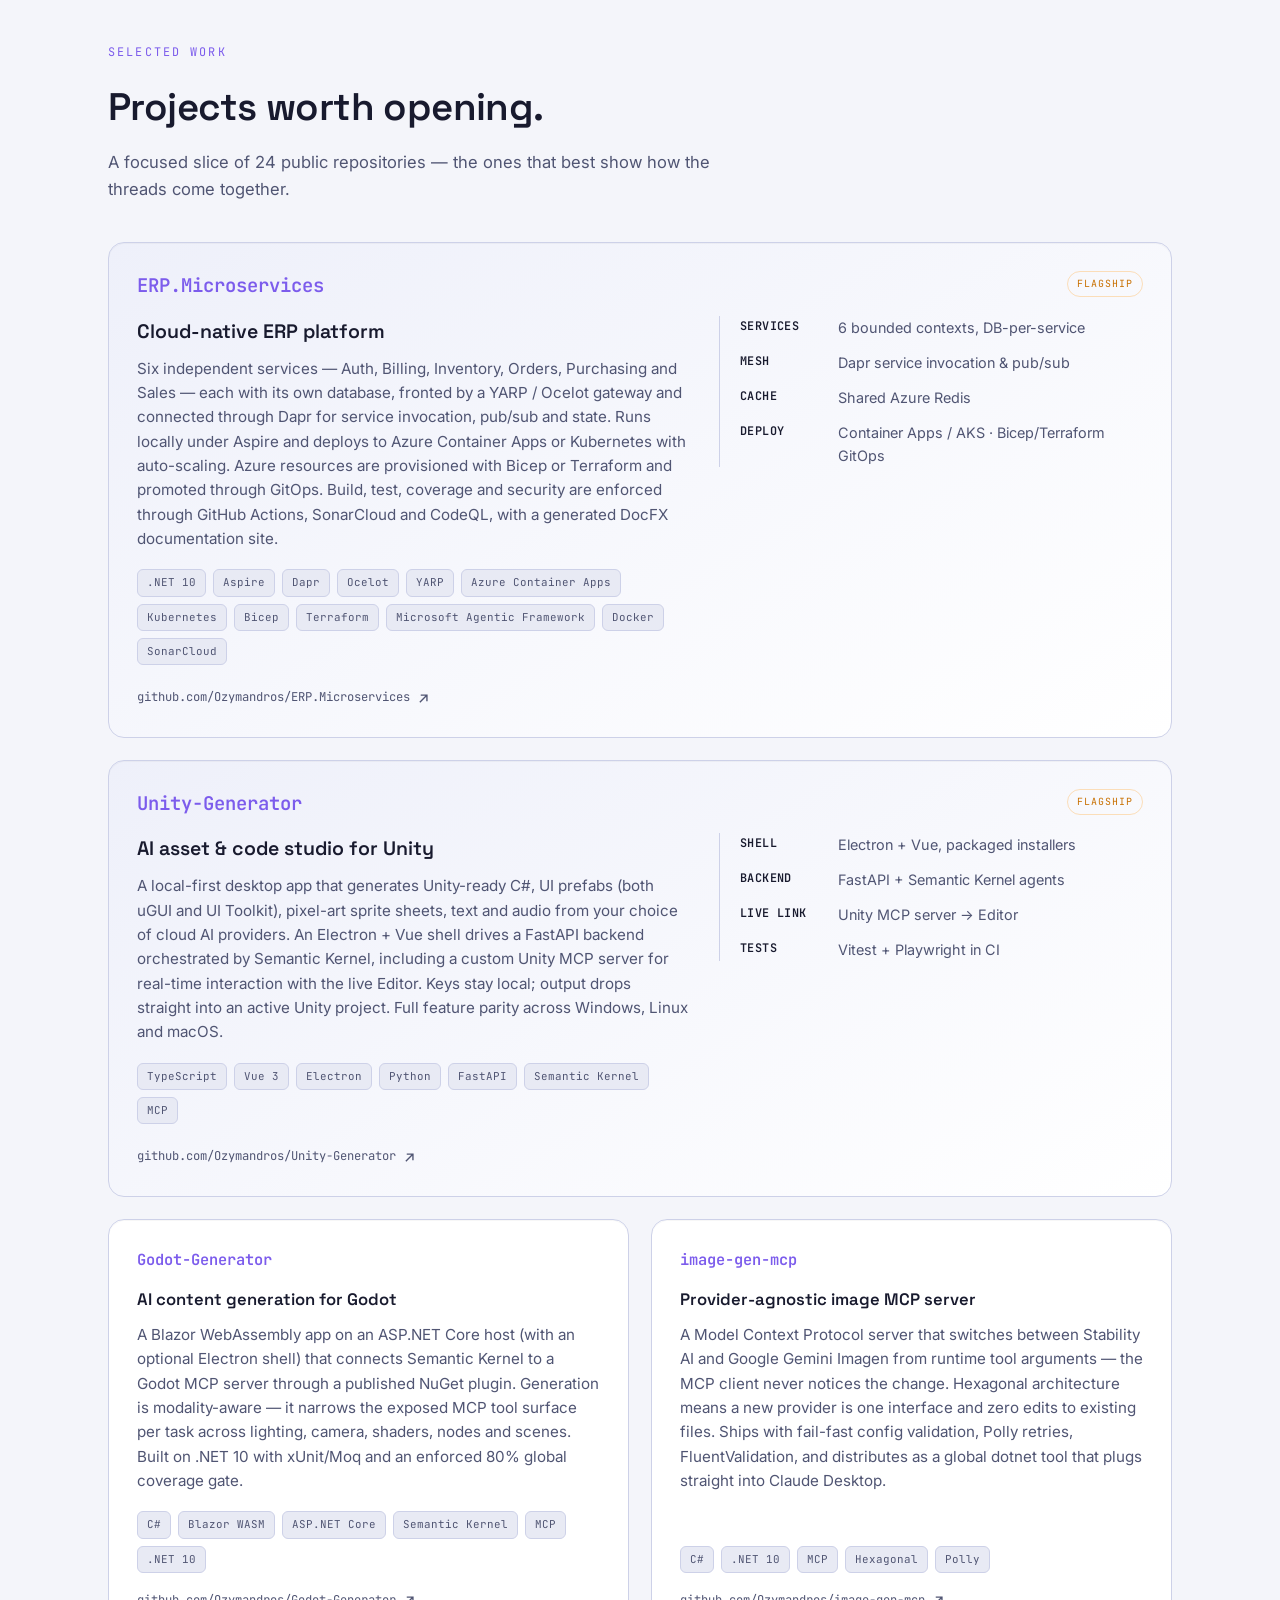
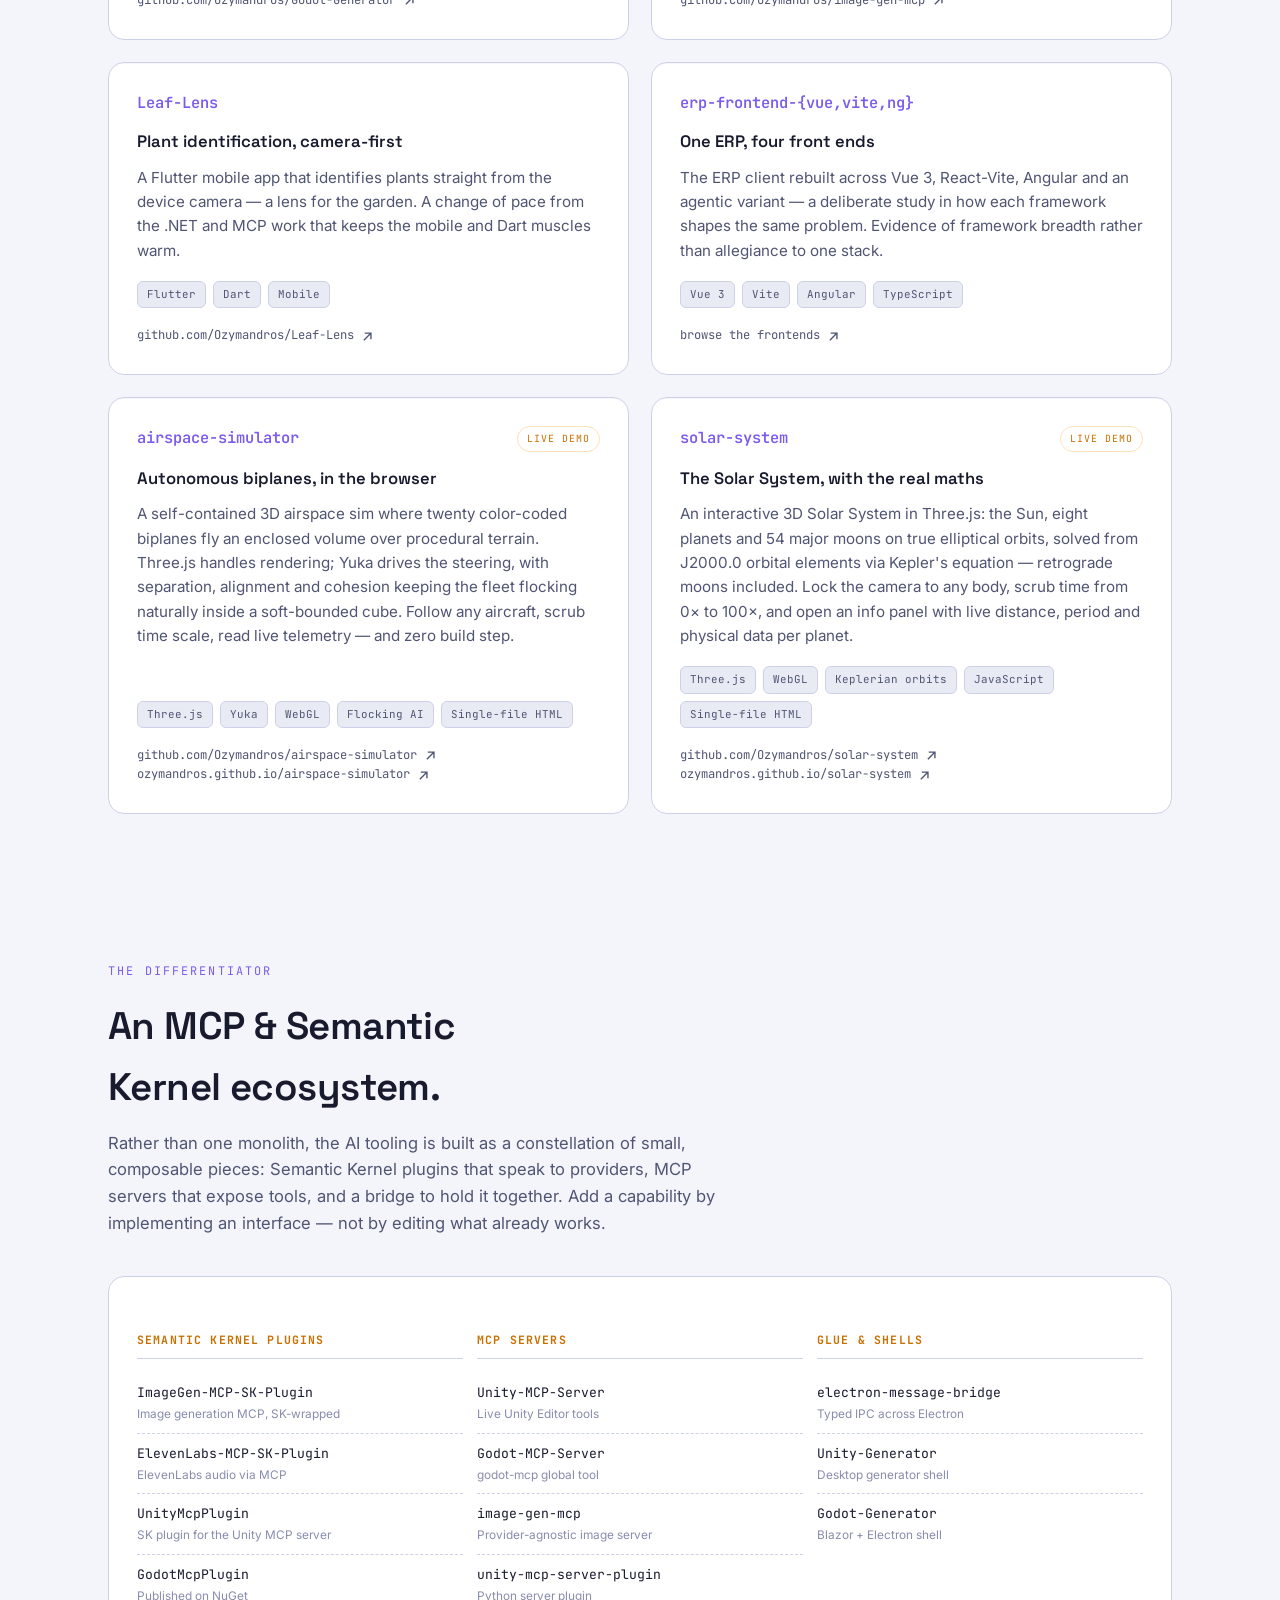
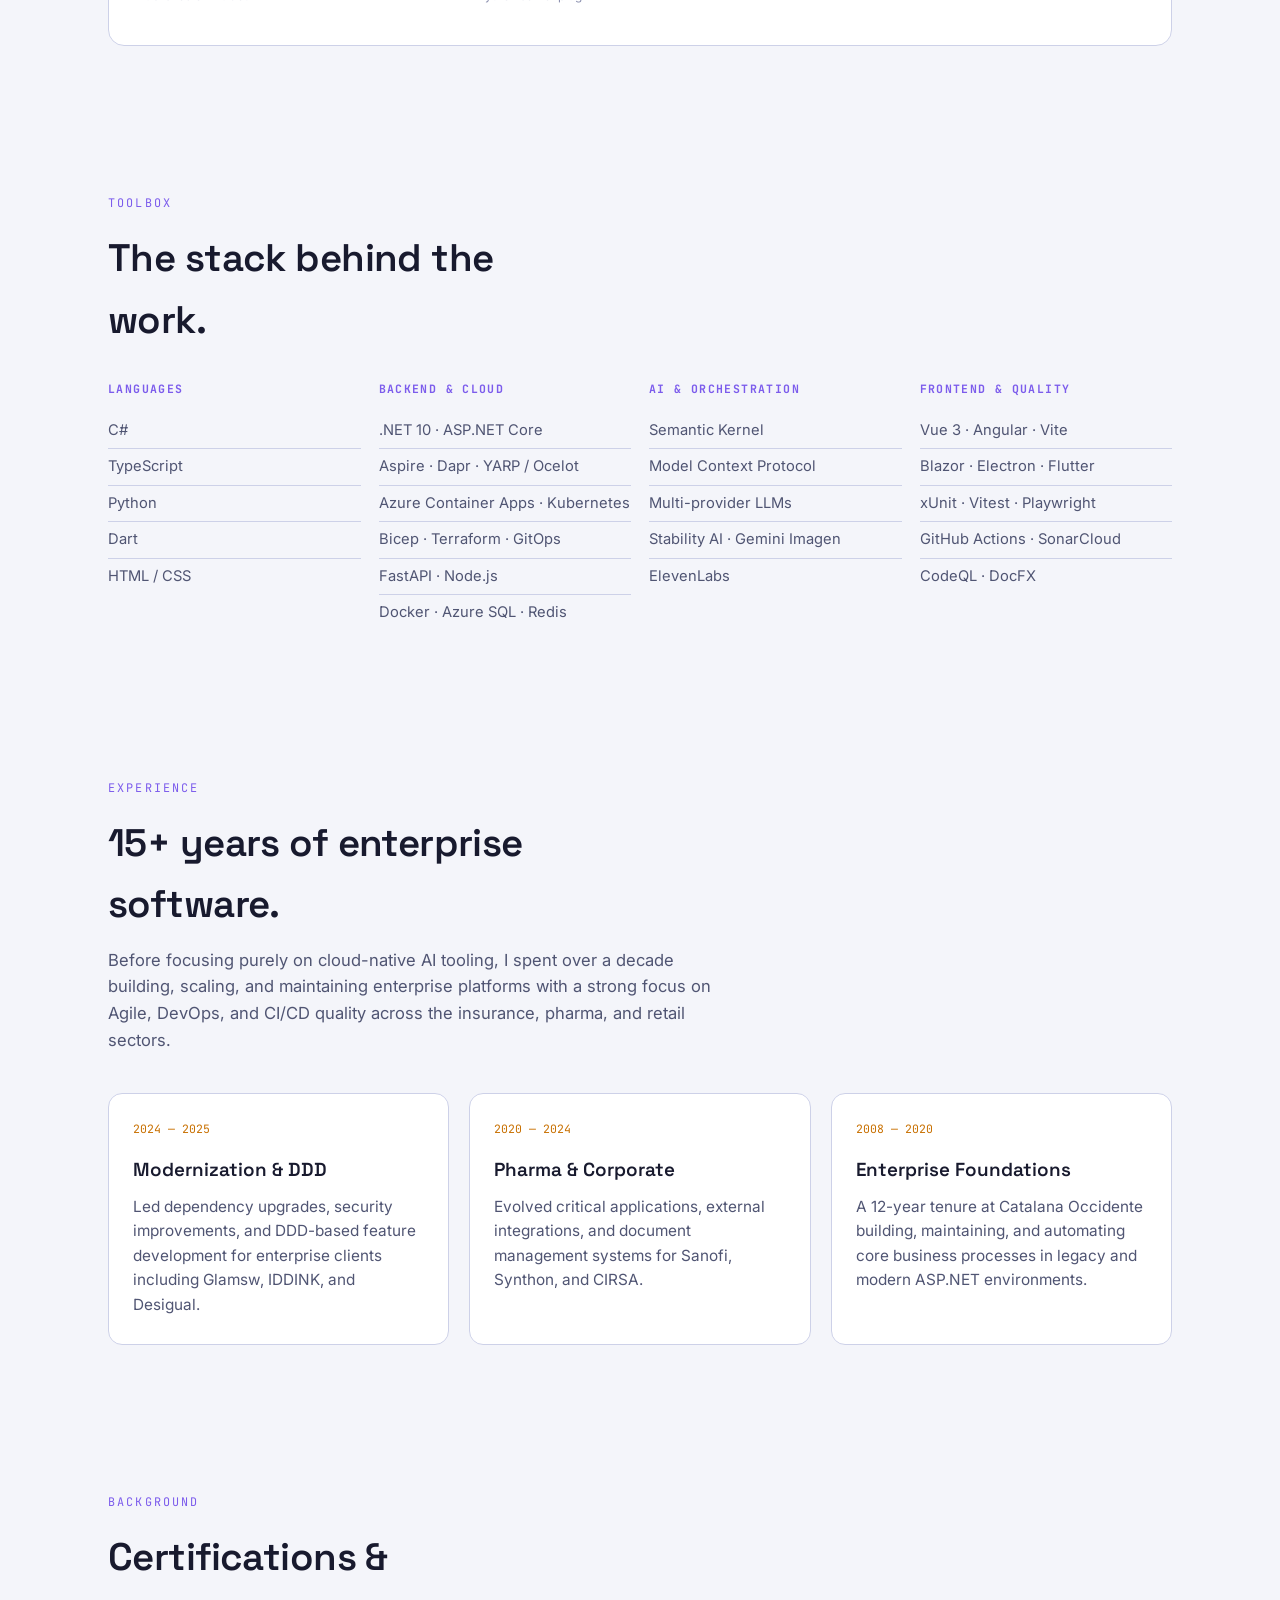
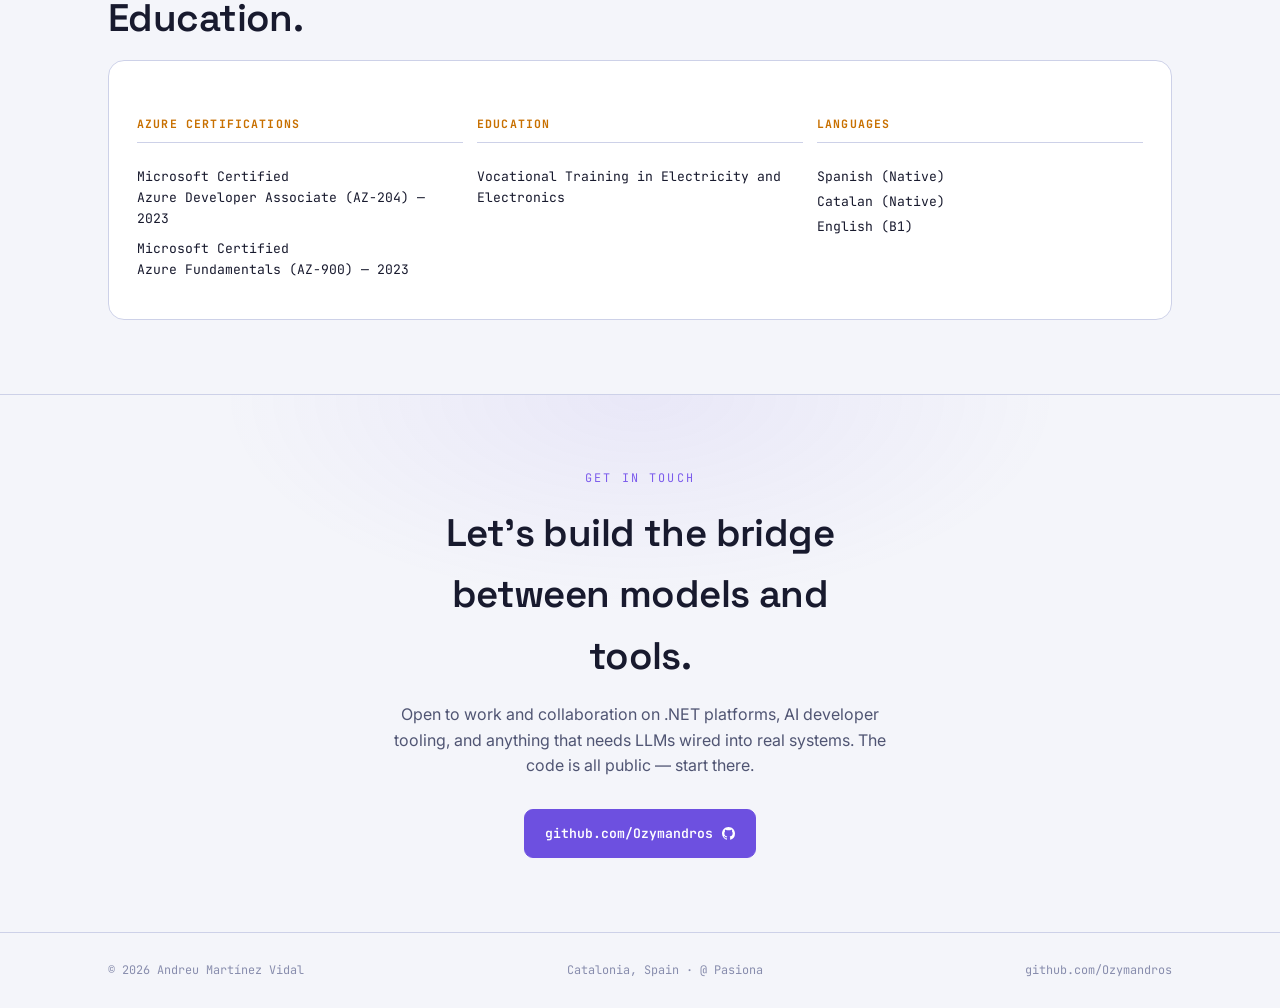
==== commit 864f1405: "Add Experience & Background sections Introduce new Experience and Background/Credentials sections in" ====
--- a/index.html
+++ b/index.html
@@ -32,6 +32,7 @@
         <li><a href="#work" data-i18n="nav.work">work</a></li>
         <li><a href="#ecosystem" data-i18n="nav.mcp">mcp</a></li>
         <li><a href="#stack" data-i18n="nav.stack">stack</a></li>
+        <li><a href="#experience" data-i18n="nav.experience">experience</a></li>
         <li><a href="#contact" data-i18n="nav.contact">contact</a></li>
       </ul></nav>
       <select class="lang-select" id="lang-select" data-i18n-attr="aria-label:nav.lang" aria-label="Language">
@@ -374,6 +375,61 @@
     </div>
   </section>
 
+  <!-- EXPERIENCE -->
+  <section id="experience">
+    <div class="wrap">
+      <div class="sec-label reveal" data-i18n="experience.label">Trajectory</div>
+      <h2 class="sec-title reveal" data-i18n="experience.title">15+ years of enterprise software.</h2>
+      <p class="sec-intro reveal" data-i18n="experience.intro">Before focusing purely on cloud-native AI tooling, I spent over a decade building, scaling, and maintaining enterprise platforms across the insurance, pharma, and retail sectors.</p>
+      
+      <div class="pillars">
+        <div class="pillar reveal">
+          <div class="idx">2024 — 2025</div>
+          <h3 data-i18n="exp.recent.title">Modernization & DDD</h3>
+          <p data-i18n="exp.recent.body">Led dependency upgrades, security improvements, and DDD-based feature development for enterprise clients including Glamsw, IDDINK, and Desigual.</p>
+        </div>
+        <div class="pillar reveal">
+          <div class="idx">2020 — 2024</div>
+          <h3 data-i18n="exp.mid.title">Pharma & Corporate</h3>
+          <p data-i18n="exp.mid.body">Evolved critical applications, external integrations, and document management systems for Sanofi, Synthon, and CIRSA.</p>
+        </div>
+        <div class="pillar reveal">
+          <div class="idx">2008 — 2020</div>
+          <h3 data-i18n="exp.early.title">Enterprise Foundations</h3>
+          <p data-i18n="exp.early.body">A 12-year tenure at Catalana Occidente building, maintaining, and automating core business processes in legacy and modern ASP.NET environments.</p>
+        </div>
+      </div>
+    </div>
+  </section>
+
+  <!-- BACKGROUND & CREDENTIALS -->
+  <section id="background">
+    <div class="wrap">
+      <div class="sec-label reveal" data-i18n="credentials.label">Background</div>
+      <h2 class="sec-title reveal" data-i18n="credentials.title">Certifications & Education.</h2>
+      
+      <div class="eco reveal">
+        <div class="eco-grid">
+          <div class="eco-col">
+            <h4 data-i18n="credentials.certs">Certifications</h4>
+            <span class="eco-item" style="border-bottom:none">Microsoft Certified <span data-i18n="credentials.az204" style="color:var(--text);font-family:var(--mono);font-size:0.82rem;margin-top:0;">Azure Developer Associate (AZ-204) — 2023</span></span>
+            <span class="eco-item" style="border-bottom:none;padding-top:0;">Microsoft Certified <span data-i18n="credentials.az900" style="color:var(--text);font-family:var(--mono);font-size:0.82rem;margin-top:0;">Azure Fundamentals (AZ-900) — 2023</span></span>
+          </div>
+          <div class="eco-col">
+            <h4 data-i18n="credentials.edu">Education</h4>
+            <span class="eco-item" style="border-bottom:none" data-i18n="credentials.fp">Vocational Training in Electricity and Electronics</span>
+          </div>
+          <div class="eco-col">
+            <h4 data-i18n="credentials.lang">Languages</h4>
+            <span class="eco-item" style="border-bottom:none;padding-bottom:0;" data-i18n="credentials.lang.es">Spanish (Native)</span>
+            <span class="eco-item" style="border-bottom:none;padding:4px 0;" data-i18n="credentials.lang.ca">Catalan (Native)</span>
+            <span class="eco-item" style="border-bottom:none;padding-top:0;" data-i18n="credentials.lang.en">English (B1)</span>
+          </div>
+        </div>
+      </div>
+    </div>
+  </section>
+
   <!-- CONTACT -->
   <section id="contact" class="contact">
     <div class="wrap">
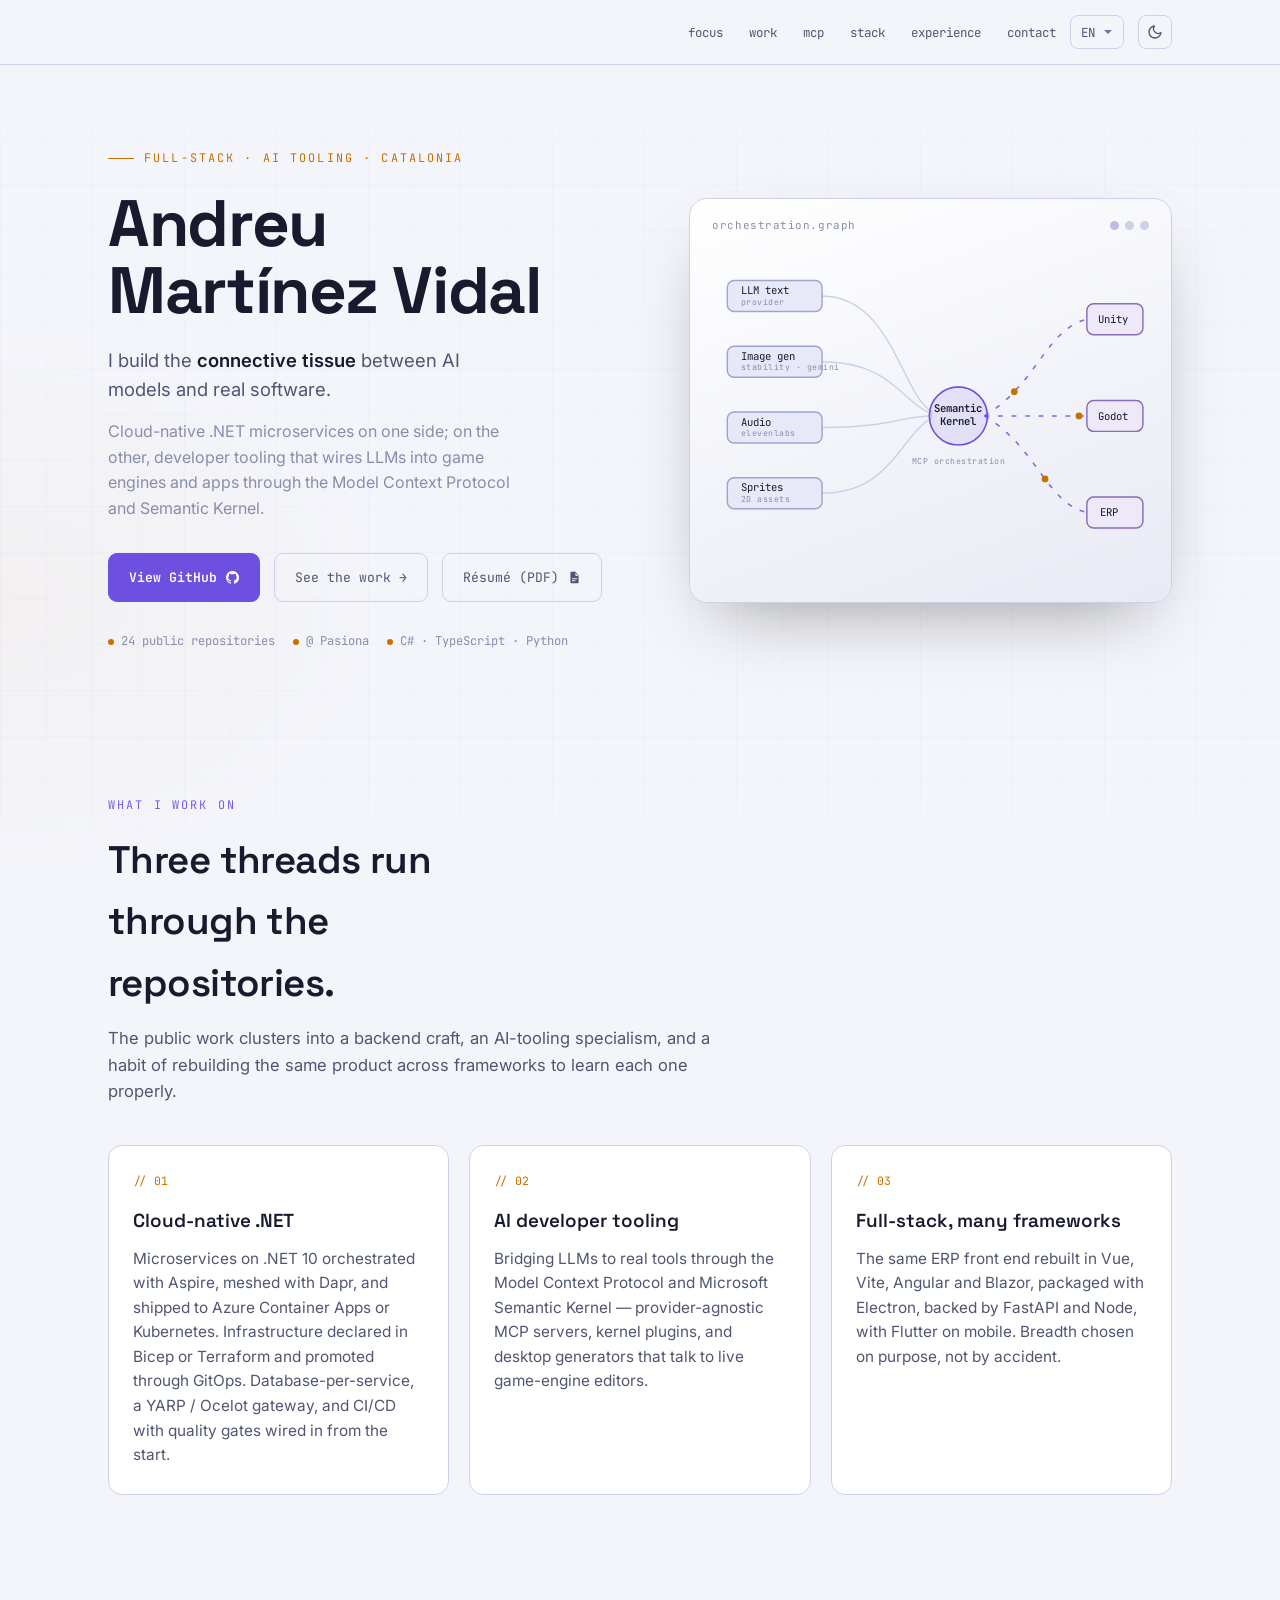
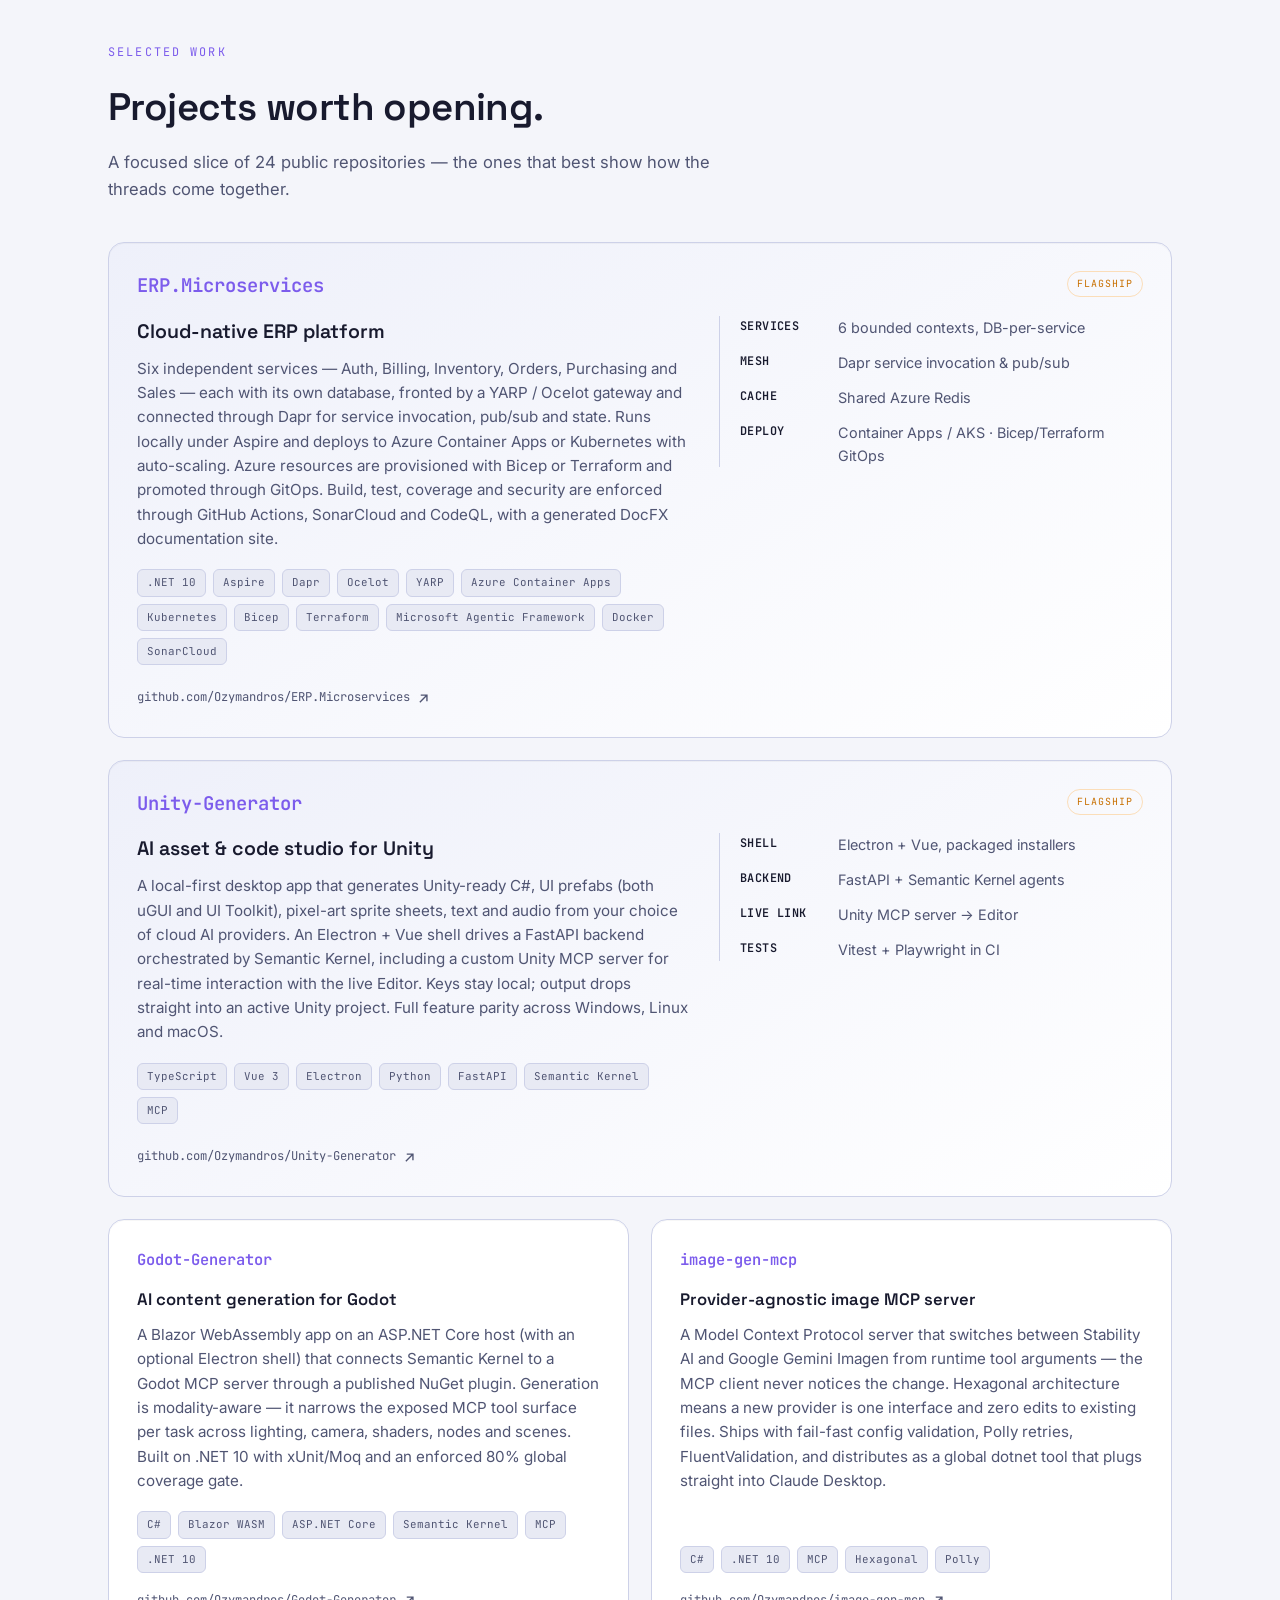
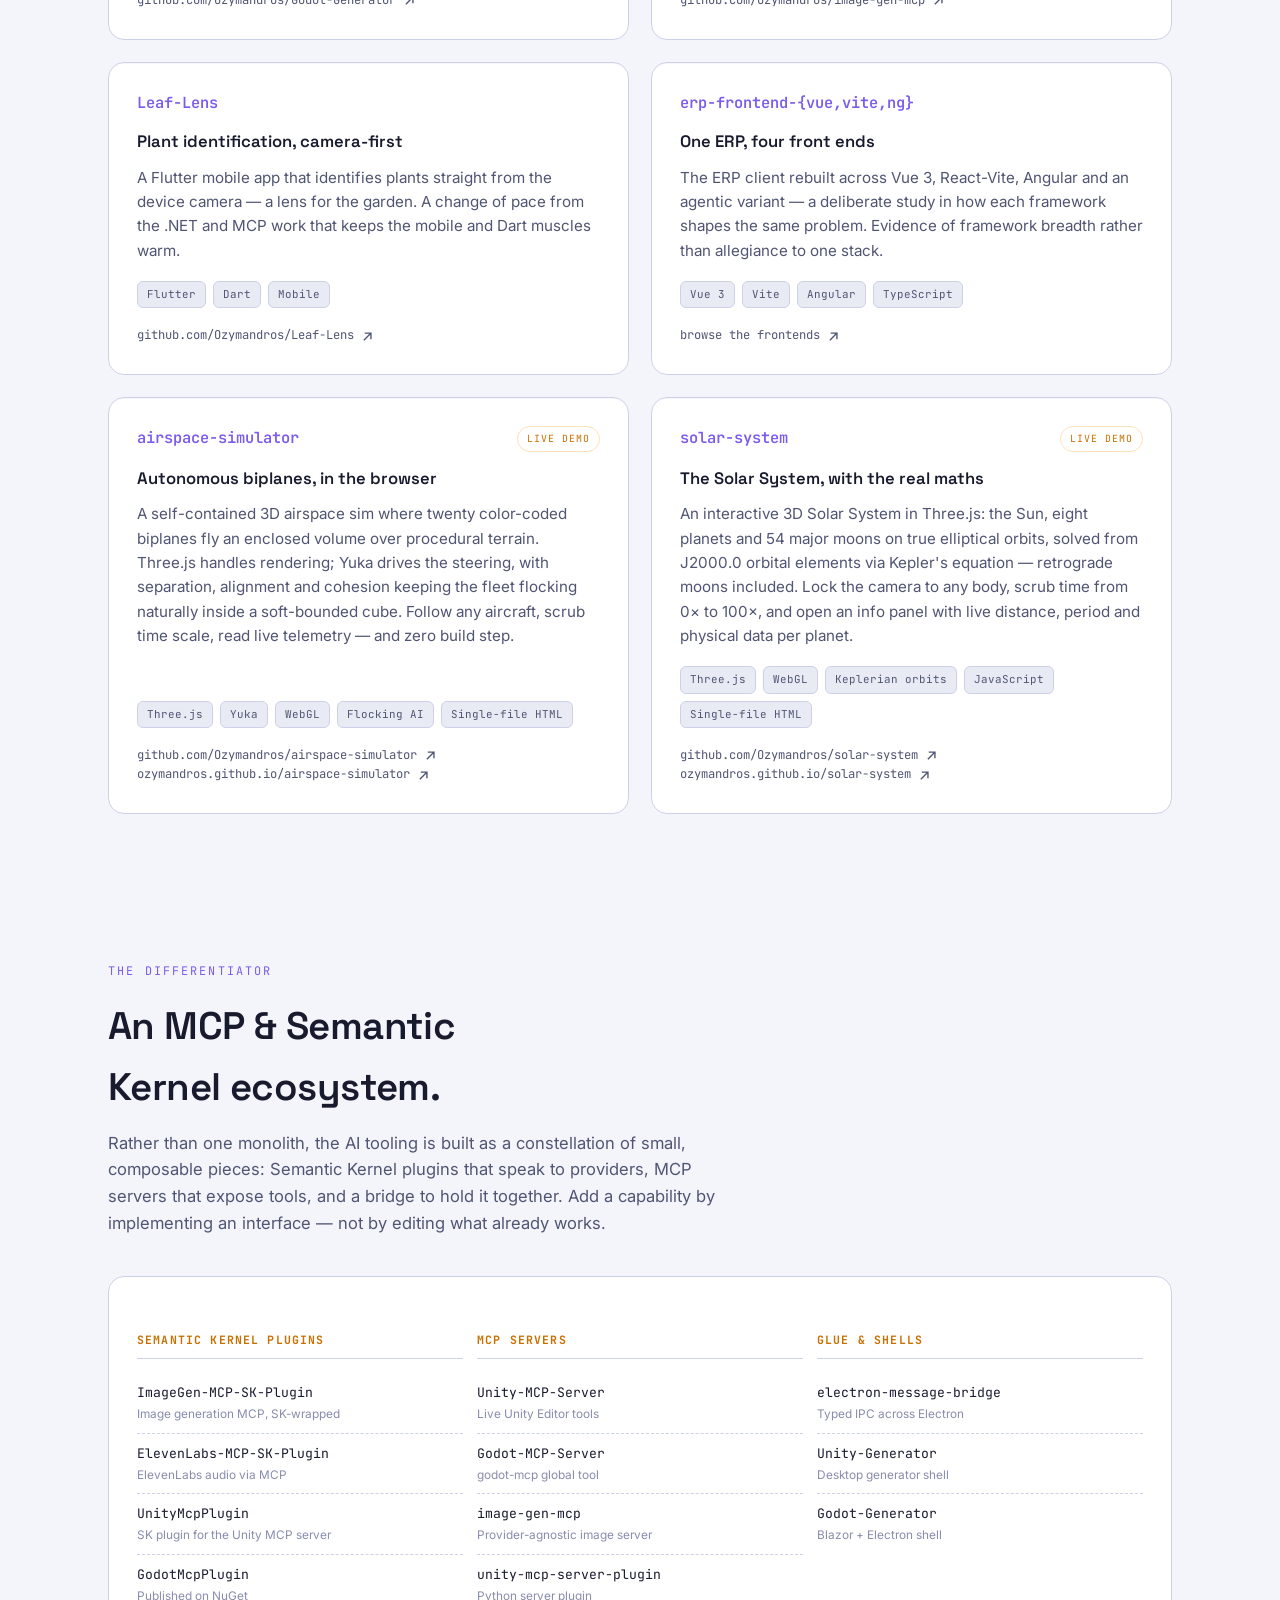
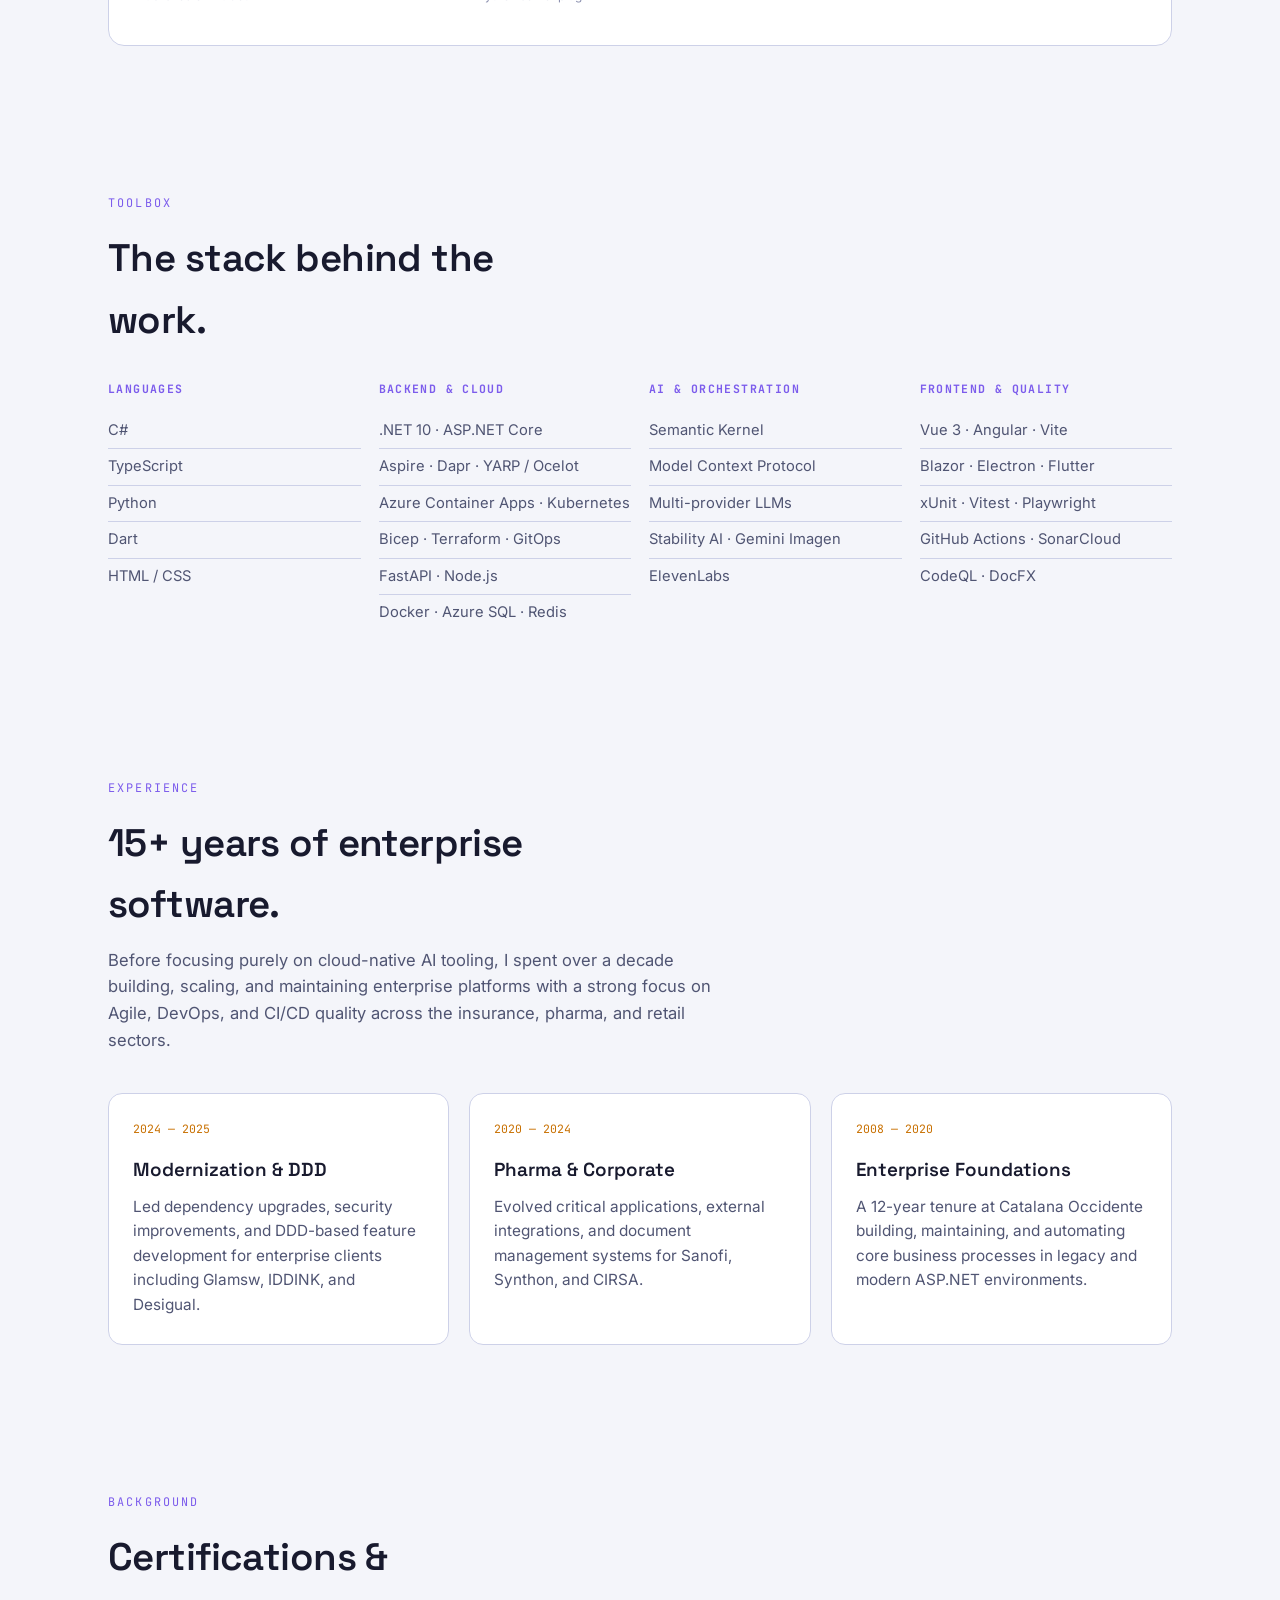
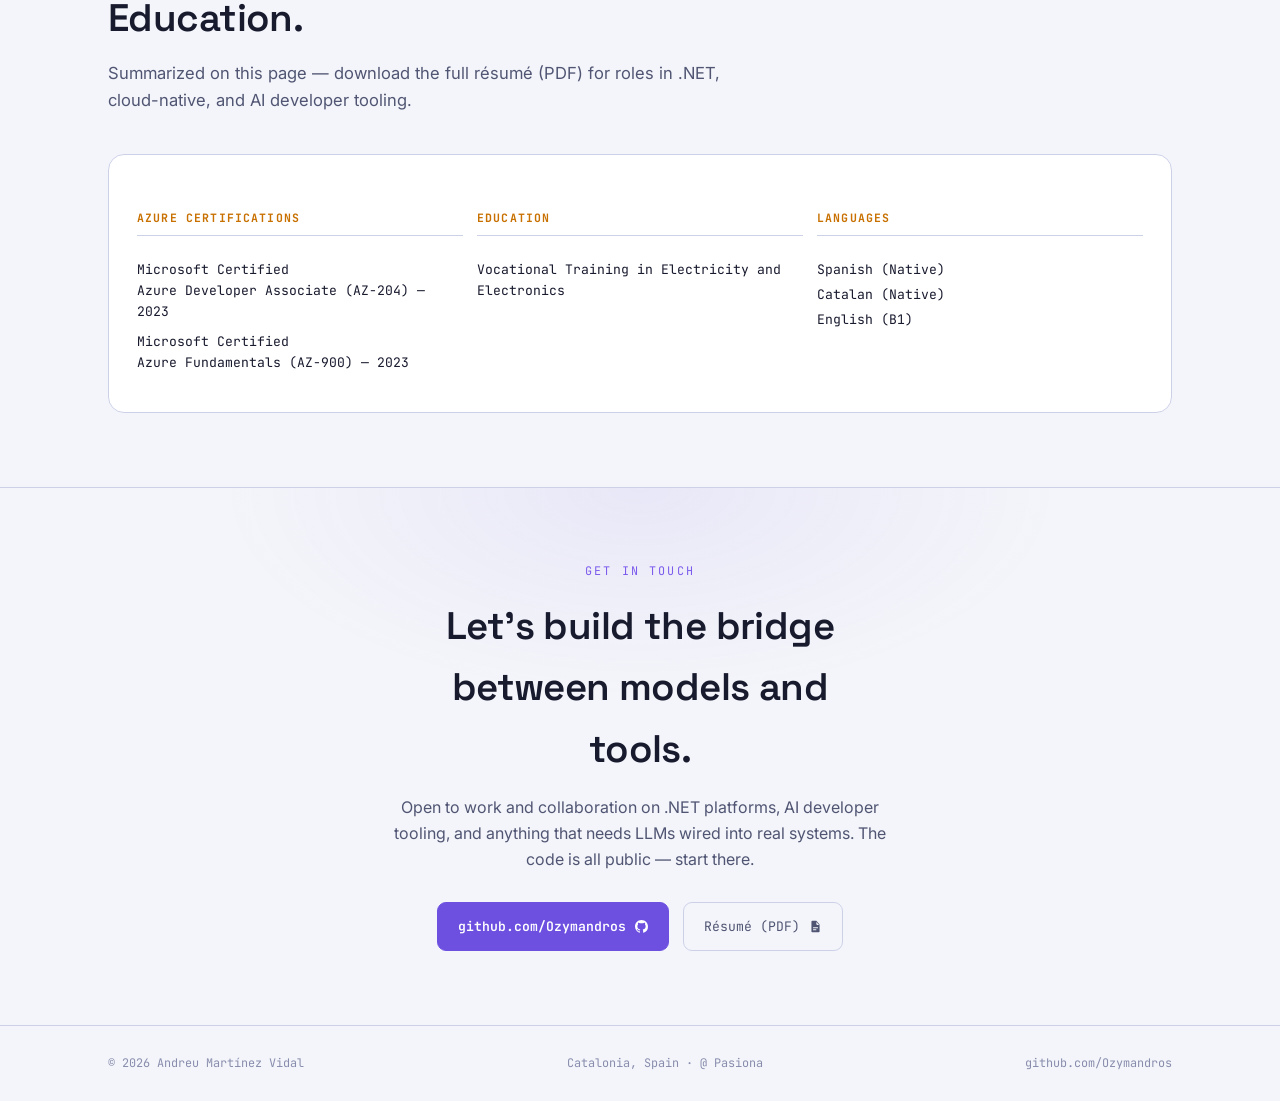
==== commit fddca001: "Add downloadable résumé PDF and links Add CV_Andreu_Martinez_Optimizado.pdf and expose it from the s" ====
--- a/index.html
+++ b/index.html
@@ -70,6 +70,10 @@
             <svg width="13" height="13" viewBox="0 0 16 16" fill="currentColor"><path d="M8 0C3.58 0 0 3.58 0 8c0 3.54 2.29 6.53 5.47 7.59.4.07.55-.17.55-.38 0-.19-.01-.82-.01-1.49-2.01.37-2.53-.49-2.69-.94-.09-.23-.48-.94-.82-1.13-.28-.15-.68-.52-.01-.53.63-.01 1.08.58 1.23.82.72 1.21 1.87.87 2.33.66.07-.52.28-.87.51-1.07-1.78-.2-3.64-.89-3.64-3.95 0-.87.31-1.59.82-2.15-.08-.2-.36-1.02.08-2.12 0 0 .67-.21 2.2.82.64-.18 1.32-.27 2-.27.68 0 1.36.09 2 .27 1.53-1.04 2.2-.82 2.2-.82.44 1.1.16 1.92.08 2.12.51.56.82 1.27.82 2.15 0 3.07-1.87 3.75-3.65 3.95.29.25.54.73.54 1.48 0 1.07-.01 1.93-.01 2.2 0 .21.15.46.55.38A8.01 8.01 0 0016 8c0-4.42-3.58-8-8-8z"/></svg>
           </a>
           <a class="btn btn-ghost" href="#work" data-i18n="hero.cta.work">See the work →</a>
+          <a class="btn btn-ghost" href="./CV_Andreu_Martinez_Optimizado.pdf" target="_blank" rel="noopener" type="application/pdf" data-i18n-attr="aria-label:hero.cta.cv;title:hero.cta.cv" aria-label="Résumé (PDF)" title="Résumé (PDF)">
+            <span data-i18n="hero.cta.cv">Résumé (PDF)</span>
+            <svg width="13" height="13" viewBox="0 0 16 16" fill="currentColor" aria-hidden="true"><path d="M9 1H4a1 1 0 0 0-1 1v12a1 1 0 0 0 1 1h8a1 1 0 0 0 1-1V5.5L9 1zm0 1.5L12.5 6H10a1 1 0 0 1-1-1V2.5zM5 9h6v1H5V9zm0 2.5h4v1H5v-1z"/></svg>
+          </a>
         </div>
         <div class="meta-line mono">
           <span><i class="dot"></i> <span data-i18n="hero.meta.repos">24 public repositories</span></span>
@@ -407,7 +411,7 @@
     <div class="wrap">
       <div class="sec-label reveal" data-i18n="credentials.label">Background</div>
       <h2 class="sec-title reveal" data-i18n="credentials.title">Certifications & Education.</h2>
-      
+      <p class="sec-intro reveal" data-i18n-html="credentials.cv.intro">Summarized on this page — <a href="./CV_Andreu_Martinez_Optimizado.pdf" target="_blank" rel="noopener">download the full résumé (PDF)</a> for roles in .NET, cloud-native, and AI developer tooling.</p>
       <div class="eco reveal">
         <div class="eco-grid">
           <div class="eco-col">
@@ -441,6 +445,10 @@
           github.com/Ozymandros
           <svg width="13" height="13" viewBox="0 0 16 16" fill="currentColor"><path d="M8 0C3.58 0 0 3.58 0 8c0 3.54 2.29 6.53 5.47 7.59.4.07.55-.17.55-.38 0-.19-.01-.82-.01-1.49-2.01.37-2.53-.49-2.69-.94-.09-.23-.48-.94-.82-1.13-.28-.15-.68-.52-.01-.53.63-.01 1.08.58 1.23.82.72 1.21 1.87.87 2.33.66.07-.52.28-.87.51-1.07-1.78-.2-3.64-.89-3.64-3.95 0-.87.31-1.59.82-2.15-.08-.2-.36-1.02.08-2.12 0 0 .67-.21 2.2.82.64-.18 1.32-.27 2-.27.68 0 1.36.09 2 .27 1.53-1.04 2.2-.82 2.2-.82.44 1.1.16 1.92.08 2.12.51.56.82 1.27.82 2.15 0 3.07-1.87 3.75-3.65 3.95.29.25.54.73.54 1.48 0 1.07-.01 1.93-.01 2.2 0 .21.15.46.55.38A8.01 8.01 0 0016 8c0-4.42-3.58-8-8-8z"/></svg>
         </a>
+        <a class="btn btn-ghost" href="./CV_Andreu_Martinez_Optimizado.pdf" target="_blank" rel="noopener" type="application/pdf" data-i18n-attr="aria-label:contact.cta.cv;title:contact.cta.cv" aria-label="Résumé (PDF)" title="Résumé (PDF)">
+          <span data-i18n="contact.cta.cv">Résumé (PDF)</span>
+          <svg width="13" height="13" viewBox="0 0 16 16" fill="currentColor" aria-hidden="true"><path d="M9 1H4a1 1 0 0 0-1 1v12a1 1 0 0 0 1 1h8a1 1 0 0 0 1-1V5.5L9 1zm0 1.5L12.5 6H10a1 1 0 0 1-1-1V2.5zM5 9h6v1H5V9zm0 2.5h4v1H5v-1z"/></svg>
+        </a>
       </div>
     </div>
   </section>
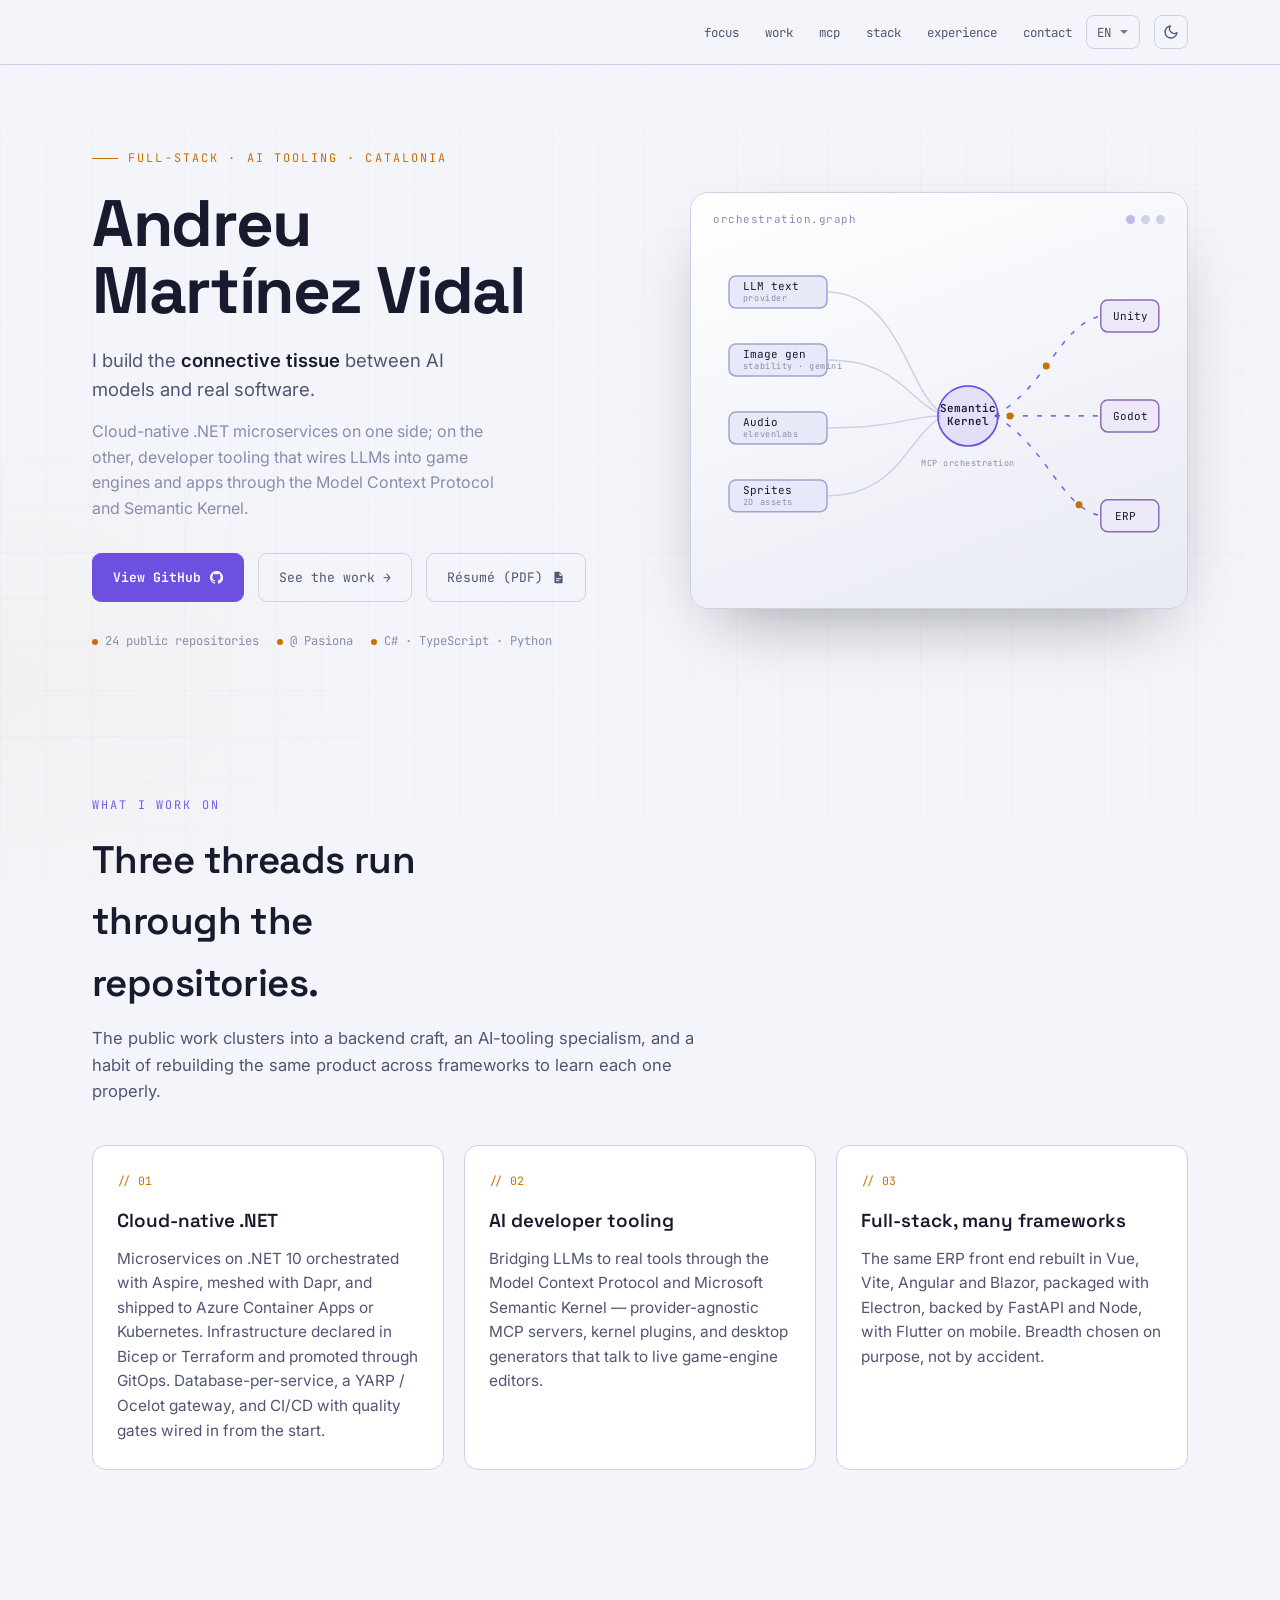
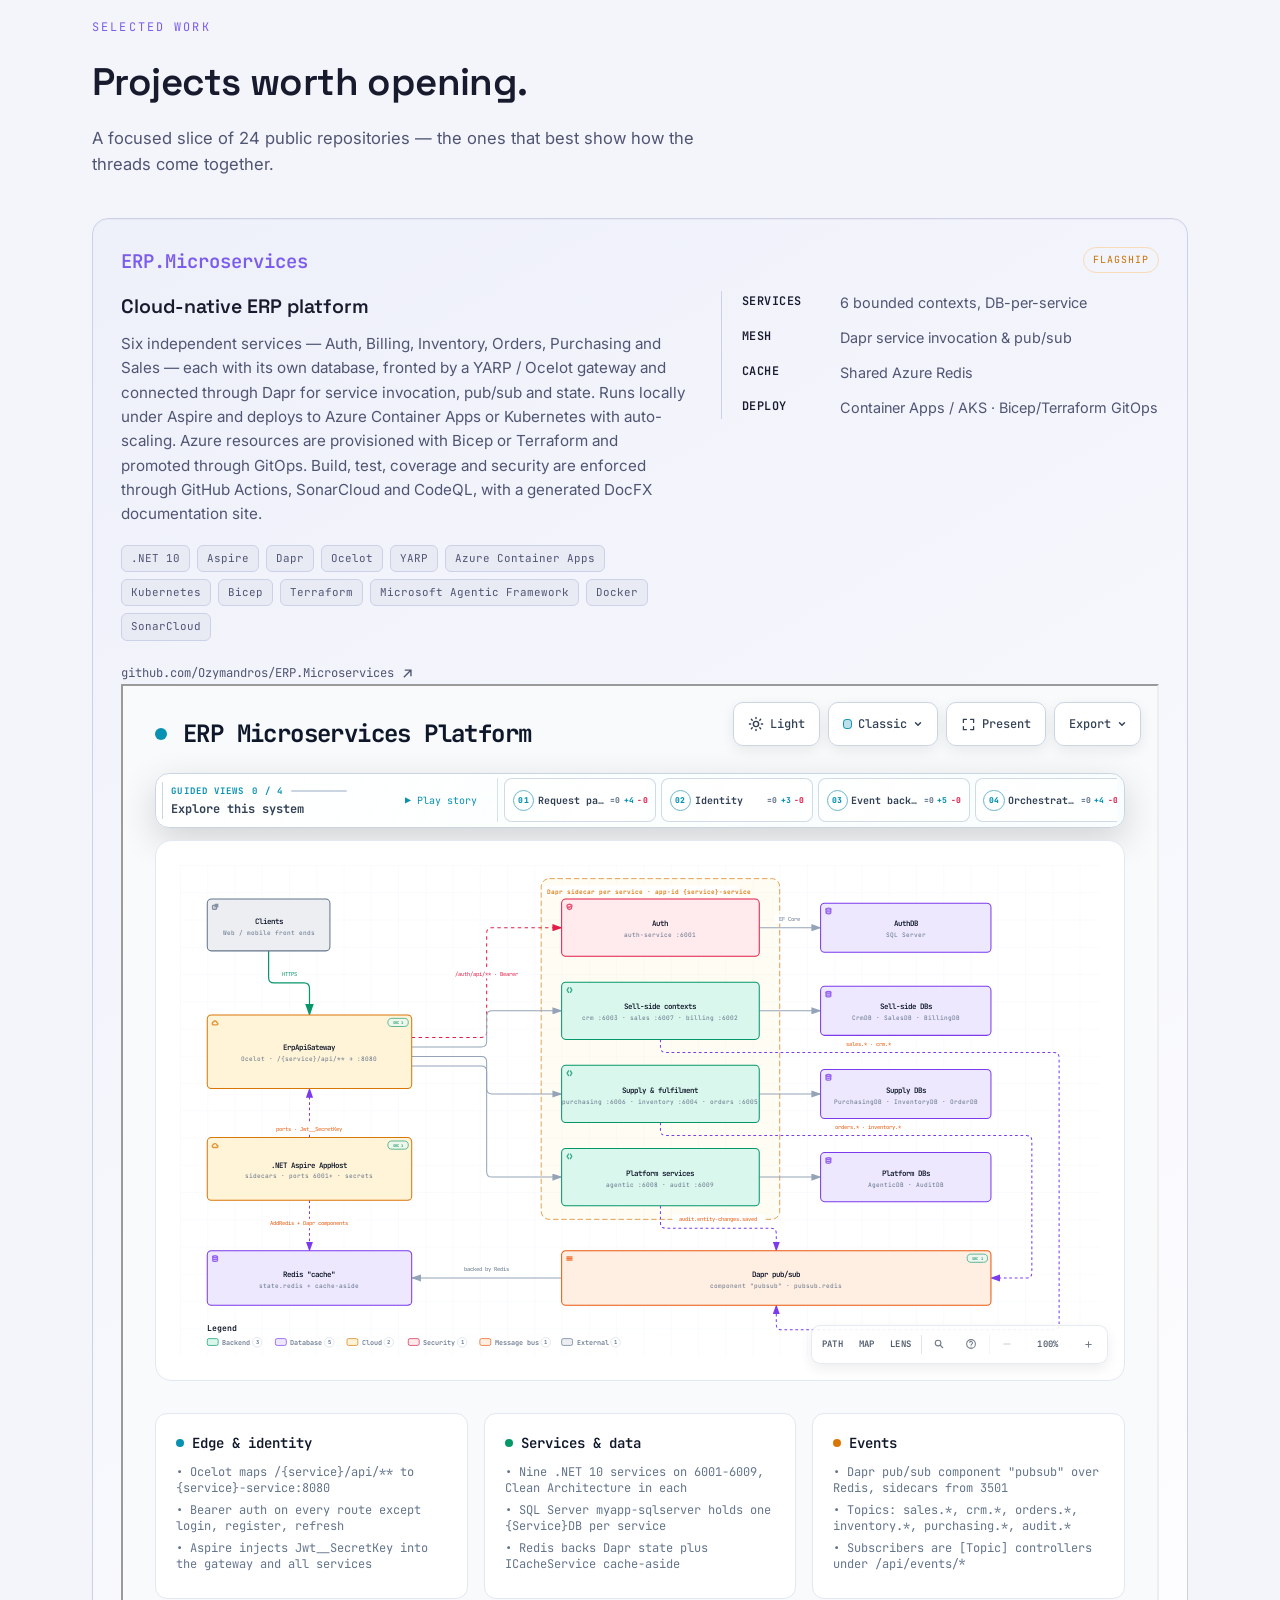
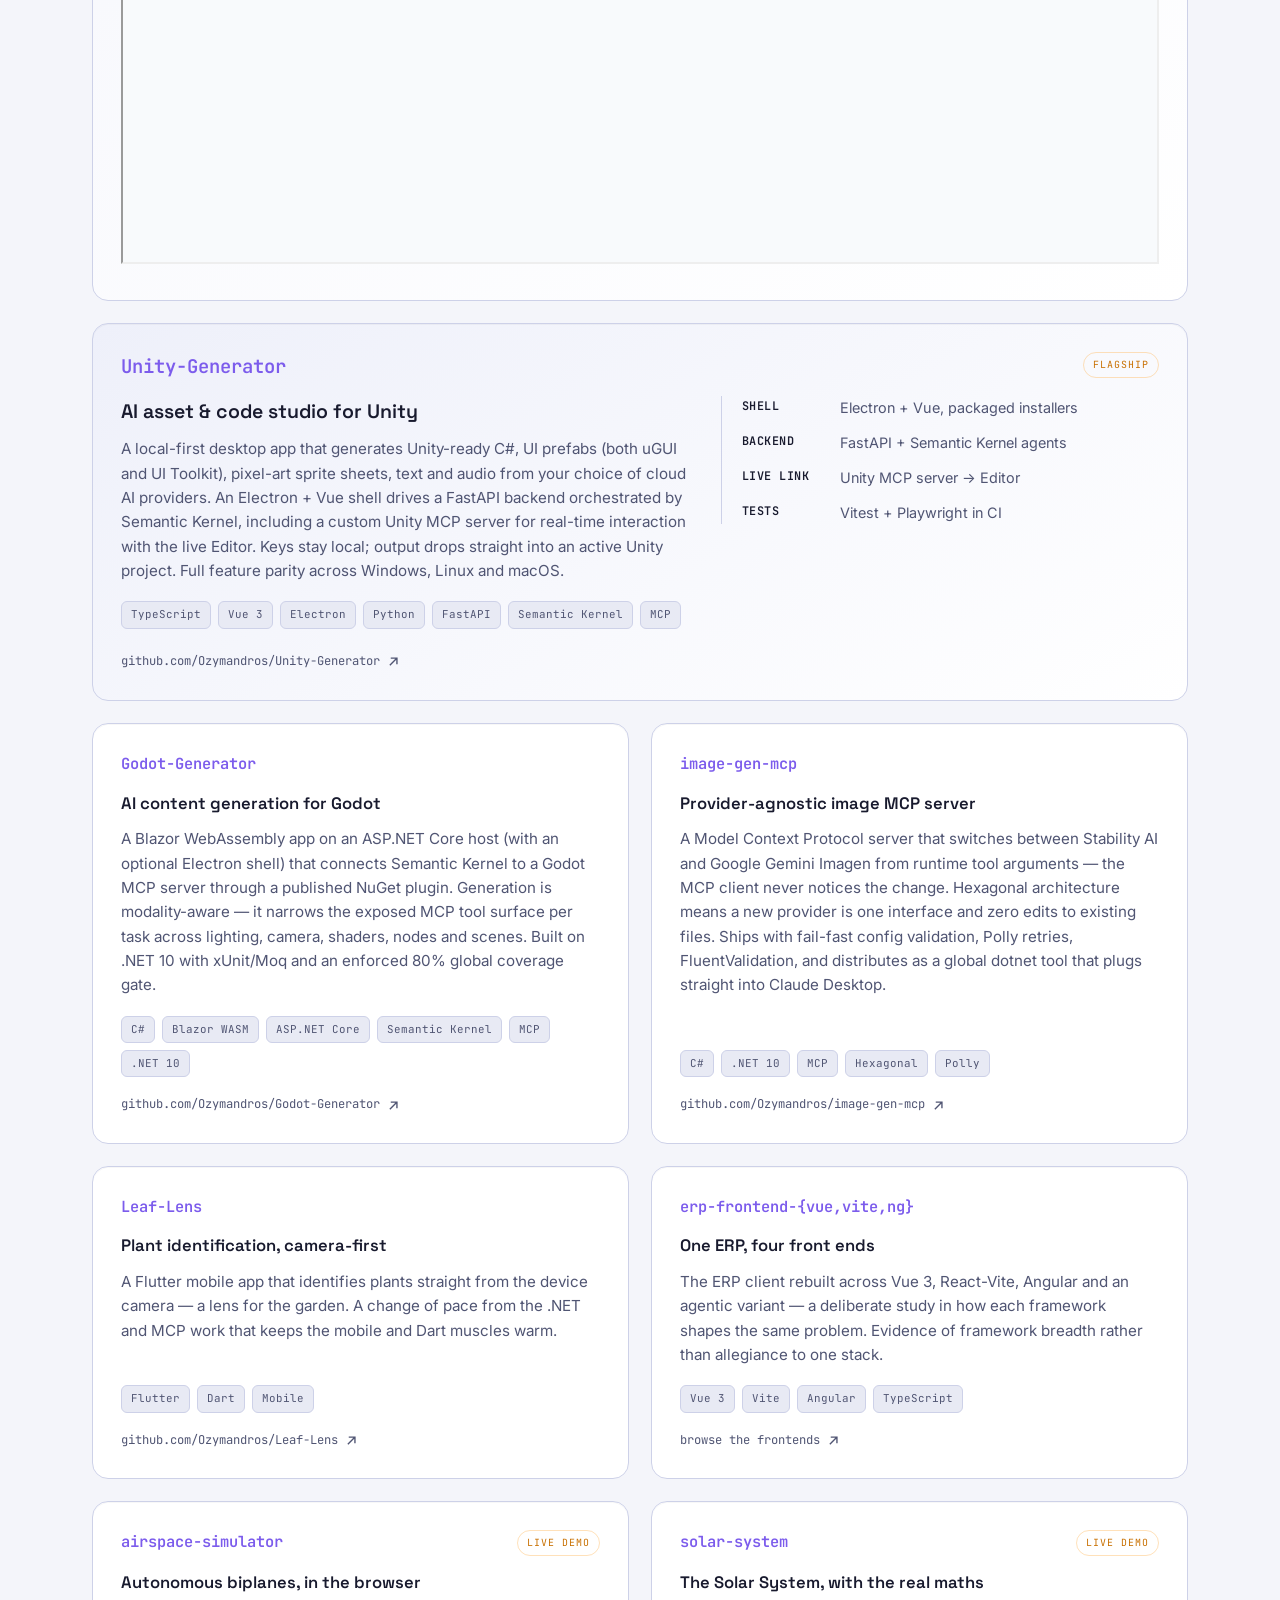
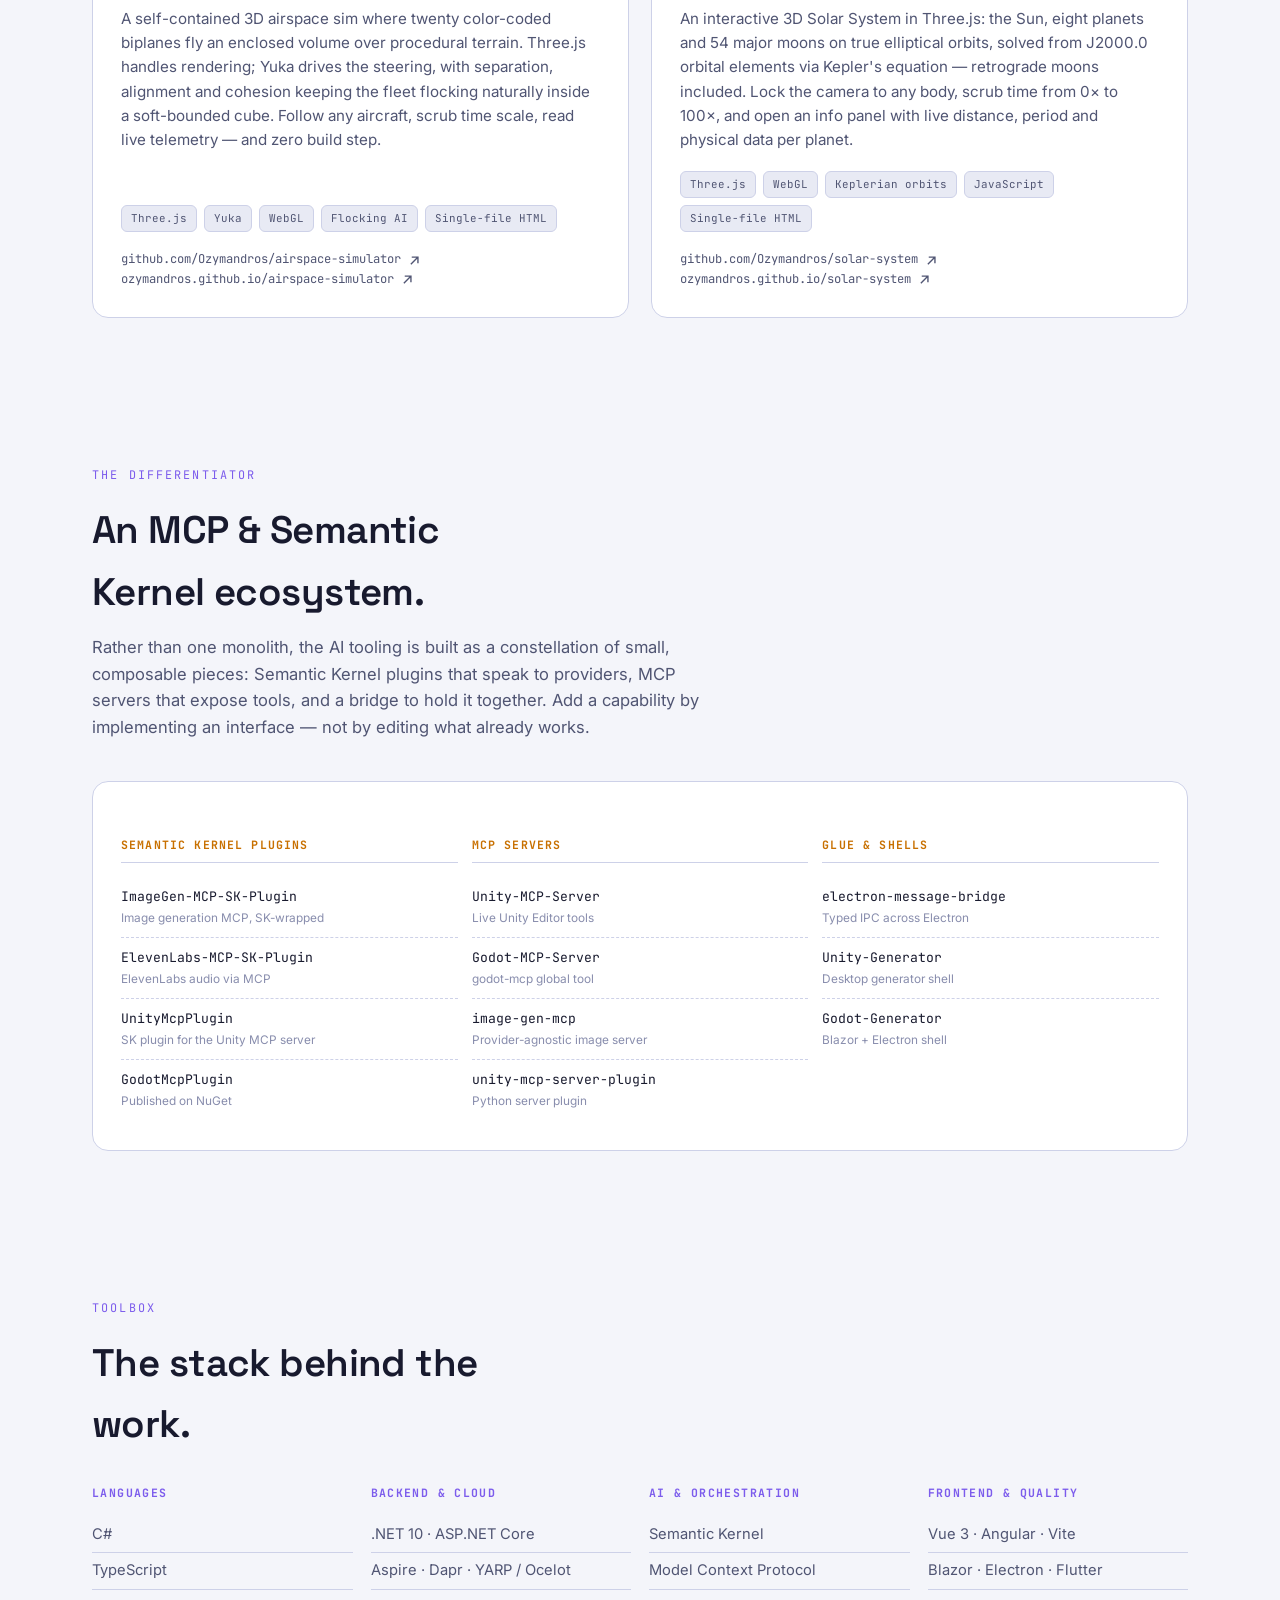
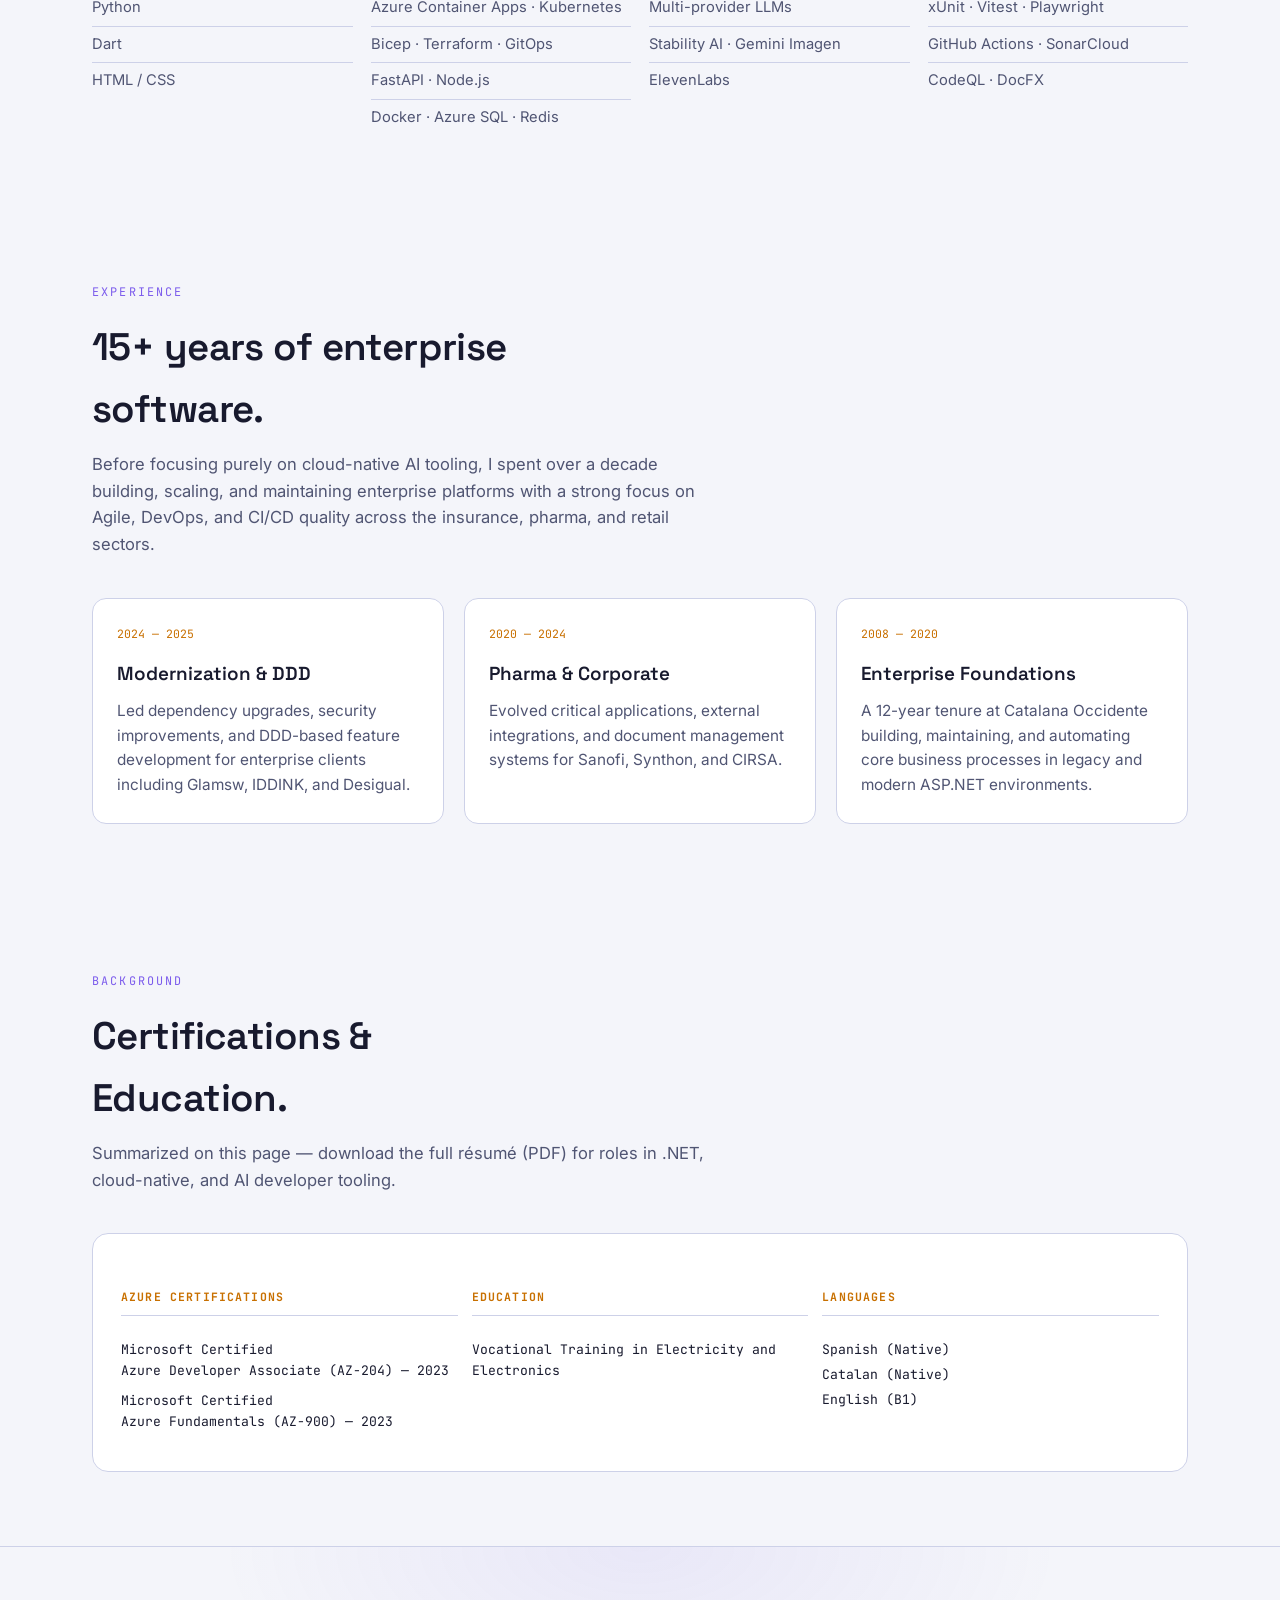
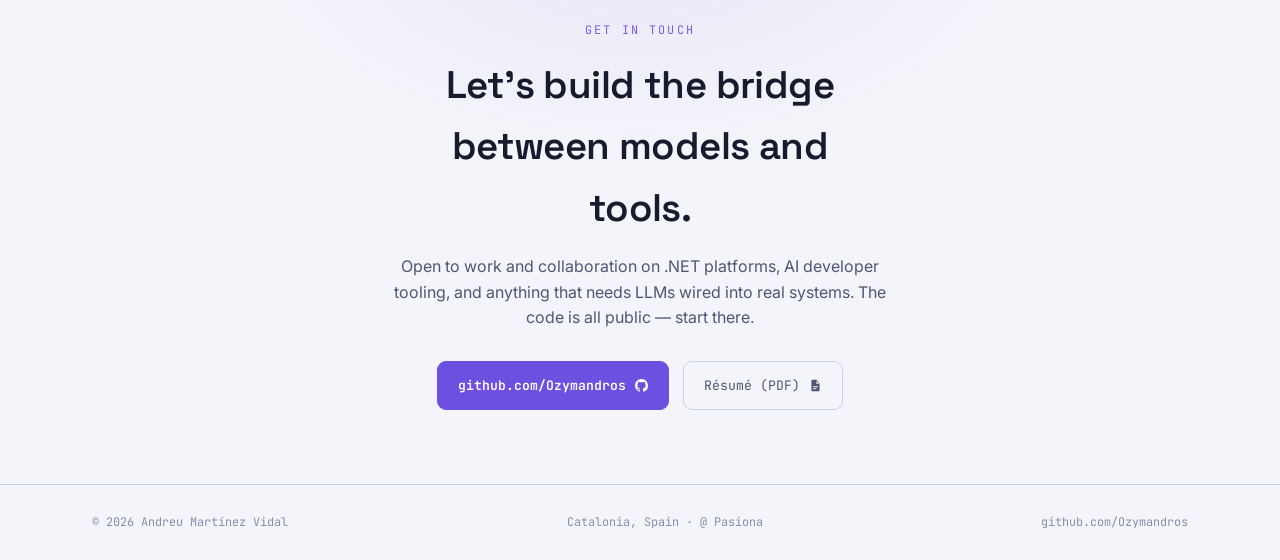
==== commit 93f072bc: "added architecture diagram for ERP.Microservices" ====
--- a/index.html
+++ b/index.html
@@ -213,6 +213,11 @@
               <li><b data-i18n="facts.deploy">Deploy</b><span data-i18n="facts.deploy.val">Container Apps / AKS · Bicep/Terraform GitOps</span></li>
             </ul>
           </div>
+		  <div class="card-bottom">
+          <iframe src="docs/diagrams/erp-platform-architecture.html" style="
+    height: 1180px;
+" width="100%"></iframe>
+          </div>
         </article>
 
         <!-- Unity-Generator flagship -->
--- a/styles.css
+++ b/styles.css
@@ -5,7 +5,7 @@
   --display: 'Space Grotesk', system-ui, sans-serif;
   --body:    'Inter', system-ui, sans-serif;
   --mono:    'JetBrains Mono', ui-monospace, monospace;
-  --maxw: 1120px;
+  --maxw: min(1440px, 90vw);
 }
 
 [data-theme="dark"] {
